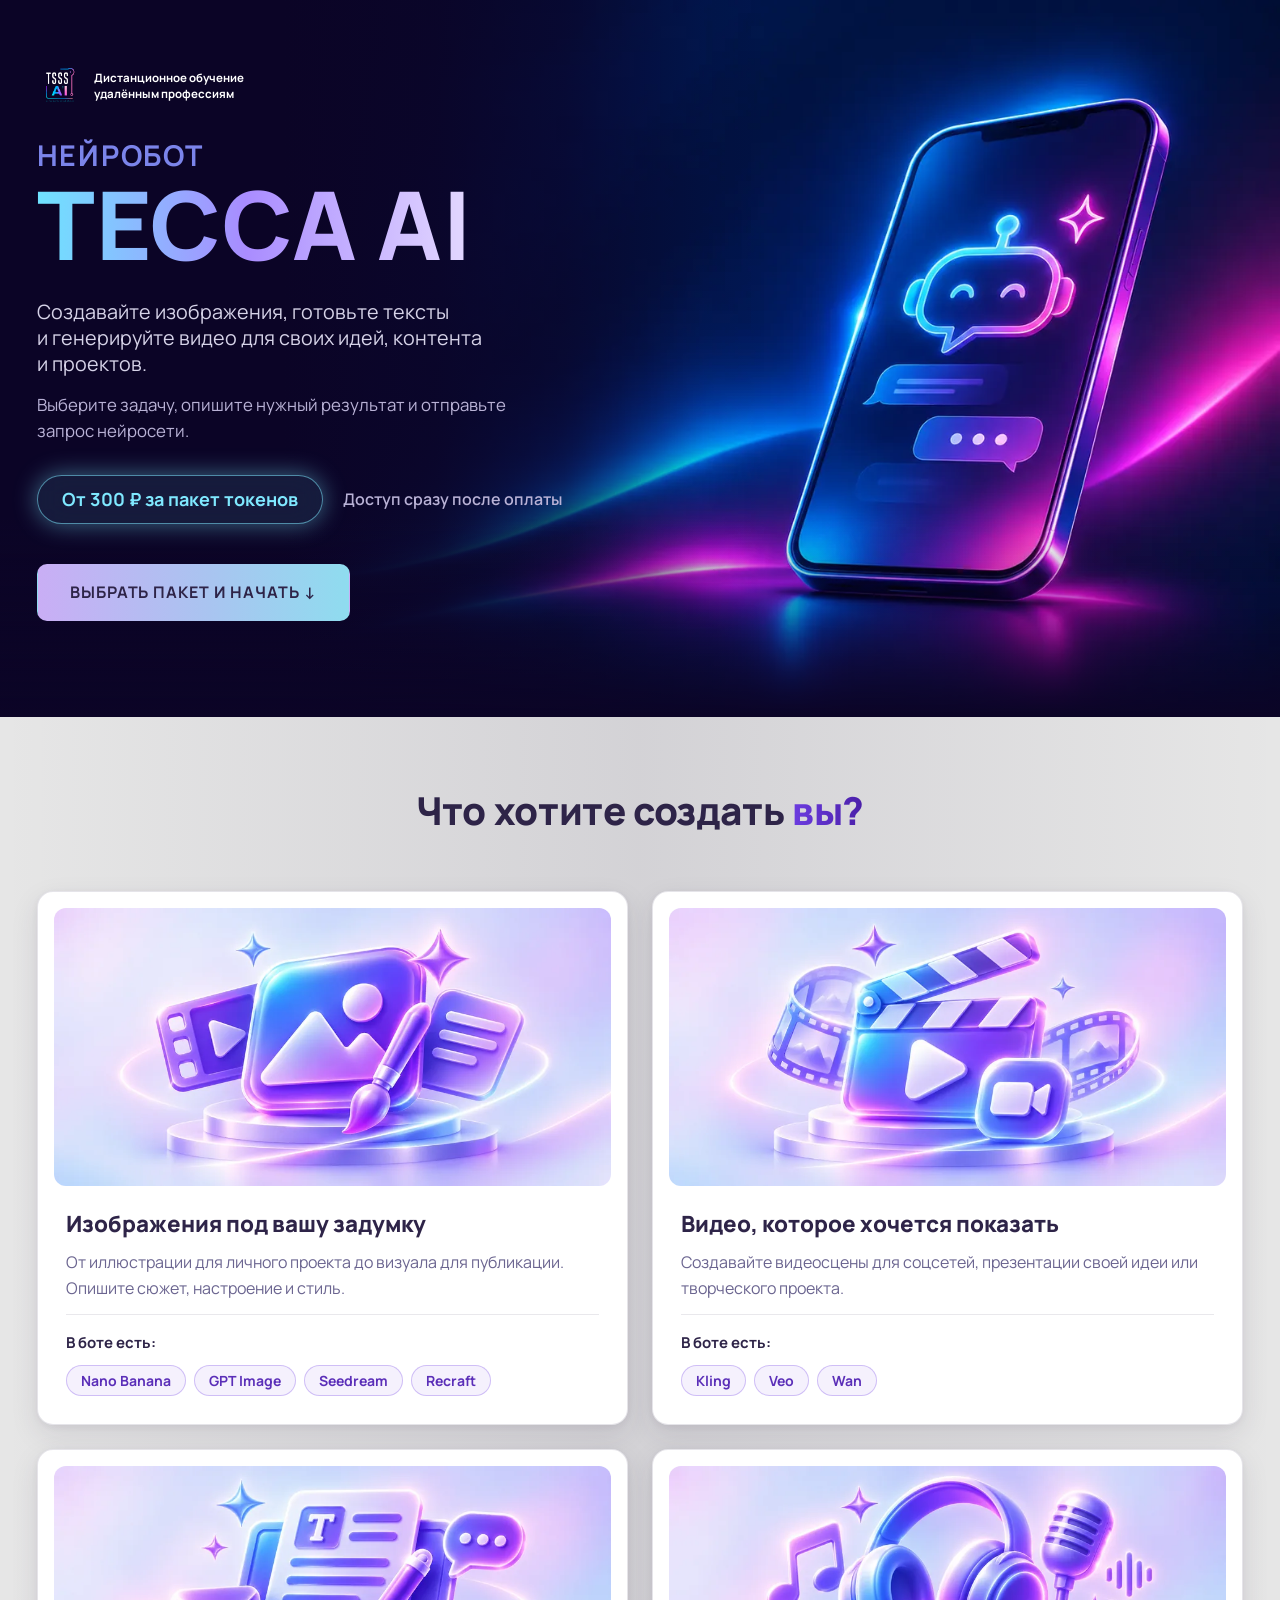
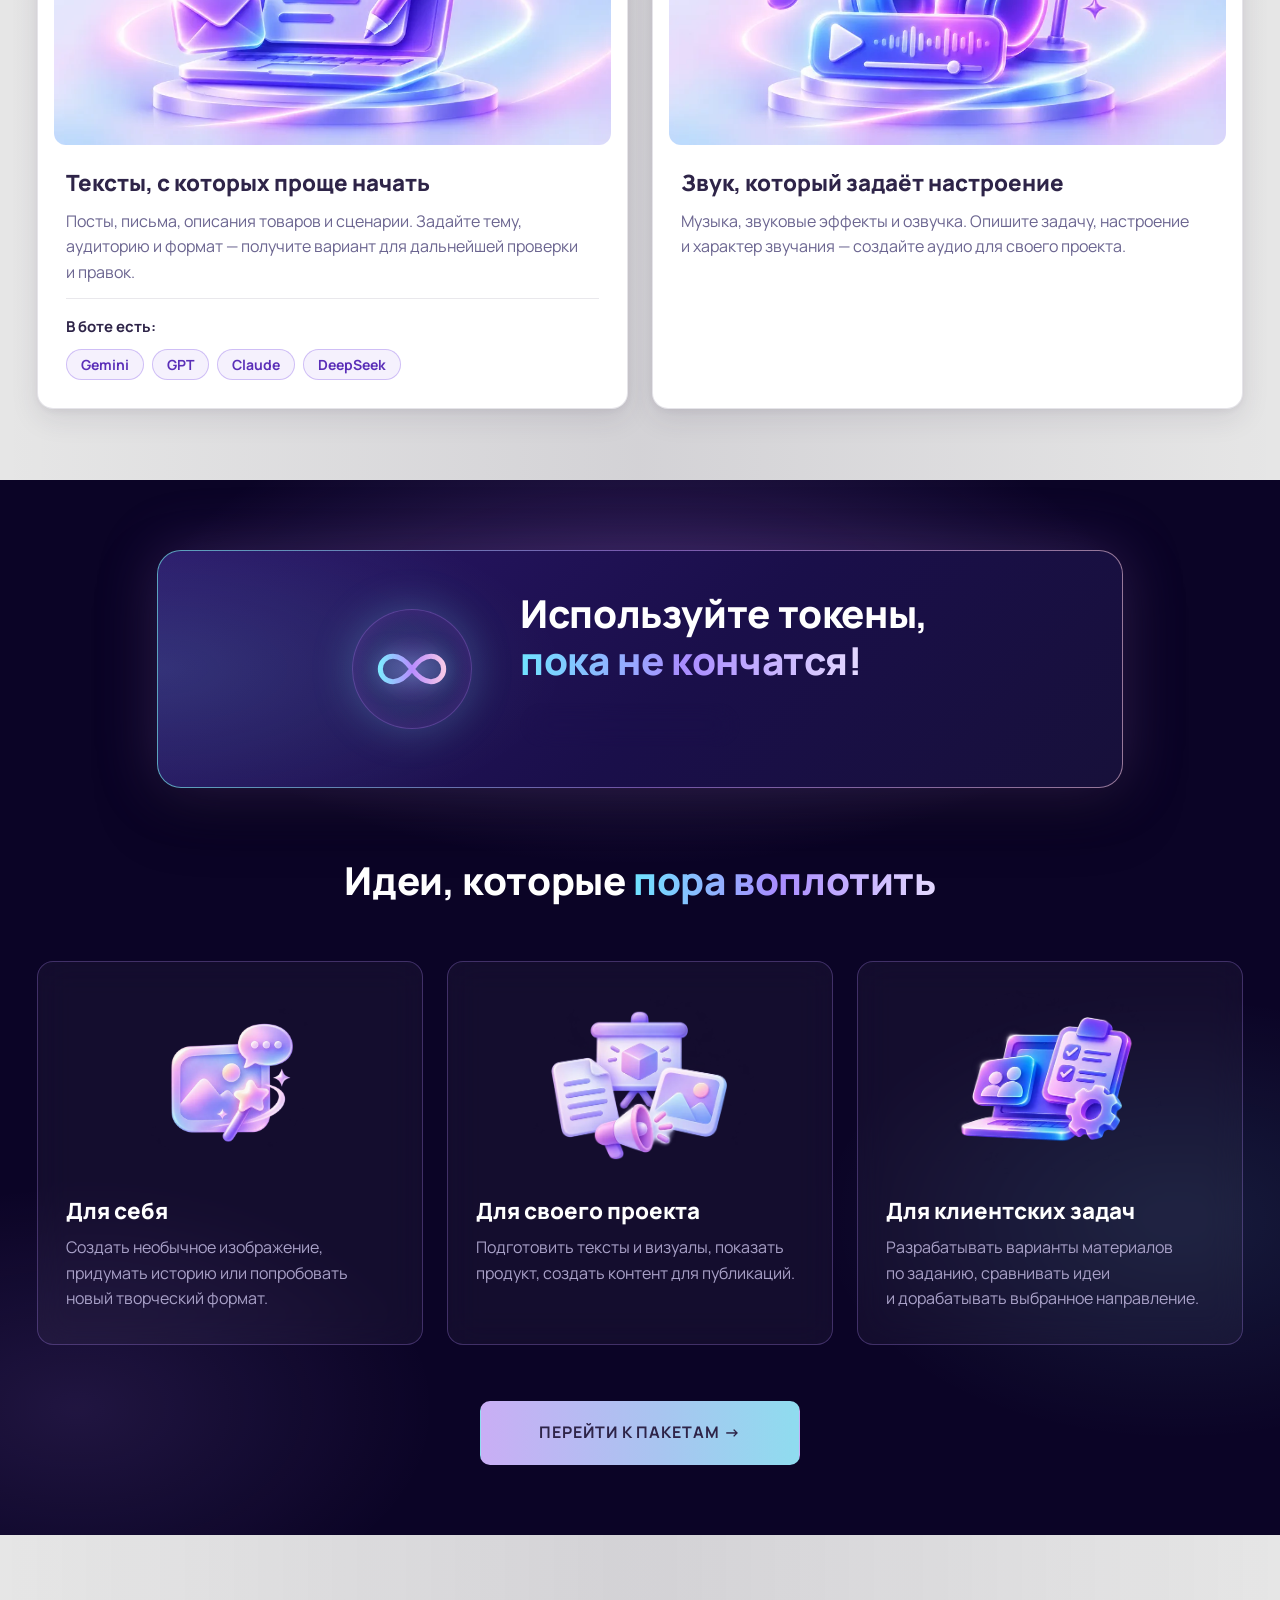
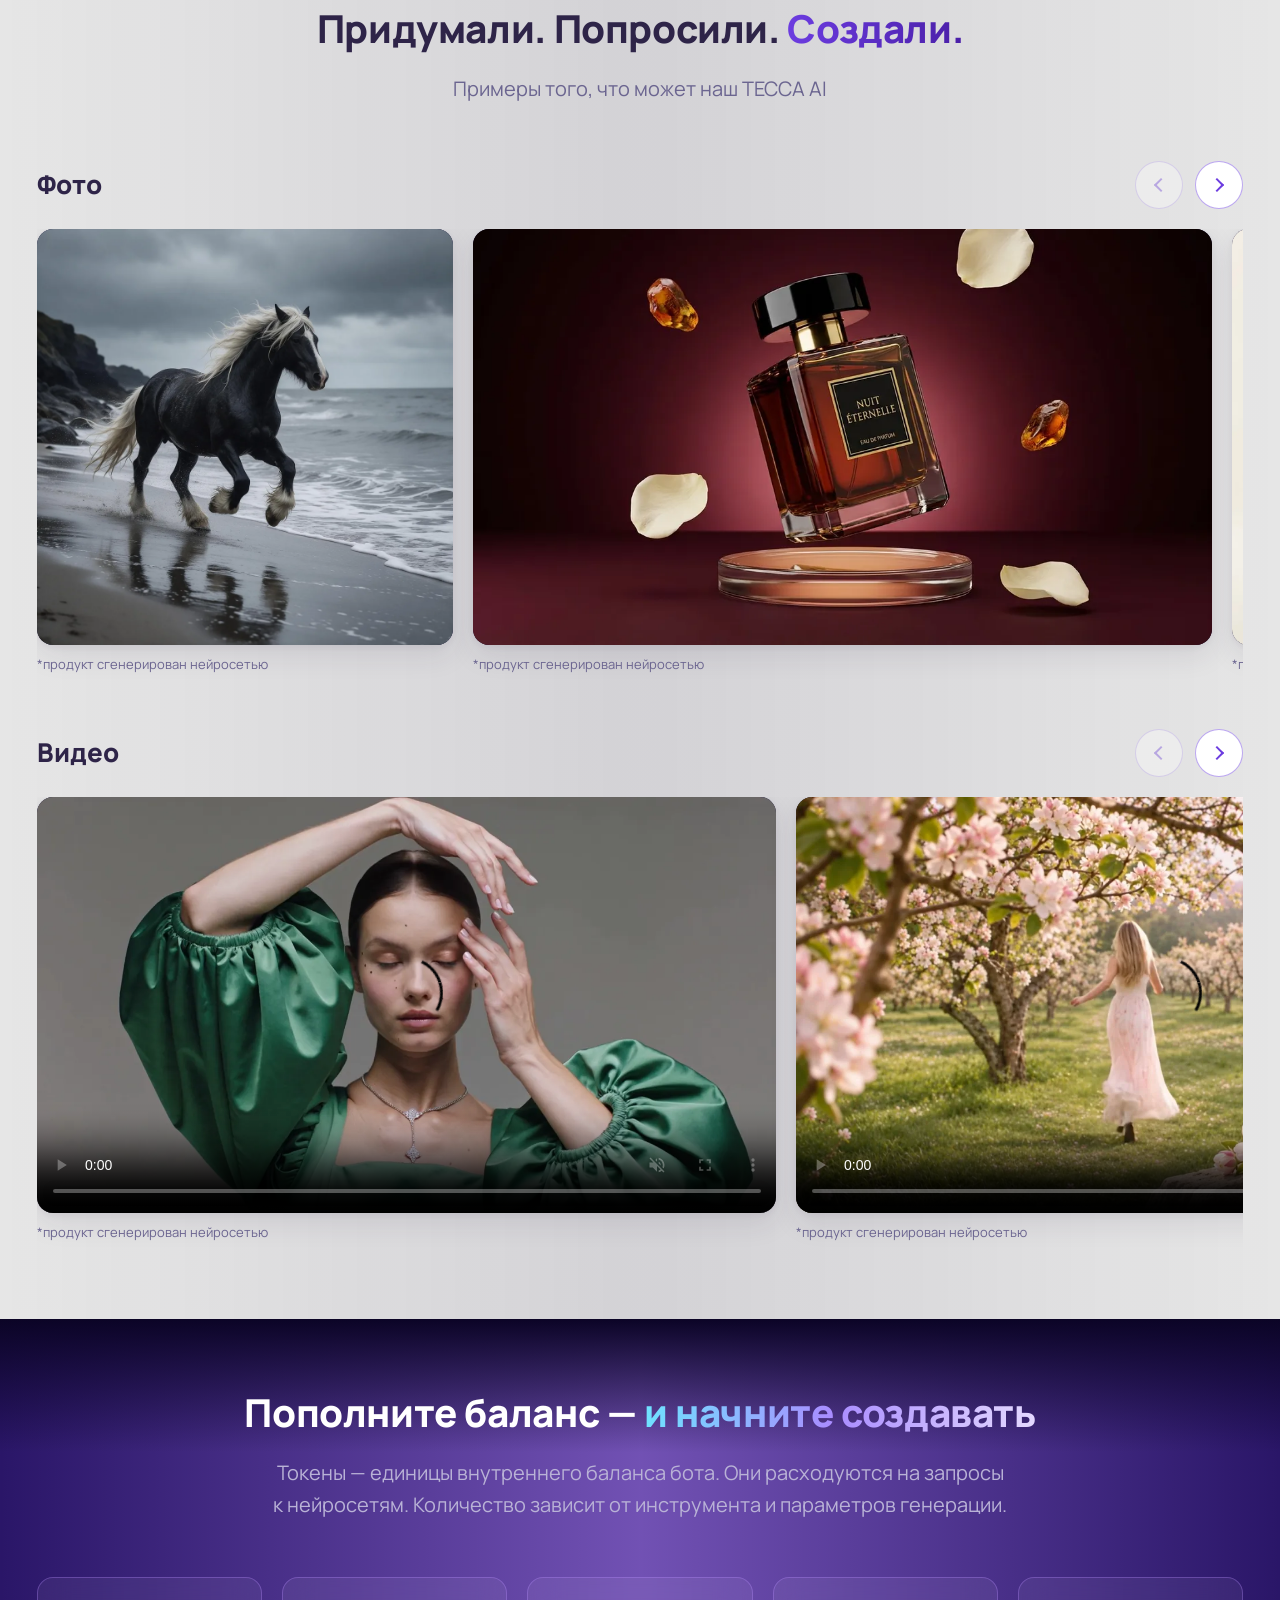
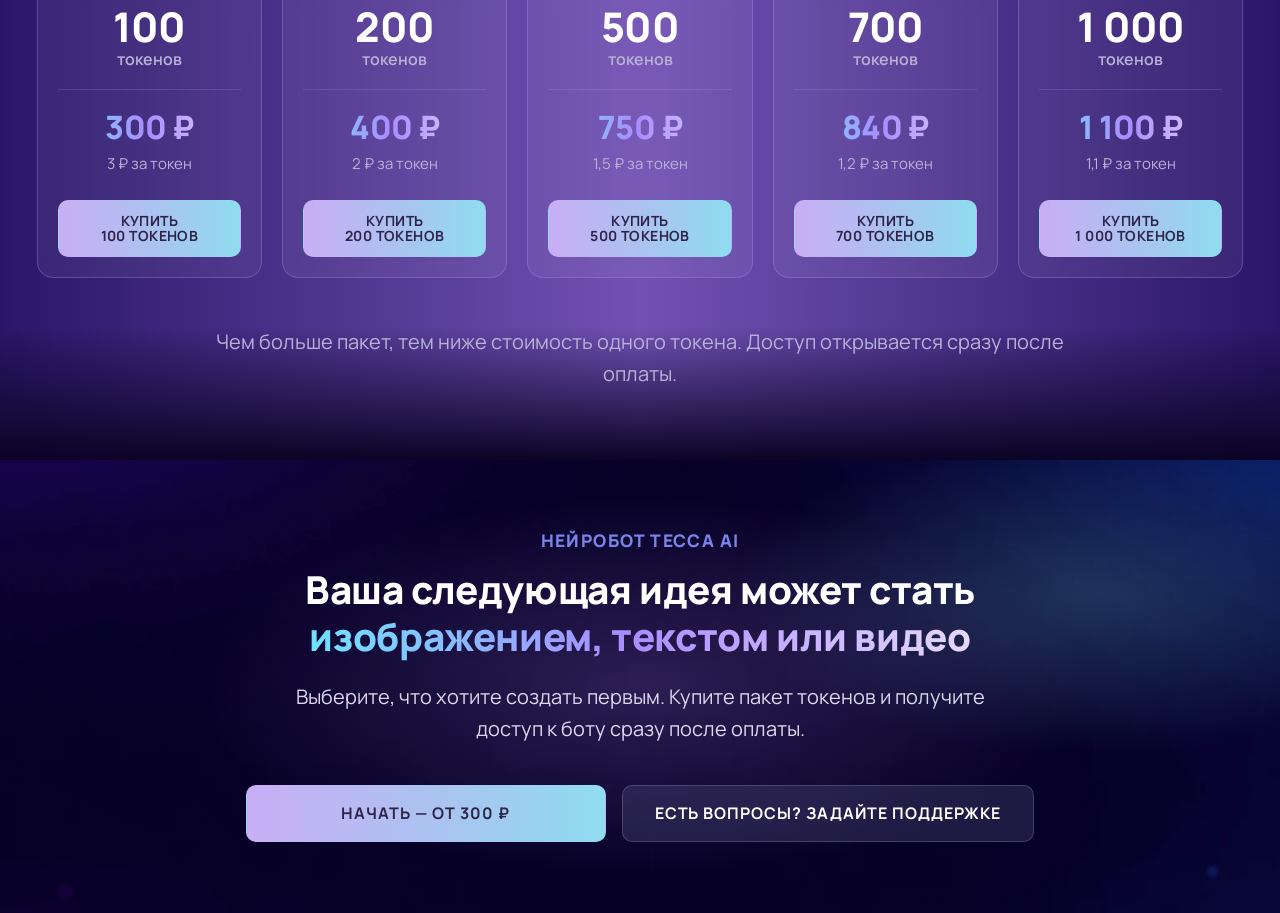
==== index.html @ 01c3fa93 "index.html для GitHub Pages Без index.html Pages показывал README вместо страницы. build.py теперь п" ====
<!doctype html>
<html lang="ru">
<head>
<meta charset="utf-8">
<meta name="viewport" content="width=device-width, initial-scale=1">
<title>Нейробот ТЕССА AI — превью</title>
<style>html { font-size: 10px; } body { margin: 0; }</style>
<link rel="stylesheet" href="page.css?v=1794904071">
</head>
<body>
<!--
  Страница продажи нейробота «ТЕССА AI» (пакеты токенов).
  Текст — по Google Doc 17YE_QEClYYxYqXPgtH-I6ZBmIBUkoX9PtRcCa4hP0PA («ТЗ на сайт продажи БОТ-ИИ»).
  Оформление — как на ../sale, ../ai-songs и ../ai-sound, тот же набор компонентов.

  Вставляется в блок «HTML» страницы ГетКурса целиком.
  Все классы — tsss-блок__элемент--модификатор, всё внутри .tsss-page.

  Пути img/... и video/... и коды форм b-T100 / b-T200 / b-T500 / b-T700 / b-T1000 / b-ASK —
  заготовки. Их подставляет build.py из img-urls.txt и gc-ids.txt (см. README.md).
-->
<div class="tsss-page tsss-page--ai-bot">

  <!-- ==================== ЭКРАН 1. ПЕРВЫЙ ЭКРАН ==================== -->
  <section class="tsss-hero" id="tsss-hero">
    <div class="tsss-hero__stage">
      <img class="tsss-hero__bg" src="img/hero-bg.webp" alt="" width="1774" height="887" fetchpriority="high">

      <div class="tsss-container tsss-hero__inner">
        <a class="tsss-logo tsss-hero__logo" href="/" aria-label="TSSS AI — на главную">
          <img class="tsss-logo__img" src="img/logo.webp" alt="" width="45" height="45">
          <span class="tsss-logo__text">Дистанционное обучение<br>удалённым профессиям</span>
        </a>

        <h1 class="tsss-hero__title tsss-hero__title--bot">
          <span class="tsss-hero__title-pre">Нейробот</span>
          <span class="tsss-hero__title-main">ТЕССА AI</span>
        </h1>

        <p class="tsss-hero__text">Создавайте изображения, готовьте тексты и&nbsp;генерируйте видео для своих идей, контента и&nbsp;проектов.</p>
        <p class="tsss-hero__note">Выберите задачу, опишите нужный результат и&nbsp;отправьте запрос нейросети.</p>

        <div class="tsss-hero__offer">
          <p class="tsss-pill tsss-pill--accent tsss-hero__price">От&nbsp;300&nbsp;₽ за&nbsp;пакет токенов</p>
          <p class="tsss-hero__access">Доступ сразу после оплаты</p>
        </div>

        <div class="tsss-hero__actions">
          <a class="tsss-btn tsss-btn--glow" href="#tsss-packs">Выбрать пакет и&nbsp;начать&nbsp;↓</a>
        </div>
      </div>
    </div>
  </section>

  <!-- ==================== ЭКРАН 2. ЧТО МОЖНО СОЗДАТЬ ==================== -->
  <section class="tsss-section tsss-section--light tsss-create" id="tsss-create">
    <div class="tsss-container">
      <h2 class="tsss-section__title">Что хотите создать <span class="tsss-grad-text">вы?</span></h2>

      <ul class="tsss-create__list">
        <li class="tsss-card tsss-create__item">
          <div class="tsss-create__cover">
            <img class="tsss-create__img" src="img/create-image.webp" alt="" width="900" height="450" loading="lazy">
          </div>
          <h3 class="tsss-create__title">Изображения под вашу задумку</h3>
          <p class="tsss-card__text">От&nbsp;иллюстрации для личного проекта до&nbsp;визуала для публикации. Опишите сюжет, настроение и&nbsp;стиль.</p>
          <div class="tsss-create__models">
            <p class="tsss-create__label">В&nbsp;боте есть:</p>
            <ul class="tsss-chips">
              <li class="tsss-chips__item">Nano Banana</li>
              <li class="tsss-chips__item">GPT Image</li>
              <li class="tsss-chips__item">Seedream</li>
              <li class="tsss-chips__item">Recraft</li>
            </ul>
          </div>
        </li>
        <li class="tsss-card tsss-create__item">
          <div class="tsss-create__cover">
            <img class="tsss-create__img" src="img/create-video.webp" alt="" width="900" height="450" loading="lazy">
          </div>
          <h3 class="tsss-create__title">Видео, которое хочется показать</h3>
          <p class="tsss-card__text">Создавайте видеосцены для соцсетей, презентации своей идеи или творческого проекта.</p>
          <div class="tsss-create__models">
            <p class="tsss-create__label">В&nbsp;боте есть:</p>
            <ul class="tsss-chips">
              <li class="tsss-chips__item">Kling</li>
              <li class="tsss-chips__item">Veo</li>
              <li class="tsss-chips__item">Wan</li>
            </ul>
          </div>
        </li>
        <li class="tsss-card tsss-create__item">
          <div class="tsss-create__cover">
            <img class="tsss-create__img" src="img/create-text.webp" alt="" width="900" height="450" loading="lazy">
          </div>
          <h3 class="tsss-create__title">Тексты, с&nbsp;которых проще начать</h3>
          <p class="tsss-card__text">Посты, письма, описания товаров и&nbsp;сценарии. Задайте тему, аудиторию и&nbsp;формат&nbsp;— получите вариант для дальнейшей проверки и&nbsp;правок.</p>
          <div class="tsss-create__models">
            <p class="tsss-create__label">В&nbsp;боте есть:</p>
            <ul class="tsss-chips">
              <li class="tsss-chips__item">Gemini</li>
              <li class="tsss-chips__item">GPT</li>
              <li class="tsss-chips__item">Claude</li>
              <li class="tsss-chips__item">DeepSeek</li>
            </ul>
          </div>
        </li>
        <li class="tsss-card tsss-create__item">
          <div class="tsss-create__cover">
            <img class="tsss-create__img" src="img/create-sound.webp" alt="" width="900" height="450" loading="lazy">
          </div>
          <h3 class="tsss-create__title">Звук, который задаёт настроение</h3>
          <p class="tsss-card__text">Музыка, звуковые эффекты и&nbsp;озвучка. Опишите задачу, настроение и&nbsp;характер звучания&nbsp;— создайте аудио для своего проекта.</p>
        </li>
      </ul>
    </div>
  </section>

  <!-- Экраны 3 и 4 — на общем ночном фоне, без стыка между ними -->
  <div class="tsss-night tsss-night--bot">

  <!-- ==================== ЭКРАН 3. БЕЗ СРОКА ДЕЙСТВИЯ ==================== -->
  <section class="tsss-section tsss-section--dark tsss-forever">
    <div class="tsss-container tsss-container--narrow">
      <div class="tsss-forever__card">
        <span class="tsss-forever__sign" aria-hidden="true">
          <svg class="tsss-forever__svg" viewBox="0 0 24 24" fill="none">
            <defs>
              <linearGradient id="tsss-forever-grad" x1="2" y1="12" x2="22" y2="12" gradientUnits="userSpaceOnUse">
                <stop offset="0" stop-color="#7FE8FF"/>
                <stop offset="0.5" stop-color="#B88CFF"/>
                <stop offset="1" stop-color="#F6C7E8"/>
              </linearGradient>
            </defs>
            <path d="M12 12c-2-2.67-4-4-6-4a4 4 0 1 0 0 8c2 0 4-1.33 6-4Zm0 0c2 2.67 4 4 6 4a4 4 0 0 0 0-8c-2 0-4 1.33-6 4Z" stroke="url(#tsss-forever-grad)" stroke-width="1.6" stroke-linecap="round" stroke-linejoin="round"/>
          </svg>
        </span>
        <div class="tsss-forever__body">
          <h2 class="tsss-forever__title">Используйте токены, <span class="tsss-grad-text tsss-forever__accent">пока не&nbsp;кончатся!</span></h2>
          <p class="tsss-pill tsss-pill--accent tsss-forever__pill">Нет сроков действия</p>
        </div>
      </div>
    </div>
  </section>

  <!-- ==================== ЭКРАН 4. ДЛЯ ЧЕГО ==================== -->
  <section class="tsss-section tsss-section--dark tsss-ideas" id="tsss-ideas">
    <div class="tsss-container">
      <h2 class="tsss-section__title">Идеи, которые <span class="tsss-grad-text">пора воплотить</span></h2>

      <ul class="tsss-ideas__list">
        <li class="tsss-card tsss-ideas__item">
          <span class="tsss-ideas__icon"><img class="tsss-ideas__img" src="img/idea-self.webp" alt="" width="560" height="560" loading="lazy"></span>
          <h3 class="tsss-card__title">Для себя</h3>
          <p class="tsss-card__text">Создать необычное изображение, придумать историю или попробовать новый творческий формат.</p>
        </li>
        <li class="tsss-card tsss-ideas__item">
          <span class="tsss-ideas__icon"><img class="tsss-ideas__img" src="img/idea-project.webp" alt="" width="640" height="427" loading="lazy"></span>
          <h3 class="tsss-card__title">Для своего проекта</h3>
          <p class="tsss-card__text">Подготовить тексты и&nbsp;визуалы, показать продукт, создать контент для публикаций.</p>
        </li>
        <li class="tsss-card tsss-ideas__item">
          <span class="tsss-ideas__icon"><img class="tsss-ideas__img" src="img/idea-clients.webp" alt="" width="640" height="427" loading="lazy"></span>
          <h3 class="tsss-card__title">Для клиентских задач</h3>
          <p class="tsss-card__text">Разрабатывать варианты материалов по&nbsp;заданию, сравнивать идеи и&nbsp;дорабатывать выбранное направление.</p>
        </li>
      </ul>

      <div class="tsss-section__actions">
        <a class="tsss-btn tsss-btn--glow" href="#tsss-packs">Перейти к&nbsp;пакетам&nbsp;→</a>
      </div>
    </div>
  </section>

  </div>

  <!-- ==================== ЭКРАН 5. ПРИМЕРЫ ==================== -->
  <section class="tsss-section tsss-section--light tsss-examples" id="tsss-examples">
    <div class="tsss-container">
      <h2 class="tsss-section__title">Придумали. Попросили. <span class="tsss-grad-text">Создали.</span></h2>
      <p class="tsss-section__lead">Примеры того, что может наш ТЕССА&nbsp;AI</p>

      <div class="tsss-gallery" data-tsss-gallery>
        <div class="tsss-gallery__head">
          <h3 class="tsss-gallery__title">Фото</h3>
          <div class="tsss-gallery__nav">
            <button class="tsss-gallery__arrow tsss-gallery__arrow--prev" type="button" data-tsss-gallery-prev aria-label="Назад"></button>
            <button class="tsss-gallery__arrow tsss-gallery__arrow--next" type="button" data-tsss-gallery-next aria-label="Дальше"></button>
          </div>
        </div>
        <ul class="tsss-gallery__track" data-tsss-gallery-track>
          <li class="tsss-gallery__item tsss-gallery__item--square">
            <div class="tsss-gallery__media"><img class="tsss-gallery__img" src="img/example-01.webp" alt="Чёрная лошадь бежит по берегу моря" width="1000" height="1000" loading="lazy"></div>
            <p class="tsss-gallery__note">*продукт сгенерирован нейросетью</p>
          </li>
          <li class="tsss-gallery__item tsss-gallery__item--wide">
            <div class="tsss-gallery__media"><img class="tsss-gallery__img" src="img/example-02.webp" alt="Флакон духов в лепестках на бордовом фоне" width="1100" height="614" loading="lazy"></div>
            <p class="tsss-gallery__note">*продукт сгенерирован нейросетью</p>
          </li>
          <li class="tsss-gallery__item tsss-gallery__item--square">
            <div class="tsss-gallery__media"><img class="tsss-gallery__img" src="img/example-03.webp" alt="Карточка товара: шампунь с экстрактом гибискуса" width="1000" height="1000" loading="lazy"></div>
            <p class="tsss-gallery__note">*продукт сгенерирован нейросетью</p>
          </li>
          <li class="tsss-gallery__item tsss-gallery__item--square">
            <div class="tsss-gallery__media"><img class="tsss-gallery__img" src="img/example-04.webp" alt="Свеча «Грейпфрут и мята» с фруктами" width="1000" height="1000" loading="lazy"></div>
            <p class="tsss-gallery__note">*продукт сгенерирован нейросетью</p>
          </li>
        </ul>
      </div>

      <div class="tsss-gallery" data-tsss-gallery>
        <div class="tsss-gallery__head">
          <h3 class="tsss-gallery__title">Видео</h3>
          <div class="tsss-gallery__nav">
            <button class="tsss-gallery__arrow tsss-gallery__arrow--prev" type="button" data-tsss-gallery-prev aria-label="Назад"></button>
            <button class="tsss-gallery__arrow tsss-gallery__arrow--next" type="button" data-tsss-gallery-next aria-label="Дальше"></button>
          </div>
        </div>
        <ul class="tsss-gallery__track" data-tsss-gallery-track>
          <li class="tsss-gallery__item tsss-gallery__item--wide">
            <div class="tsss-gallery__media"><video class="tsss-gallery__video" src="video/example-01.mp4" poster="img/video-01.webp" width="1280" height="720" muted loop playsinline controls preload="none" data-tsss-autoplay></video></div>
            <p class="tsss-gallery__note">*продукт сгенерирован нейросетью</p>
          </li>
          <li class="tsss-gallery__item tsss-gallery__item--wide">
            <div class="tsss-gallery__media"><video class="tsss-gallery__video" src="video/example-02.mp4" poster="img/video-02.webp" width="1280" height="720" muted loop playsinline controls preload="none" data-tsss-autoplay></video></div>
            <p class="tsss-gallery__note">*продукт сгенерирован нейросетью</p>
          </li>
          <li class="tsss-gallery__item tsss-gallery__item--tall">
            <div class="tsss-gallery__media"><video class="tsss-gallery__video" src="video/example-03.mp4" poster="img/video-03.webp" width="720" height="1280" muted loop playsinline controls preload="none" data-tsss-autoplay></video></div>
            <p class="tsss-gallery__note">*продукт сгенерирован нейросетью</p>
          </li>
          <li class="tsss-gallery__item tsss-gallery__item--wide">
            <div class="tsss-gallery__media"><video class="tsss-gallery__video" src="video/example-04.mp4" poster="img/video-04.webp" width="1280" height="722" muted loop playsinline controls preload="none" data-tsss-autoplay></video></div>
            <p class="tsss-gallery__note">*продукт сгенерирован нейросетью</p>
          </li>
        </ul>
      </div>
    </div>
  </section>

  <!-- ==================== ЭКРАН 6. ПАКЕТЫ ТОКЕНОВ (блок с продажей) ==================== -->
  <section class="tsss-section tsss-section--violet tsss-packs" id="tsss-packs">
    <div class="tsss-container">
      <h2 class="tsss-section__title">Пополните баланс&nbsp;— <span class="tsss-grad-text">и&nbsp;начните создавать</span></h2>
      <p class="tsss-section__lead">Токены&nbsp;— единицы внутреннего баланса бота. Они расходуются на&nbsp;запросы к&nbsp;нейросетям. Количество зависит от&nbsp;инструмента и&nbsp;параметров генерации.</p>

      <ul class="tsss-packs__list">
        <li class="tsss-card tsss-pack">
          <p class="tsss-pack__amount"><span class="tsss-pack__num">100</span> токенов</p>
          <p class="tsss-pack__price">300&nbsp;₽</p>
          <p class="tsss-pack__rate">3&nbsp;₽ за&nbsp;токен</p>
          <a class="tsss-btn tsss-btn--glow tsss-btn--block" href="javascript:void(0);" onclick="ltShowModalBlock('b-T100')"><span>Купить <span class="tsss-pack__btn-count">100 токенов</span></span></a>
        </li>
        <li class="tsss-card tsss-pack">
          <p class="tsss-pack__amount"><span class="tsss-pack__num">200</span> токенов</p>
          <p class="tsss-pack__price">400&nbsp;₽</p>
          <p class="tsss-pack__rate">2&nbsp;₽ за&nbsp;токен</p>
          <a class="tsss-btn tsss-btn--glow tsss-btn--block" href="javascript:void(0);" onclick="ltShowModalBlock('b-T200')"><span>Купить <span class="tsss-pack__btn-count">200 токенов</span></span></a>
        </li>
        <li class="tsss-card tsss-pack">
          <p class="tsss-pack__amount"><span class="tsss-pack__num">500</span> токенов</p>
          <p class="tsss-pack__price">750&nbsp;₽</p>
          <p class="tsss-pack__rate">1,5&nbsp;₽ за&nbsp;токен</p>
          <a class="tsss-btn tsss-btn--glow tsss-btn--block" href="javascript:void(0);" onclick="ltShowModalBlock('b-T500')"><span>Купить <span class="tsss-pack__btn-count">500 токенов</span></span></a>
        </li>
        <li class="tsss-card tsss-pack">
          <p class="tsss-pack__amount"><span class="tsss-pack__num">700</span> токенов</p>
          <p class="tsss-pack__price">840&nbsp;₽</p>
          <p class="tsss-pack__rate">1,2&nbsp;₽ за&nbsp;токен</p>
          <a class="tsss-btn tsss-btn--glow tsss-btn--block" href="javascript:void(0);" onclick="ltShowModalBlock('b-T700')"><span>Купить <span class="tsss-pack__btn-count">700 токенов</span></span></a>
        </li>
        <li class="tsss-card tsss-pack">
          <p class="tsss-pack__amount"><span class="tsss-pack__num">1&nbsp;000</span> токенов</p>
          <p class="tsss-pack__price">1&nbsp;100&nbsp;₽</p>
          <p class="tsss-pack__rate">1,1&nbsp;₽ за&nbsp;токен</p>
          <a class="tsss-btn tsss-btn--glow tsss-btn--block" href="javascript:void(0);" onclick="ltShowModalBlock('b-T1000')"><span>Купить <span class="tsss-pack__btn-count">1&nbsp;000 токенов</span></span></a>
        </li>
      </ul>

      <p class="tsss-section__note">Чем больше пакет, тем ниже стоимость одного токена. Доступ открывается сразу после оплаты.</p>
    </div>
  </section>

  <!-- ==================== ЭКРАН 7. ФИНАЛ ==================== -->
  <section class="tsss-section tsss-section--dark tsss-final">
    <img class="tsss-final__bg" src="img/final-bg.webp" alt="" width="1536" height="1024" loading="lazy">

    <div class="tsss-container tsss-final__inner">
      <p class="tsss-eyebrow">Нейробот ТЕССА&nbsp;AI</p>
      <h2 class="tsss-section__title tsss-final__title">Ваша следующая идея может стать <span class="tsss-grad-text">изображением, текстом или&nbsp;видео</span></h2>
      <p class="tsss-section__lead tsss-final__lead">Выберите, что хотите создать первым. Купите пакет токенов и&nbsp;получите доступ к&nbsp;боту сразу после оплаты.</p>

      <div class="tsss-final__actions">
        <a class="tsss-btn tsss-btn--glow" href="#tsss-packs">Начать&nbsp;— от&nbsp;300&nbsp;₽</a>
        <a class="tsss-btn tsss-btn--glass" href="javascript:void(0);" onclick="ltShowModalBlock('b-ASK')">Есть вопросы? Задайте поддержке</a>
      </div>
    </div>
  </section>

</div>

<script src="page.js?v=1794904071"></script>
</body>
</html>
---- page.css ----
@import url('https://fonts.googleapis.com/css2?family=Manrope:wght@400;500;600;700;800&display=swap');

/* ============================================================
   Нейробот «ТЕССА AI» — страница продажи пакетов токенов.
   Основа — CSS страницы ../sale (а она — ../ai-songs и ../ai-sound):
   те же токены и компоненты, первый экран, финал и оформление форм.
   Секции бота (что создать, без срока, идеи, примеры, пакеты) —
   новые, в том же стиле.

   Вставляется в блок «CSS» страницы ГетКурса целиком.

   Правила:
   - все классы tsss-блок__элемент--модификатор, переменные --tsss-*;
   - селекторов по голым тегам нет: всё под .tsss-page, теги — через :where();
   - размеры в px, а не в rem: у ГетКурса `html { font-size: 10px }`.

   Порядок: токены → база → компоненты → секции → формы → адаптив.
   ============================================================ */

/* ============================================================
   ТОКЕНЫ
   Палитра и общие токены — как на page_web_av, ниже добавлены
   цвета этого макета. Подвал (общая страница footer) опирается
   на --tsss-* и .tsss-section--dark, поэтому имена сохранены.
   ============================================================ */

:root {
  /* ---------- Палитра брендбука ---------- */
  --tsss-ai-glow: #7FE8FF;
  --tsss-lavender: #B88CFF;
  --tsss-pastel-lilac: #D8C2FF;
  --tsss-blush-pink: #F6C7E8;
  --tsss-cloud-white: #FFFFFF;
  --tsss-night-plum: #2E2448;

  /* ---------- Роли текста ---------- */
  --tsss-text: #2E2448;
  --tsss-text-muted: #6B6590;
  --tsss-text-inverse: #FFFFFF;
  --tsss-text-on-dark: #B9B2D6;

  /* ---------- Акценты ---------- */
  --tsss-accent: #6C3CE0;
  --tsss-accent-deep: #4A1FA8;
  --tsss-accent-ink: #5B2FB8;
  --tsss-accent-cyan: #0E7490;

  /* ---------- Фоны сцен из макета ---------- */
  --tsss-night-deep: #0B0426;
  --tsss-night: #17103A;
  --tsss-violet: #2A1668;
  --tsss-light-bg: #E6E6E6;
  --tsss-pale-bg: #F3F3F3;
  --tsss-graphite: #424242;

  /* ---------- Градиенты макета ---------- */
  /* Текст на тёмном: циан → лаванда → почти белый */
  --tsss-grad-text-dark: linear-gradient(90deg, #6FE3FF 0%, #A98CFF 48%, #E4D9FF 100%);
  /* Текст на светлом. В макете градиент #0E7490 → #6C3CE0 → #4A1FA8 растянут
     на весь заголовок, а выделено только последнее слово — поэтому видна
     его фиолетовая часть. Для выделения внутри строки берём её же. */
  --tsss-grad-text-light: linear-gradient(90deg, #6C3CE0 0%, #4A1FA8 100%);
  /* Кнопка «светящаяся»: сирень → голубой */
  --tsss-grad-btn-glow: linear-gradient(90deg, #C9AEF5 0%, #A9C4F0 55%, #8FDCEF 100%);
  /* Кнопка фиолетовая */
  --tsss-grad-btn-violet: linear-gradient(90deg, #6C3CE0 0%, #4A1FA8 100%);
  /* Тонкие разделители и полоски */
  --tsss-grad-line: linear-gradient(90deg, #0E7490 0%, #6C3CE0 55%, #B03CC8 100%);
  --tsss-grad-line-dark: linear-gradient(90deg, #7FE8FF 0%, #B88CFF 50%, #F6C7E8 100%);

  /* ---------- Типографика ---------- */
  --tsss-font-body: 'Manrope', system-ui, -apple-system, 'Segoe UI', sans-serif;

  --tsss-fs-h2: clamp(28px, 18px + 1.6vw, 40px);
  --tsss-fs-h2-lg: clamp(30px, 18px + 2vw, 48px);
  --tsss-fs-h3: 20px;
  --tsss-fs-lead: clamp(17px, 14px + 0.5vw, 20px);
  --tsss-fs-body: 16px;
  --tsss-fs-small: 14px;
  --tsss-fs-badge: 13px;

  --tsss-lh-heading: 1.22;
  --tsss-lh-body: 1.6;

  /* ---------- Сетка и отступы ---------- */
  --tsss-container: 1280px;      /* 1200 контента + поля */
  --tsss-container-wide: 1724px; /* секции с карточками шире основной колонки */
  --tsss-container-narrow: 1040px;
  --tsss-gutter: clamp(16px, 6px + 2.4vw, 40px);
  --tsss-section-pad: clamp(56px, 32px + 3vw, 96px);
  /* Нужны подвалу (footer.css с page_web_av): он подключается без своих токенов */
  --tsss-space-3: 12px;
  --tsss-space-8: 32px;

  /* ---------- Радиусы ---------- */
  --tsss-radius-sm: 8px;
  --tsss-radius-btn: 10px;
  --tsss-radius-md: 16px;
  --tsss-radius-lg: 24px;
  --tsss-radius-pill: 999px;

  /* ---------- Тени ---------- */
  --tsss-shadow-card: 0 2px 6px rgba(46, 36, 72, 0.06), 0 10px 28px rgba(46, 36, 72, 0.10);
  --tsss-shadow-card-open: 0 -1px 34px rgba(46, 36, 72, 0.12), 0 -2px 26px rgba(108, 60, 224, 0.22);

  /* ---------- Прочее ---------- */
  --tsss-focus-ring: #6C3CE0;
  --tsss-transition: 0.25s ease;
}

/* ============================================================
   БАЗА — локальный сброс внутри .tsss-page
   ============================================================ */

.tsss-page,
.tsss-page *,
.tsss-page *::before,
.tsss-page *::after {
  box-sizing: border-box;
}

.tsss-page {
  margin: 0;
  overflow-x: clip;
  font-family: var(--tsss-font-body);
  font-size: var(--tsss-fs-body);
  font-weight: 400;
  line-height: var(--tsss-lh-body);
  color: var(--tsss-text);
  text-align: left;
  -webkit-font-smoothing: antialiased;
}

/* :where() держит специфичность сброса на нуле: любой класс компонента
   перебивает его независимо от порядка правил (баг с margin у <p>
   на page_web_av ловили именно на этом). */
.tsss-page :where(h1, h2, h3, p, figure, ul, ol, li) {
  margin: 0;
  padding: 0;
}

.tsss-page :where(ul, ol) {
  list-style: none;
}

.tsss-page img {
  display: block;
  max-width: 100%;
}

.tsss-page :where(img) {
  height: auto;
}

.tsss-page :where(a) {
  color: inherit;
  text-decoration: none;
}

.tsss-page :where(button) {
  margin: 0;
  font: inherit;
  color: inherit;
  background: none;
  border: 0;
}

.tsss-page :where(s) {
  text-decoration-thickness: 1px;
}

.tsss-page :focus-visible {
  outline: 2px solid var(--tsss-focus-ring);
  outline-offset: 3px;
  border-radius: 4px;
}

/* ---------- Контейнер ---------- */

.tsss-page .tsss-container {
  width: 100%;
  max-width: var(--tsss-container);
  margin-inline: auto;
  padding-inline: var(--tsss-gutter);
}

.tsss-page .tsss-container--wide {
  max-width: var(--tsss-container-wide);
}

.tsss-page .tsss-container--narrow {
  max-width: var(--tsss-container-narrow);
}

/* ---------- Утилиты ---------- */

/* Градиентная заливка текста. Цвет градиента зависит от тона секции. */
.tsss-page .tsss-grad-text {
  background-image: var(--tsss-tone-grad, var(--tsss-grad-text-light));
  -webkit-background-clip: text;
  background-clip: text;
  color: transparent;
}

/* Пометка о том, чего нет в макете. Видна сразу, чтобы не уехало в продакшн незамеченным. */
.tsss-page .tsss-todo {
  color: #C0392B;
  font-style: italic;
}

/* Блокировка прокрутки — на <html>, ГетКурс держит свои стили на body */
.tsss-scroll-lock {
  overflow: hidden;
}

/* ============================================================
   ТОНА СЕКЦИЙ
   Компоненты внутри берут цвета только из --tsss-tone-*, поэтому
   одна карточка работает и на светлом, и на тёмном фоне.
   ============================================================ */

.tsss-page .tsss-section--light,
.tsss-page .tsss-section--pale {
  --tsss-tone-title: var(--tsss-text);
  --tsss-tone-text: var(--tsss-text);
  --tsss-tone-muted: var(--tsss-text-muted);
  --tsss-tone-grad: var(--tsss-grad-text-light);
  --tsss-tone-card-bg: #FFFFFF;
  --tsss-tone-card-border: rgba(46, 36, 72, 0.12);
  --tsss-tone-card-shadow: var(--tsss-shadow-card);
  --tsss-tone-bg: var(--tsss-light-bg);
}

/* Светло-серый фон с тёмной полосой по центру — как в макете */
.tsss-page .tsss-section--light {
  background:
    linear-gradient(90deg, rgba(46, 36, 72, 0) 0%, rgba(46, 36, 72, 0.10) 50%, rgba(46, 36, 72, 0) 100%),
    var(--tsss-light-bg);
}

.tsss-page .tsss-section--pale {
  --tsss-tone-title: var(--tsss-graphite);
  background: var(--tsss-pale-bg);
}

.tsss-page .tsss-section--violet,
.tsss-page .tsss-section--dark {
  --tsss-tone-title: var(--tsss-cloud-white);
  --tsss-tone-text: #DCD7EE;
  --tsss-tone-muted: var(--tsss-text-on-dark);
  --tsss-tone-grad: var(--tsss-grad-text-dark);
  --tsss-tone-card-bg: rgba(255, 255, 255, 0.07);
  --tsss-tone-card-border: rgba(184, 140, 255, 0.38);
  --tsss-tone-card-shadow: none;
  --tsss-tone-bg: var(--tsss-night-deep);
  --tsss-focus-ring: var(--tsss-ai-glow);
}

.tsss-page .tsss-section--violet {
  --tsss-tone-bg: var(--tsss-violet);
  background: var(--tsss-violet);
}

/* Подвал (общая страница footer) читает --tsss-tone-* и ждёт эти значения */
.tsss-page .tsss-section--dark {
  --tsss-tone-text: #DCD7EE;
  --tsss-tone-muted: #A9A1C8;
}

/* ============================================================
   КОМПОНЕНТЫ
   ============================================================ */

/* ---------- Кнопка ---------- */

.tsss-page .tsss-btn {
  display: inline-flex;
  align-items: center;
  justify-content: center;
  min-height: 57px;
  padding: 18px 32px;
  border: 1px solid transparent;
  border-radius: var(--tsss-radius-btn);
  font-family: var(--tsss-font-body);
  font-size: 16px;
  font-weight: 700;
  line-height: 1.1;
  letter-spacing: 0.06em;
  text-transform: uppercase;
  text-align: center;
  text-decoration: none;
  cursor: pointer;
  transition:
    transform var(--tsss-transition),
    box-shadow var(--tsss-transition),
    filter var(--tsss-transition),
    background-color var(--tsss-transition);
}

.tsss-page .tsss-btn:hover {
  transform: translateY(-2px);
  text-decoration: none;
}

.tsss-page .tsss-btn:active {
  transform: translateY(0);
}

/* Сирень → голубой, тёмный текст. Основная кнопка на тёмных секциях. */
.tsss-page .tsss-btn--glow {
  background: var(--tsss-grad-btn-glow);
  color: var(--tsss-text);
}

.tsss-page .tsss-btn--glow:hover {
  filter: brightness(1.05);
  box-shadow: 0 8px 32px rgba(143, 220, 239, 0.35);
  color: var(--tsss-text);
}

/* Фиолетовая, белый текст. Основная кнопка на светлых секциях. */
.tsss-page .tsss-btn--violet {
  background: var(--tsss-grad-btn-violet);
  color: var(--tsss-text-inverse);
}

.tsss-page .tsss-btn--violet:hover {
  filter: brightness(1.1);
  box-shadow: 0 8px 28px rgba(108, 60, 224, 0.35);
  color: var(--tsss-text-inverse);
}

/* Стеклянная, вторичная на тёмном фоне */
.tsss-page .tsss-btn--glass {
  background: rgba(120, 120, 170, 0.22);
  border-color: rgba(255, 255, 255, 0.16);
  color: var(--tsss-text-inverse);
  -webkit-backdrop-filter: blur(12px);
  backdrop-filter: blur(12px);
}

.tsss-page .tsss-btn--glass:hover {
  background: rgba(120, 120, 170, 0.34);
  color: var(--tsss-text-inverse);
}

/* Контурная, вторичная на светлом фоне */
.tsss-page .tsss-btn--outline {
  background: transparent;
  border-color: rgba(108, 60, 224, 0.55);
  color: var(--tsss-accent-deep);
}

.tsss-page .tsss-btn--outline:hover {
  background: rgba(108, 60, 224, 0.08);
  border-color: var(--tsss-accent);
  color: var(--tsss-accent-deep);
}

/* Крупная кнопка под секцией: 589×84 в макете */
.tsss-page .tsss-btn--lg {
  width: min(100%, 589px);
  min-height: 84px;
  font-size: clamp(16px, 13px + 0.5vw, 20px);
}

.tsss-page .tsss-btn--block {
  width: 100%;
}

/* ---------- Логотип ---------- */

.tsss-page .tsss-logo {
  display: inline-flex;
  align-items: center;
  gap: 12px;
}

.tsss-page .tsss-logo__img {
  width: 45px;
  height: 45px;
}

.tsss-page .tsss-logo__text {
  font-size: 11.5px;
  font-weight: 700;
  line-height: 1.36;
  color: var(--tsss-cloud-white);
}

/* ---------- Секция: заголовок, лид, кнопки ---------- */

.tsss-page .tsss-section {
  position: relative;
  padding-block: var(--tsss-section-pad);
  color: var(--tsss-tone-text);
}

.tsss-page .tsss-section__title {
  margin-bottom: 56px;
  font-size: var(--tsss-fs-h2);
  font-weight: 800;
  line-height: var(--tsss-lh-heading);
  letter-spacing: -0.01em;
  text-align: center;
  color: var(--tsss-tone-title);
}

/* Подзаголовок прижат к заголовку */
.tsss-page .tsss-section__title:has(+ .tsss-section__lead) {
  margin-bottom: 20px;
}

.tsss-page .tsss-section__lead {
  max-width: 860px;
  margin: 0 auto 56px;
  font-size: var(--tsss-fs-lead);
  line-height: 1.6;
  text-align: center;
  color: var(--tsss-tone-muted);
}

.tsss-page .tsss-section__actions {
  display: flex;
  flex-wrap: wrap;
  justify-content: center;
  gap: 16px 24px;
  margin-top: 56px;
}

/* Пара кнопок «Оплатить / Посмотреть программу» — одинаковой ширины */
.tsss-page .tsss-section__actions .tsss-btn:not(.tsss-btn--lg) {
  min-width: 320px;
  min-height: 64px;
}

/* Подпись после карточек */
.tsss-page .tsss-section__note {
  max-width: 860px;
  margin: 48px auto 0;
  font-size: var(--tsss-fs-lead);
  line-height: 1.6;
  text-align: center;
  color: var(--tsss-tone-muted);
}

.tsss-page .tsss-section__note + .tsss-section__actions {
  margin-top: 40px;
}

/* ---------- Карточка ---------- */

.tsss-page .tsss-card {
  position: relative;
  border: 1px solid var(--tsss-tone-card-border);
  border-radius: var(--tsss-radius-md);
  background: var(--tsss-tone-card-bg);
  box-shadow: var(--tsss-tone-card-shadow);
}

.tsss-page .tsss-card__title {
  font-size: var(--tsss-fs-h3);
  font-weight: 700;
  line-height: 1.3;
  color: var(--tsss-tone-title);
}

.tsss-page .tsss-card__text {
  font-size: var(--tsss-fs-body);
  line-height: 1.6;
  color: var(--tsss-tone-muted);
}

/* ---------- Разделитель-градиент ---------- */

.tsss-page .tsss-divider {
  display: block;
  width: 96px;
  height: 2px;
  margin-inline: auto;
  border-radius: 2px;
  background: var(--tsss-grad-line);
}

.tsss-page .tsss-divider--short {
  width: 40px;
  margin-inline: 0;
  background: var(--tsss-grad-line-dark);
}

/* ---------- Плашка «Часть N» ---------- */

.tsss-page .tsss-badge {
  display: inline-block;
  align-self: flex-start;
  padding: 2px 12px;
  border: 1px solid rgba(108, 60, 224, 0.45);
  border-radius: var(--tsss-radius-pill);
  font-size: var(--tsss-fs-badge);
  font-weight: 800;
  line-height: 1.6;
  letter-spacing: 0.08em;
  text-transform: uppercase;
  color: var(--tsss-accent-ink);
}

/* ---------- Таблетка ---------- */

.tsss-page .tsss-pill {
  padding: 12px 24px;
  border: 1px solid rgba(184, 140, 255, 0.24);
  border-radius: var(--tsss-radius-pill);
  background: rgba(255, 255, 255, 0.05);
  -webkit-backdrop-filter: blur(16px);
  backdrop-filter: blur(16px);
  font-size: 16px;
  font-weight: 600;
  line-height: 1.3;
  text-align: center;
  color: var(--tsss-cloud-white);
}

/* Широкая таблетка встаёт отдельной строкой: двум таким не хватает ширины списка */
.tsss-page .tsss-pill--wide {
  min-width: min(100%, 436px);
}

.tsss-page .tsss-pill--accent {
  border-color: rgba(127, 232, 255, 0.55);
  background: rgba(127, 232, 255, 0.10);
  box-shadow: 0 0 24px rgba(127, 232, 255, 0.45);
  color: var(--tsss-ai-glow);
}

/* ---------- Рамка под фото ---------- */

.tsss-page .tsss-frame {
  overflow: hidden;
  border: 1px solid rgba(184, 140, 255, 0.35);
  border-radius: var(--tsss-radius-sm);
  background:
    linear-gradient(135deg, rgba(184, 140, 255, 0.10), rgba(127, 232, 255, 0.06)),
    rgba(11, 4, 38, 0.35);
}

.tsss-page .tsss-frame__img {
  width: 100%;
  height: 100%;
  object-fit: cover;
}

/* ============================================================
   СЕКЦИИ
   ============================================================ */
/* ---------- Первый экран ---------- */

.tsss-page .tsss-hero {
  position: relative;
  background: var(--tsss-night-deep);
  color: var(--tsss-cloud-white);
}

.tsss-page .tsss-hero__stage {
  position: relative;
  overflow: hidden;
}

.tsss-page .tsss-hero__bg {
  position: absolute;
  inset: 0;
  width: 100%;
  height: 100%;
  object-fit: cover;
  object-position: right center;
}

/* Затемнение слева под текстом и снизу — переход в фон блока с иконками.
   Точки градиента сняты с макета. */
.tsss-page .tsss-hero__stage::after {
  content: '';
  position: absolute;
  inset: 0;
  background:
    linear-gradient(180deg, rgba(11, 4, 38, 0) 72%, rgba(11, 4, 38, 0.30) 85%, rgba(11, 4, 38, 0.72) 94%, #0B0426 100%),
    linear-gradient(90deg, #0B0426 0%, #0B0426 22%, rgba(11, 4, 38, 0.90) 34%, rgba(11, 4, 38, 0.66) 44%, rgba(11, 4, 38, 0.36) 50%, rgba(11, 4, 38, 0.12) 55%, rgba(11, 4, 38, 0) 60%);
  pointer-events: none;
}

.tsss-page .tsss-hero__inner {
  position: relative;
  z-index: 1;
  display: flex;
  flex-direction: column;
  align-items: flex-start;
  min-height: 793px;
  padding-block: 63px 96px;
}

.tsss-page .tsss-hero__logo {
  margin-bottom: 30px;
}

.tsss-page .tsss-hero__eyebrow {
  margin-bottom: 26px;
  font-size: clamp(14px, 11px + 0.5vw, 20px);
  font-weight: 800;
  line-height: 1.2;
  letter-spacing: 0.04em;
  text-transform: uppercase;
  color: #7B84EA;
}

.tsss-page .tsss-hero__title {
  display: flex;
  flex-direction: column;
  margin-bottom: 32px;
  font-weight: 800;
  text-transform: uppercase;
}

.tsss-page .tsss-hero__title-main {
  font-size: clamp(56px, 20px + 5.9vw, 132px);
  line-height: 1;
  letter-spacing: 0.01em;
  background-image: var(--tsss-grad-text-dark);
  -webkit-background-clip: text;
  background-clip: text;
  color: transparent;
}

.tsss-page .tsss-hero__title-sub {
  margin-top: 10px;
  font-size: clamp(18px, 10px + 1.4vw, 36px);
  line-height: 1.2;
  color: var(--tsss-cloud-white);
}

/* «Создание песен в SUNO» длиннее «AI-звук:» — главная строка мельче
   и ограничена по ширине, чтобы не заходить на картинку справа */
.tsss-page .tsss-hero__title--long .tsss-hero__title-main {
  max-width: 640px;
  font-size: clamp(40px, 16px + 3.2vw, 76px);
  line-height: 1.02;
}

.tsss-page .tsss-hero__note {
  max-width: 470px;
  margin: -20px 0 40px;
  font-size: clamp(15px, 13px + 0.3vw, 17px);
  line-height: 1.5;
  color: var(--tsss-text-on-dark);
}

.tsss-page .tsss-hero__text {
  max-width: 470px;
  margin-bottom: 40px;
  font-size: clamp(17px, 14px + 0.45vw, 22.5px);
  line-height: 1.3;
  color: #D6D3E8;
}

.tsss-page .tsss-hero__actions {
  display: flex;
  flex-wrap: wrap;
  gap: 24px;
}

.tsss-page .tsss-hero__actions .tsss-btn {
  min-width: 290px;
}


/* ---------- Тёмный фон блока мастер-классов ---------- */

.tsss-page .tsss-night {
  background:
    radial-gradient(60% 40% at 85% 12%, rgba(127, 232, 255, 0.14), rgba(127, 232, 255, 0) 70%),
    radial-gradient(55% 35% at 8% 92%, rgba(184, 140, 255, 0.15), rgba(184, 140, 255, 0) 70%),
    var(--tsss-night-deep);
}

/* Фон даёт обёртка .tsss-night */
.tsss-page .tsss-night .tsss-section {
  background: transparent;
}

/* ---------- Финал ---------- */

.tsss-page .tsss-final {
  overflow: hidden;
  background: var(--tsss-night-deep);
}

.tsss-page .tsss-final__bg {
  position: absolute;
  inset: 0;
  width: 100%;
  height: 100%;
  object-fit: cover;
}

.tsss-page .tsss-final::after {
  content: '';
  position: absolute;
  inset: 0;
  background:
    radial-gradient(50% 60% at 50% 50%, rgba(184, 140, 255, 0.21), rgba(184, 140, 255, 0) 70%),
    radial-gradient(40% 50% at 85% 30%, rgba(127, 232, 255, 0.20), rgba(127, 232, 255, 0) 70%);
  pointer-events: none;
}

.tsss-page .tsss-final__inner {
  position: relative;
  z-index: 1;
  display: flex;
  flex-direction: column;
  align-items: center;
  text-align: center;
}

.tsss-page .tsss-final__lead {
  max-width: 660px;
  margin-bottom: 16px;
}

.tsss-page .tsss-final__lead:last-of-type {
  margin-bottom: 40px;
}

.tsss-page .tsss-final__name {
  margin-bottom: 32px;
  font-size: clamp(20px, 15px + 0.8vw, 28px);
  font-weight: 700;
  line-height: 1.3;
  color: var(--tsss-cloud-white);
}

.tsss-page .tsss-final__pills {
  display: flex;
  flex-wrap: wrap;
  justify-content: center;
  gap: 12px 16px;
  max-width: 800px;
  margin-bottom: 16px;
}

.tsss-page .tsss-final__price {
  margin-bottom: 32px;
}

.tsss-page .tsss-final__actions {
  display: flex;
  flex-wrap: wrap;
  justify-content: center;
  gap: 16px;
}

.tsss-page .tsss-final__actions .tsss-btn {
  min-width: 360px;
}

/* ---------- Надзаголовок секции ---------- */

.tsss-page .tsss-eyebrow {
  margin-bottom: 16px;
  font-size: clamp(14px, 11px + 0.5vw, 18px);
  font-weight: 800;
  line-height: 1.2;
  letter-spacing: 0.08em;
  text-transform: uppercase;
  text-align: center;
  color: #7B84EA;
}

/* ---------- Экран 1: нейробот ---------- */

.tsss-page .tsss-hero__inner {
  min-height: 680px;
  justify-content: center;
}

.tsss-page .tsss-hero__title--bot {
  margin-bottom: 28px;
}

.tsss-page .tsss-hero__title-pre {
  margin-bottom: 6px;
  font-size: clamp(20px, 12px + 1.3vw, 36px);
  font-weight: 700;
  line-height: 1.2;
  letter-spacing: 0.06em;
  color: #7B84EA;
}

/* Ширина по тексту: градиент через background-clip красит только бокс */
.tsss-page .tsss-hero__title--bot .tsss-hero__title-main {
  width: fit-content;
  max-width: 100%;
  font-size: clamp(56px, 18px + 6vw, 128px);
  line-height: 0.98;
}

.tsss-page .tsss-hero__title--bot ~ .tsss-hero__text {
  margin-bottom: 16px;
}

.tsss-page .tsss-hero__title--bot ~ .tsss-hero__note {
  margin: 0 0 32px;
}

.tsss-page .tsss-hero__offer {
  display: flex;
  flex-wrap: wrap;
  align-items: center;
  gap: 12px 20px;
  margin-bottom: 40px;
}

.tsss-page .tsss-hero__price {
  font-size: clamp(16px, 13px + 0.4vw, 20px);
  font-weight: 700;
}

.tsss-page .tsss-hero__access {
  font-size: 16px;
  font-weight: 600;
  color: var(--tsss-text-on-dark);
}

/* ---------- Таблетки моделей ---------- */

.tsss-page .tsss-chips {
  display: flex;
  flex-wrap: wrap;
  gap: 8px;
}

.tsss-page .tsss-chips__item {
  padding: 5px 14px;
  border: 1px solid rgba(108, 60, 224, 0.28);
  border-radius: var(--tsss-radius-pill);
  background: rgba(108, 60, 224, 0.07);
  font-size: 14px;
  font-weight: 700;
  line-height: 1.4;
  color: var(--tsss-accent-ink);
}

/* ---------- Экран 2: что хотите создать ---------- */

.tsss-page .tsss-create__list {
  display: grid;
  grid-template-columns: repeat(2, minmax(0, 1fr));
  gap: 24px;
}

.tsss-page .tsss-create__item {
  display: flex;
  flex-direction: column;
  gap: 12px;
  padding: 16px 16px 28px;
}

.tsss-page .tsss-create__cover {
  overflow: hidden;
  aspect-ratio: 2 / 1;
  margin-bottom: 12px;
  border-radius: 12px;
}

.tsss-page .tsss-create__img {
  width: 100%;
  height: 100%;
  object-fit: cover;
}

.tsss-page .tsss-create__title,
.tsss-page .tsss-create__item > .tsss-card__text,
.tsss-page .tsss-create__models {
  margin-inline: 12px;
}

.tsss-page .tsss-create__title {
  font-size: clamp(20px, 16px + 0.5vw, 24px);
  font-weight: 800;
  line-height: 1.25;
  color: var(--tsss-tone-title);
}

.tsss-page .tsss-create__models {
  margin-top: auto;
  padding-top: 16px;
  border-top: 1px solid rgba(46, 36, 72, 0.10);
}

.tsss-page .tsss-create__label {
  margin-bottom: 10px;
  font-size: 15px;
  font-weight: 700;
  color: var(--tsss-tone-title);
}

/* ---------- Экраны 3–4: общий ночной фон ----------
   Полоса экрана 3 и фон экрана 4 раньше стыковались ступенькой.
   Теперь фон один на обе секции, а экран 3 — карточка на нём. */

.tsss-page .tsss-night--bot {
  background:
    radial-gradient(55% 32% at 50% 14%, rgba(155, 107, 228, 0.30), rgba(155, 107, 228, 0) 70%),
    radial-gradient(40% 30% at 92% 70%, rgba(127, 232, 255, 0.10), rgba(127, 232, 255, 0) 70%),
    radial-gradient(40% 30% at 6% 88%, rgba(184, 140, 255, 0.12), rgba(184, 140, 255, 0) 70%),
    var(--tsss-night-deep);
}

/* ---------- Экран 3: без срока действия ---------- */

.tsss-page .tsss-forever {
  padding-bottom: 0;
}

/* Градиентная рамка: два фона — заливка по padding-box, градиент по border-box */
.tsss-page .tsss-forever__card {
  position: relative;
  display: flex;
  align-items: center;
  justify-content: center;
  gap: 24px 48px;
  padding: 40px 48px;
  border: 1px solid transparent;
  border-radius: var(--tsss-radius-lg);
  background:
    radial-gradient(70% 120% at 0% 50%, rgba(127, 232, 255, 0.14), rgba(127, 232, 255, 0) 60%) padding-box,
    linear-gradient(135deg, #2A1668 0%, #1A0F4A 55%, #17103A 100%) padding-box,
    linear-gradient(90deg, rgba(127, 232, 255, 0.7), rgba(184, 140, 255, 0.55), rgba(246, 199, 232, 0.6)) border-box;
  box-shadow: 0 0 60px rgba(155, 107, 228, 0.25), 0 24px 60px rgba(0, 0, 0, 0.45);
}

.tsss-page .tsss-forever__sign {
  position: relative;
  flex: 0 0 auto;
  display: flex;
  align-items: center;
  justify-content: center;
  width: 120px;
  height: 120px;
  border: 1px solid rgba(184, 140, 255, 0.35);
  border-radius: 50%;
  background: radial-gradient(closest-side, rgba(184, 140, 255, 0.28), rgba(127, 232, 255, 0.08) 70%, rgba(127, 232, 255, 0));
  box-shadow: 0 0 40px rgba(127, 232, 255, 0.25), inset 0 0 24px rgba(184, 140, 255, 0.25);
}

.tsss-page .tsss-forever__svg {
  width: 76px;
  height: 76px;
  filter: drop-shadow(0 0 10px rgba(127, 232, 255, 0.55));
}

.tsss-page .tsss-forever__body {
  display: flex;
  flex-direction: column;
  align-items: flex-start;
  gap: 18px;
}

.tsss-page .tsss-forever__title {
  font-size: var(--tsss-fs-h2);
  font-weight: 800;
  line-height: var(--tsss-lh-heading);
  letter-spacing: -0.01em;
  color: var(--tsss-tone-title);
}

/* Вторая строка заголовка — целиком, а не «пока / не кончатся».
   width по тексту: градиент через background-clip красит только бокс */
.tsss-page .tsss-forever__accent {
  display: block;
  width: fit-content;
}

.tsss-page .tsss-forever__pill {
  padding: 10px 22px;
  font-size: clamp(15px, 13px + 0.3vw, 18px);
  font-weight: 700;
}

/* ---------- Экран 4: идеи ---------- */

.tsss-page .tsss-ideas__list {
  display: grid;
  grid-template-columns: repeat(3, minmax(0, 1fr));
  gap: 24px;
}

.tsss-page .tsss-ideas__item {
  display: flex;
  flex-direction: column;
  gap: 10px;
  padding: 24px 28px 32px;
  border-color: rgba(184, 140, 255, 0.28);
  background: rgba(255, 255, 255, 0.04);
  -webkit-backdrop-filter: blur(16px);
  backdrop-filter: blur(16px);
}

.tsss-page .tsss-ideas__icon {
  display: flex;
  align-items: center;
  justify-content: center;
  height: 190px;
  margin-bottom: 10px;
}

.tsss-page .tsss-ideas__img {
  width: auto;
  max-width: 100%;
  height: 100%;
  object-fit: contain;
}

.tsss-page .tsss-ideas .tsss-card__title {
  font-size: clamp(20px, 16px + 0.5vw, 24px);
  font-weight: 800;
}

/* ---------- Экран 5: примеры (лента с прокруткой вбок) ---------- */

.tsss-page .tsss-gallery + .tsss-gallery {
  margin-top: 48px;
}

.tsss-page .tsss-gallery__head {
  display: flex;
  align-items: center;
  justify-content: space-between;
  gap: 16px;
  margin-bottom: 20px;
}

.tsss-page .tsss-gallery__title {
  font-size: clamp(22px, 17px + 0.7vw, 28px);
  font-weight: 800;
  line-height: 1.2;
  color: var(--tsss-tone-title);
}

.tsss-page .tsss-gallery__nav {
  display: flex;
  gap: 12px;
}

.tsss-page .tsss-gallery__arrow {
  position: relative;
  width: 48px;
  height: 48px;
  border: 1px solid rgba(108, 60, 224, 0.45);
  border-radius: 50%;
  background: #FFFFFF;
  cursor: pointer;
  transition: background-color var(--tsss-transition), border-color var(--tsss-transition), opacity var(--tsss-transition);
}

.tsss-page .tsss-gallery__arrow:hover {
  border-color: var(--tsss-accent);
  background: rgba(108, 60, 224, 0.08);
}

.tsss-page .tsss-gallery__arrow:disabled {
  opacity: 0.35;
  cursor: default;
}

/* Стрелка — уголок из рамки, как шеврон аккордеона */
.tsss-page .tsss-gallery__arrow::before {
  content: '';
  position: absolute;
  top: 50%;
  left: 50%;
  width: 10px;
  height: 10px;
  border-right: 2px solid var(--tsss-accent);
  border-bottom: 2px solid var(--tsss-accent);
}

.tsss-page .tsss-gallery__arrow--next::before {
  transform: translate(-70%, -50%) rotate(-45deg);
}

.tsss-page .tsss-gallery__arrow--prev::before {
  transform: translate(-30%, -50%) rotate(135deg);
}

/* Лента: все элементы одной высоты, ширина — по пропорциям (--tsss-ar).
   На узком экране широкий элемент упирается в ширину окна и становится ниже. */
.tsss-page .tsss-gallery__track {
  --tsss-gallery-h: clamp(300px, 160px + 20vw, 440px);
  display: flex;
  align-items: flex-start;
  gap: 20px;
  overflow-x: auto;
  padding-bottom: 8px;
  scroll-snap-type: x mandatory;
  scroll-behavior: smooth;
  scrollbar-width: none;
  -webkit-overflow-scrolling: touch;
}

.tsss-page .tsss-gallery__track::-webkit-scrollbar {
  display: none;
}

.tsss-page .tsss-gallery__item {
  flex: 0 0 auto;
  scroll-snap-align: start;
}

.tsss-page .tsss-gallery__item--square { --tsss-ar: 1; }
.tsss-page .tsss-gallery__item--wide { --tsss-ar: 1.7778; }
.tsss-page .tsss-gallery__item--tall { --tsss-ar: 0.5625; }

.tsss-page .tsss-gallery__media {
  overflow: hidden;
  width: min(calc(var(--tsss-gallery-h) * var(--tsss-ar)), 84vw);
  aspect-ratio: var(--tsss-ar);
  border-radius: var(--tsss-radius-md);
  background: var(--tsss-night);
  box-shadow: var(--tsss-shadow-card);
}

.tsss-page .tsss-gallery__img,
.tsss-page .tsss-gallery__video {
  display: block;
  width: 100%;
  height: 100%;
  object-fit: cover;
}

.tsss-page .tsss-gallery__note {
  margin-top: 10px;
  font-size: 13px;
  line-height: 1.4;
  color: var(--tsss-tone-muted);
}

/* ---------- Экран 6: пакеты токенов ---------- */

.tsss-page .tsss-packs {
  scroll-margin-top: 0;
  background:
    linear-gradient(180deg, #0B0426 0%, rgba(11, 4, 38, 0) 18%, rgba(11, 4, 38, 0) 82%, #0B0426 100%),
    linear-gradient(90deg, rgba(184, 140, 255, 0) 0%, rgba(184, 140, 255, 0.5) 50%, rgba(184, 140, 255, 0) 100%),
    var(--tsss-violet);
}

/* Флекс, а не грид: неполный последний ряд на планшете встаёт по центру */
.tsss-page .tsss-packs__list {
  display: flex;
  flex-wrap: wrap;
  justify-content: center;
  gap: 20px;
}

.tsss-page .tsss-pack {
  display: flex;
  flex-direction: column;
  flex: 1 1 0;
  min-width: 0;
  padding: 28px 20px 20px;
  border-color: rgba(184, 140, 255, 0.32);
  background: rgba(255, 255, 255, 0.06);
  -webkit-backdrop-filter: blur(16px);
  backdrop-filter: blur(16px);
  text-align: center;
}

.tsss-page .tsss-pack__amount {
  display: flex;
  flex-direction: column;
  font-size: 16px;
  font-weight: 600;
  line-height: 1.3;
  color: var(--tsss-text-on-dark);
}

.tsss-page .tsss-pack__num {
  font-size: clamp(36px, 28px + 1vw, 46px);
  font-weight: 800;
  line-height: 1.05;
  letter-spacing: -0.02em;
  color: var(--tsss-cloud-white);
}

.tsss-page .tsss-pack__price {
  margin-top: 20px;
  padding-top: 20px;
  border-top: 1px solid rgba(184, 140, 255, 0.22);
  font-size: clamp(28px, 22px + 0.8vw, 34px);
  font-weight: 800;
  line-height: 1.1;
  letter-spacing: -0.02em;
  background-image: var(--tsss-grad-text-dark);
  -webkit-background-clip: text;
  background-clip: text;
  color: transparent;
}

.tsss-page .tsss-pack__rate {
  margin: 6px 0 24px;
  font-size: 15px;
  color: var(--tsss-text-on-dark);
}

.tsss-page .tsss-pack .tsss-btn {
  margin-top: auto;
  min-height: 56px;
  padding: 12px 10px;
  font-size: 14px;
  letter-spacing: 0.03em;
}

/* Пять в ряд — карточки узкие, и «Купить 1 000 токенов» не влезает в строку.
   Чтобы все кнопки были одинаковые, количество всегда на второй строке;
   где карточки шире (три и две в ряд, телефон) — в одну строку */
.tsss-page .tsss-pack__btn-count {
  display: block;
}

/* ---------- Экран 7: финал ---------- */

.tsss-page .tsss-final__title {
  max-width: 900px;
}

.tsss-page .tsss-final__lead {
  max-width: 700px;
  margin-bottom: 40px;
  color: #DCD7EE;
}

/* ============================================================
   ФОРМЫ — родные блоки ГетКурса (form02, всплывающие): пять форм
   заказа (по одной на пакет токенов) и вопрос в поддержку.
   #ltBlockFORMS — заготовка: build.py заменяет её на список id всех
   блоков форм из gc-ids.txt.
   Оформлены как форма на tsss-ai.ru/token_purchase.

   Блоки живут вне .tsss-page, поэтому скоуп — по id блоков, как
   на page_web_av. Если блок формы пересоздадут, id сменится:
   его видно в коде страницы, id="ltBlock…" у блока с нужным data-code.
   ============================================================ */

:is(#ltBlockFORMS) {
  font-family: var(--tsss-font-body);
  color: #FFFFFF;
}

/* Всплывающее окно ГетКурса вокруг формы: белая подложка и ширина 500px
   по умолчанию. :has() — чтобы не задеть другие окна на странице. */
.modal.gc-modal:has(#ltBlockFORMS) {
  background: rgba(11, 4, 38, 0.75);
  -webkit-backdrop-filter: blur(4px);
  backdrop-filter: blur(4px);
}

/* !important — ГетКурс пишет окну width: 500px прямо в style */
.modal-dialog:has(#ltBlockFORMS) {
  width: min(600px, calc(100vw - 32px)) !important;
  /* у ГетКурса до 800px min-width: 480px, до 600px — 100% */
  min-width: 0;
  max-width: none;
  margin: 40px auto;
}

.modal-content:has(#ltBlockFORMS) {
  background: transparent;
  border: 0;
  box-shadow: none;
}

:is(#ltBlockFORMS) .lt-block-wrapper {
  padding: 0 !important;
}

:is(#ltBlockFORMS) .block-box {
  float: none;
  width: 100%;
  margin: 0 auto !important;
  padding: 28px 32px !important;
  background: #1B1543 !important;
  border: 1px solid rgba(184, 140, 255, 0.25) !important;
  border-radius: 24px !important;
  box-shadow: 0 24px 60px rgba(0, 0, 0, 0.45);
}

:is(#ltBlockFORMS) .form-content {
  padding: 15px !important;
}

/* Заголовок формы («Консультация менеджера») */
:is(#ltBlockFORMS) .f-header {
  margin: 0 0 20px !important;
  font-family: var(--tsss-font-body) !important;
  font-size: clamp(22px, 18px + 0.6vw, 28px) !important;
  font-weight: 800 !important;
  line-height: 1.2 !important;
  text-align: center;
  color: #FFFFFF !important;
}

/* Предложение: строка-карточка с ценой справа */
:is(#ltBlockFORMS) .form-position {
  display: flex;
  align-items: center;
  gap: 12px;
  width: 100%;
  margin: 0 0 12px !important;
  padding: 14px 18px;
  border: 1px solid rgba(184, 140, 255, 0.25) !important;
  border-radius: 16px;
  background: rgba(255, 255, 255, 0.05) !important;
  color: #FFFFFF;
  cursor: pointer;
}

:is(#ltBlockFORMS) .form-position.selected {
  border-color: #9B6BE4 !important;
  background: rgba(155, 107, 228, 0.18) !important;
}

:is(#ltBlockFORMS) .form-position-checker,
:is(#ltBlockFORMS) .form-position-title,
:is(#ltBlockFORMS) .form-position-price {
  float: none !important;
}

:is(#ltBlockFORMS) .form-position-title {
  flex: 1;
  font-size: 18px;
  font-weight: 600;
  line-height: 1.35;
}

:is(#ltBlockFORMS) .form-position-price {
  margin-left: auto;
  white-space: nowrap;
  font-size: 20px;
  font-weight: 800;
}

/* Цена со скидкой (формы тарифов): старая зачёркнута над итоговой */
:is(#ltBlockFORMS) .form-position-price {
  display: flex;
  flex-direction: column;
  align-items: flex-end;
  line-height: 1.15;
}

:is(#ltBlockFORMS) .form-position-price__discount {
  font-size: 14px;
  font-weight: 500;
  color: #A9A1C8;
  text-decoration: line-through;
}

:is(#ltBlockFORMS) .form-position-input {
  accent-color: #9B6BE4;
}

/* Поля — «таблетки» */
:is(#ltBlockFORMS) .f-input {
  box-sizing: border-box;
  width: 100%;
  height: auto;
  padding: 14px 24px;
  border: 1px solid rgba(184, 140, 255, 0.25);
  border-radius: 999px;
  background: rgba(255, 255, 255, 0.05);
  box-shadow: none;
  color: #FFFFFF;
  font-family: var(--tsss-font-body);
  font-size: 17px;
  line-height: 1.4;
  transition: border-color 0.25s ease;
}

:is(#ltBlockFORMS) .f-input::placeholder {
  color: #A9A1C8;
}

:is(#ltBlockFORMS) .f-input:focus {
  outline: none;
  border-color: #7FE8FF;
}

:is(#ltBlockFORMS) .iti {
  width: 100%;
}

:is(#ltBlockFORMS) .iti__selected-country {
  padding-left: 20px;
}

:is(#ltBlockFORMS) .f-input.iti__tel-input {
  padding-left: 64px !important;
}

/* Кнопка — градиент и свечение, как на token_purchase */
:is(#ltBlockFORMS) .f-btn {
  display: block;
  width: 100%;
  padding: 17px 0;
  border: 0;
  border-radius: 999px !important;
  background: linear-gradient(90deg, #29C3F0 0%, #9B6BE4 52%, #F0509B 100%) !important;
  box-shadow: -4px 6px 40px rgba(41, 195, 240, 0.4), 4px 6px 40px rgba(240, 80, 155, 0.4), 0 4px 12px rgba(46, 36, 72, 0.12);
  color: #FFFFFF !important;
  font-family: var(--tsss-font-body);
  font-size: 17px;
  font-weight: 700;
  letter-spacing: 0.06em;
  text-transform: uppercase;
  transition: filter 0.25s ease, box-shadow 0.25s ease;
}

:is(#ltBlockFORMS) .f-btn:hover {
  filter: brightness(1.08);
}

/* Согласия */
:is(#ltBlockFORMS) .global-confirm-checkbox-block {
  display: flex;
  flex-direction: column;
  gap: 10px;
  margin: 10px 0 0 !important;
  padding: 0 !important;
}

:is(#ltBlockFORMS) .global-confirm-checkbox-block label {
  margin: 0;
  padding: 0;
}

:is(#ltBlockFORMS) .checkbox-text {
  color: #A9A1C8;
  font-family: var(--tsss-font-body);
  font-size: 13px;
  line-height: 1.5;
}

:is(#ltBlockFORMS) .checkbox-text a {
  color: #DCD7EE;
  text-decoration: underline;
}

@media (max-width: 480px) {
  /* На телефоне ГетКурс растягивает окно на всю ширину своим !important —
     перебиваем селектором точнее и оставляем поля по краям */
  .modal.gc-modal .modal-dialog:has(#ltBlockFORMS) {
    width: calc(100vw - 32px) !important;
    margin: 16px auto !important;
  }

  :is(#ltBlockFORMS) .block-box {
    padding: 22px 18px !important;
  }

  :is(#ltBlockFORMS) .form-position {
    display: grid;
    grid-template-columns: 18px minmax(0, 1fr);
    gap: 6px 12px;
    padding: 12px 14px;
    font-size: 14px;
  }

  :is(#ltBlockFORMS) .form-position-checker {
    grid-row: 1 / span 2;
    align-self: center;
  }

  :is(#ltBlockFORMS) .form-position-title {
    grid-column: 2;
    min-width: 0;
    font-size: 16px;
  }

  :is(#ltBlockFORMS) .form-position-price {
    grid-column: 2;
    margin-left: 0;
    font-size: 18px;
    flex-direction: row;
    align-items: baseline;
    gap: 10px;
  }
}

/* ============================================================
   АДАПТИВ
   ============================================================ */

@media (max-width: 1119px) {
  /* Текст ложится на телефон с картинки — затемняем всю картинку */
  .tsss-page .tsss-hero__stage::after {
    background: linear-gradient(180deg, rgba(11, 4, 38, 0.55) 0%, rgba(11, 4, 38, 0.80) 45%, #0B0426 85%);
  }

  .tsss-page .tsss-hero__inner {
    min-height: 0;
    padding-block: 32px 64px;
  }

  /* Пакеты: три в ряд, остаток по центру */
  .tsss-page .tsss-pack {
    flex: 0 1 calc((100% - 40px) / 3);
  }

  .tsss-page .tsss-pack__btn-count {
    display: inline;
  }

  .tsss-page .tsss-ideas__list {
    grid-template-columns: repeat(3, minmax(0, 1fr));
    gap: 16px;
  }

  .tsss-page .tsss-ideas__item {
    padding: 20px 20px 28px;
  }

  .tsss-page .tsss-ideas__icon {
    height: 150px;
  }
}

@media (max-width: 959px) {
  .tsss-page .tsss-create__list {
    grid-template-columns: 1fr;
    max-width: 640px;
    margin-inline: auto;
  }

  .tsss-page .tsss-ideas__list {
    grid-template-columns: 1fr;
    max-width: 600px;
    margin-inline: auto;
  }

  .tsss-page .tsss-ideas__item {
    display: grid;
    grid-template-columns: 140px minmax(0, 1fr);
    grid-template-rows: auto 1fr;
    align-items: start;
    gap: 6px 20px;
  }

  .tsss-page .tsss-ideas__icon {
    grid-row: 1 / span 2;
    height: 110px;
    margin: 0;
  }

  .tsss-page .tsss-pack {
    flex-basis: calc((100% - 20px) / 2);
  }
}

/* Две в ряд на узком планшете — снова две строки */
@media (min-width: 560px) and (max-width: 767px) {
  .tsss-page .tsss-pack__btn-count {
    display: block;
  }
}

@media (max-width: 767px) {
  .tsss-page .tsss-section__title {
    margin-bottom: 32px;
  }

  .tsss-page .tsss-section__lead {
    margin: 0 auto 32px;
  }

  .tsss-page .tsss-section__actions {
    margin-top: 40px;
  }

  .tsss-page .tsss-btn,
  .tsss-page .tsss-hero__actions .tsss-btn,
  .tsss-page .tsss-final__actions .tsss-btn,
  .tsss-page .tsss-section__actions .tsss-btn:not(.tsss-btn--lg) {
    width: 100%;
    min-width: 0;
  }

  .tsss-page .tsss-hero__actions {
    width: 100%;
  }

  .tsss-page .tsss-forever__accent {
    margin-inline: auto;
  }

  .tsss-page .tsss-forever__card {
    flex-direction: column;
    padding: 28px 20px;
    text-align: center;
  }

  .tsss-page .tsss-forever__sign {
    width: 96px;
    height: 96px;
  }

  .tsss-page .tsss-forever__svg {
    width: 60px;
    height: 60px;
  }

  .tsss-page .tsss-forever__body {
    align-items: center;
  }

  /* Стрелки на телефоне не нужны — ленту листают пальцем */
  .tsss-page .tsss-gallery__nav {
    display: none;
  }

  .tsss-page .tsss-gallery__track {
    --tsss-gallery-h: 300px;
    gap: 14px;
  }

  .tsss-page .tsss-gallery + .tsss-gallery {
    margin-top: 36px;
  }
}

@media (max-width: 559px) {
  .tsss-page .tsss-create__item {
    padding: 12px 12px 24px;
  }

  .tsss-page .tsss-create__title,
  .tsss-page .tsss-create__item > .tsss-card__text,
  .tsss-page .tsss-create__models {
    margin-inline: 8px;
  }

  .tsss-page .tsss-ideas__item {
    grid-template-columns: 96px minmax(0, 1fr);
    gap: 6px 16px;
    padding: 20px 18px;
  }

  .tsss-page .tsss-ideas__icon {
    height: 84px;
  }

  /* Пакет — строкой: количество и цена слева, кнопка на всю ширину снизу */
  .tsss-page .tsss-pack {
    flex-basis: 100%;
    display: grid;
    grid-template-columns: minmax(0, 1fr) auto;
    align-items: end;
    gap: 4px 16px;
    padding: 20px;
    text-align: left;
  }

  .tsss-page .tsss-pack__amount {
    grid-row: 1 / span 2;
    align-self: center;
  }

  .tsss-page .tsss-pack__price {
    margin: 0;
    padding: 0;
    border: 0;
    text-align: right;
  }

  .tsss-page .tsss-pack__rate {
    margin: 0;
    text-align: right;
  }

  .tsss-page .tsss-pack .tsss-btn {
    grid-column: 1 / -1;
    margin-top: 16px;
  }
}
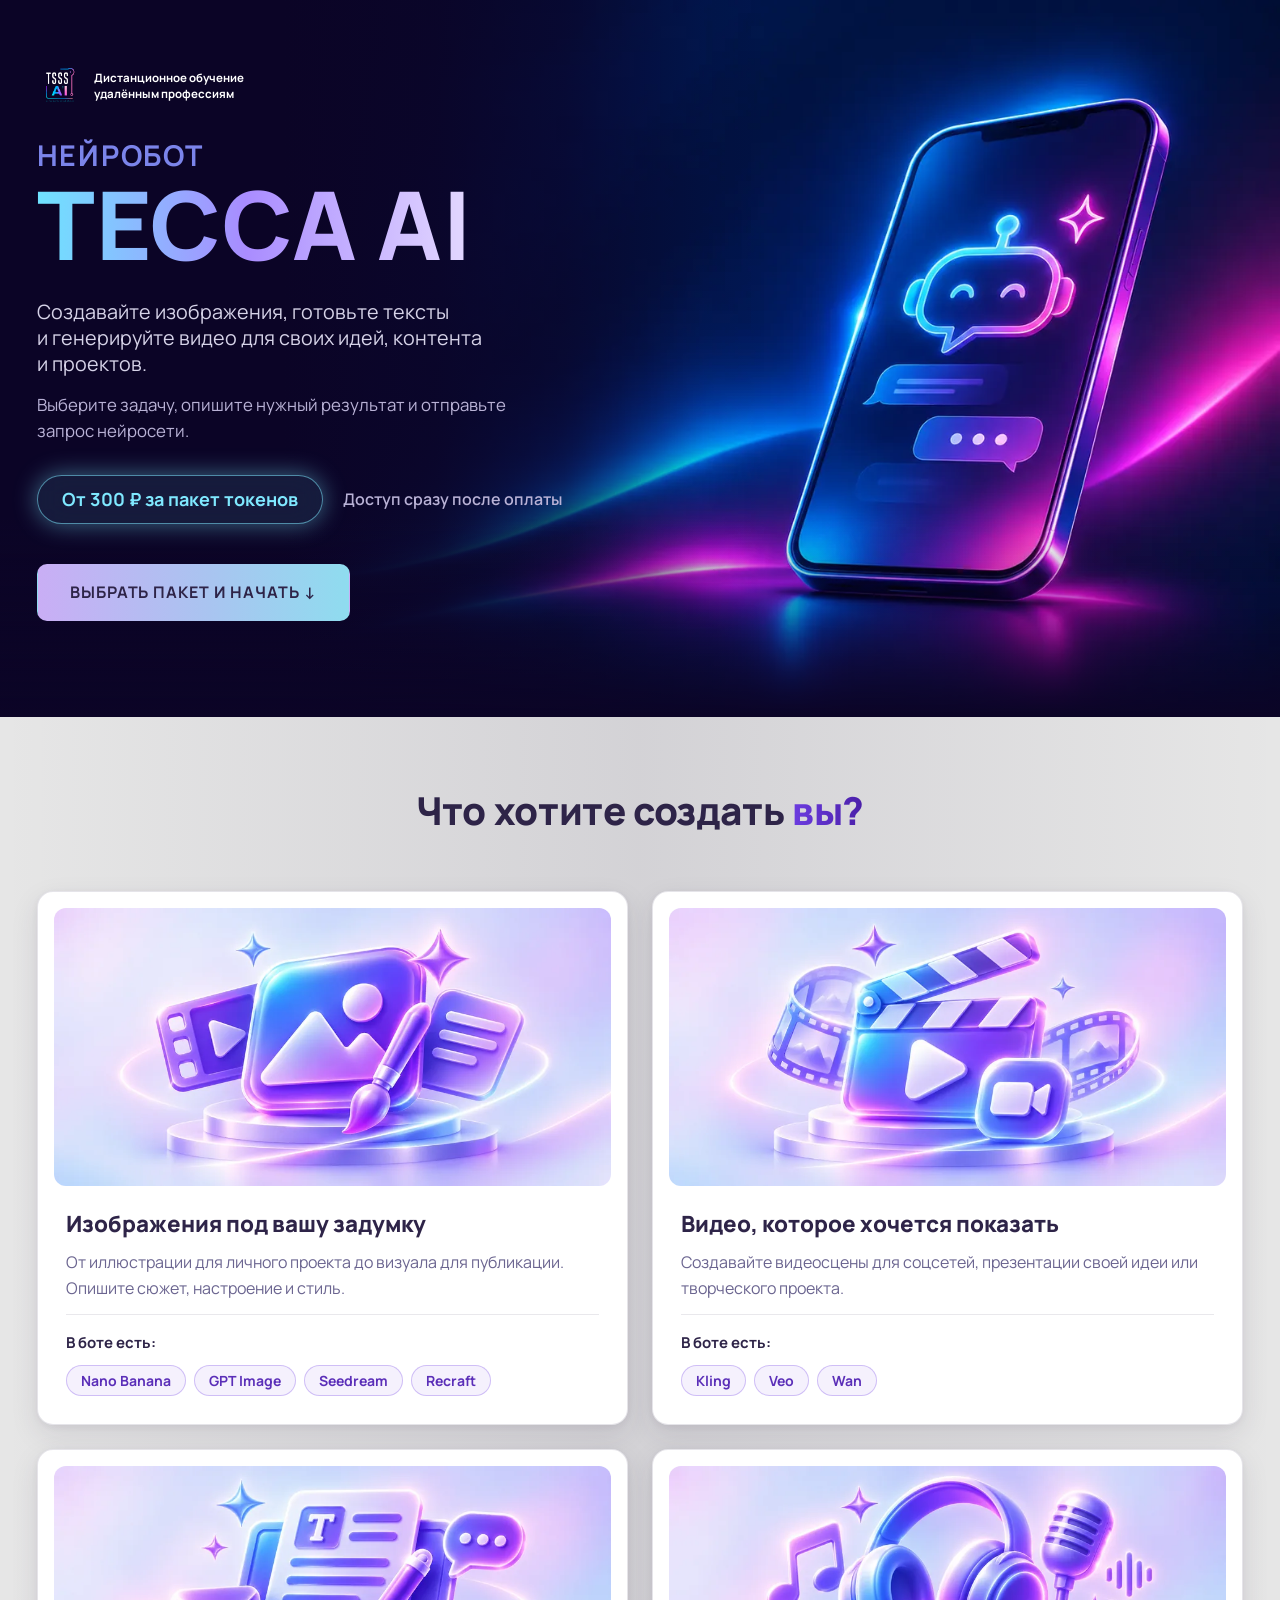
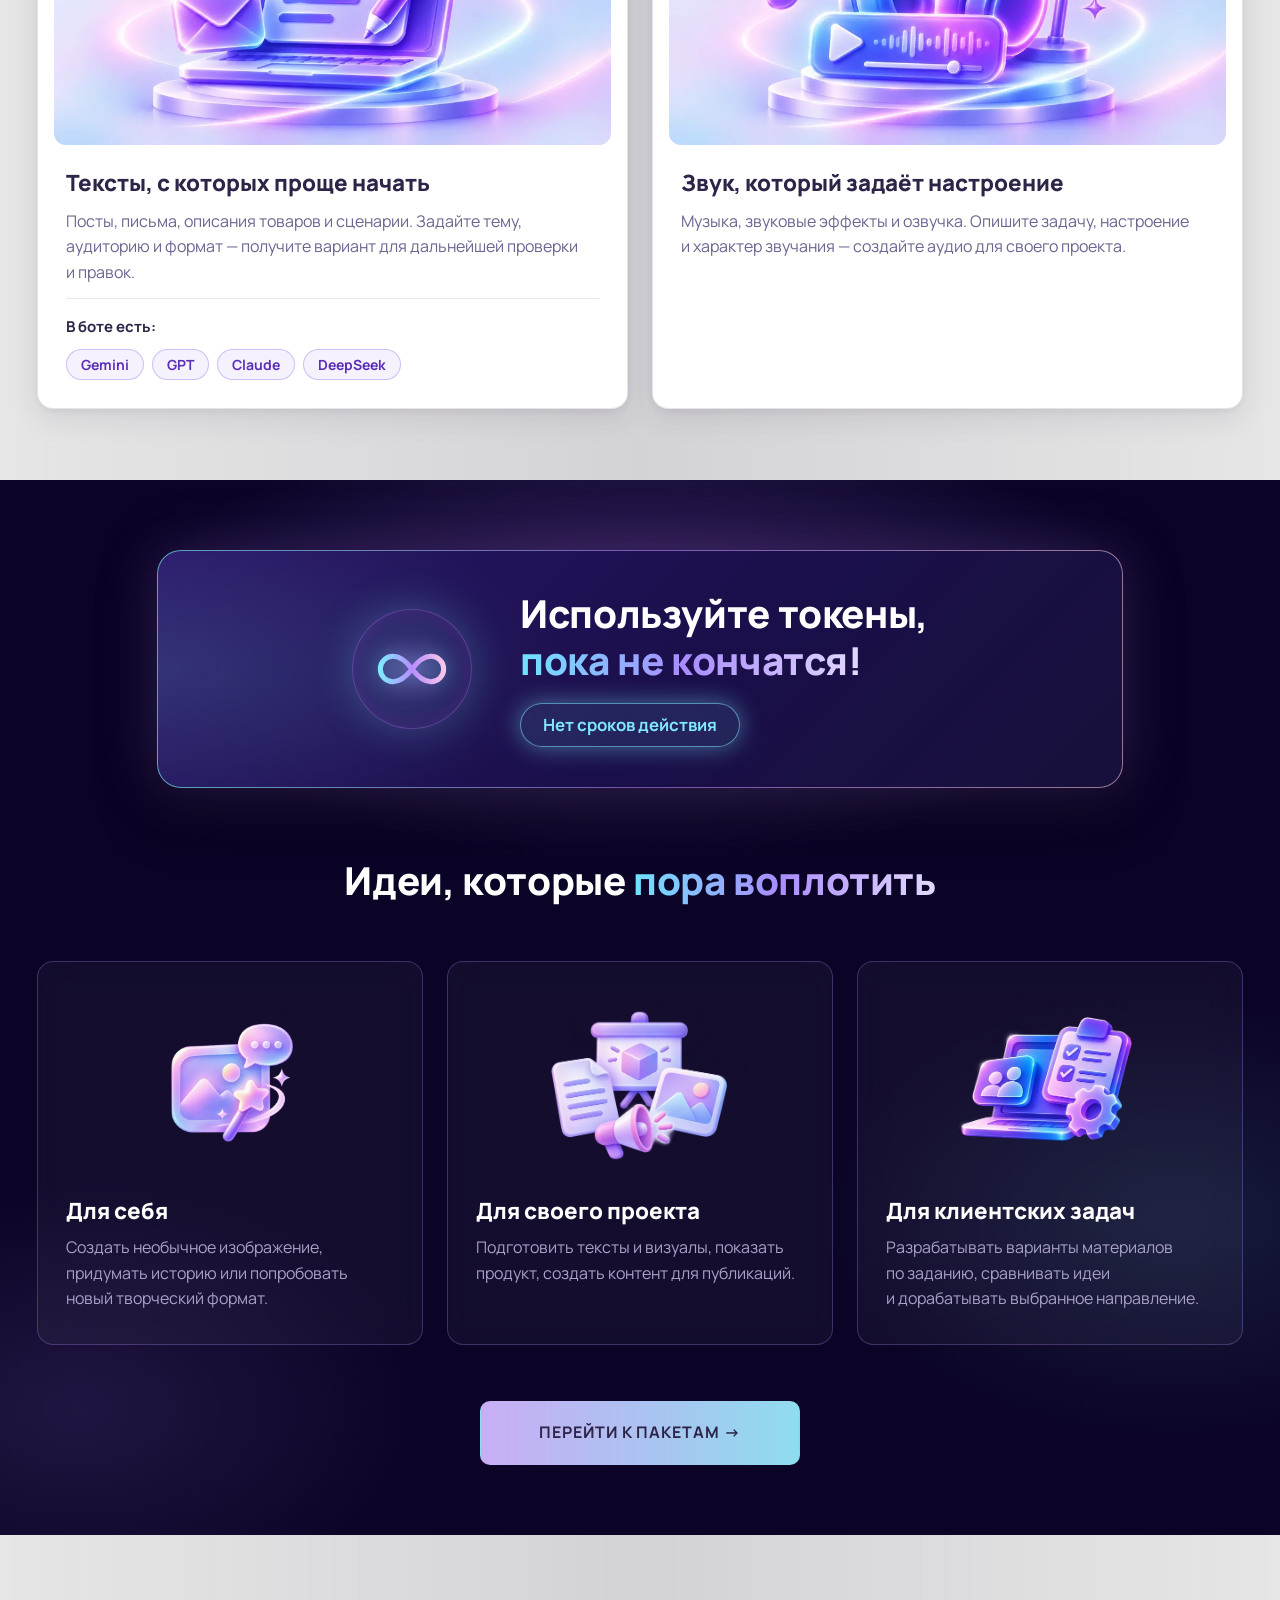
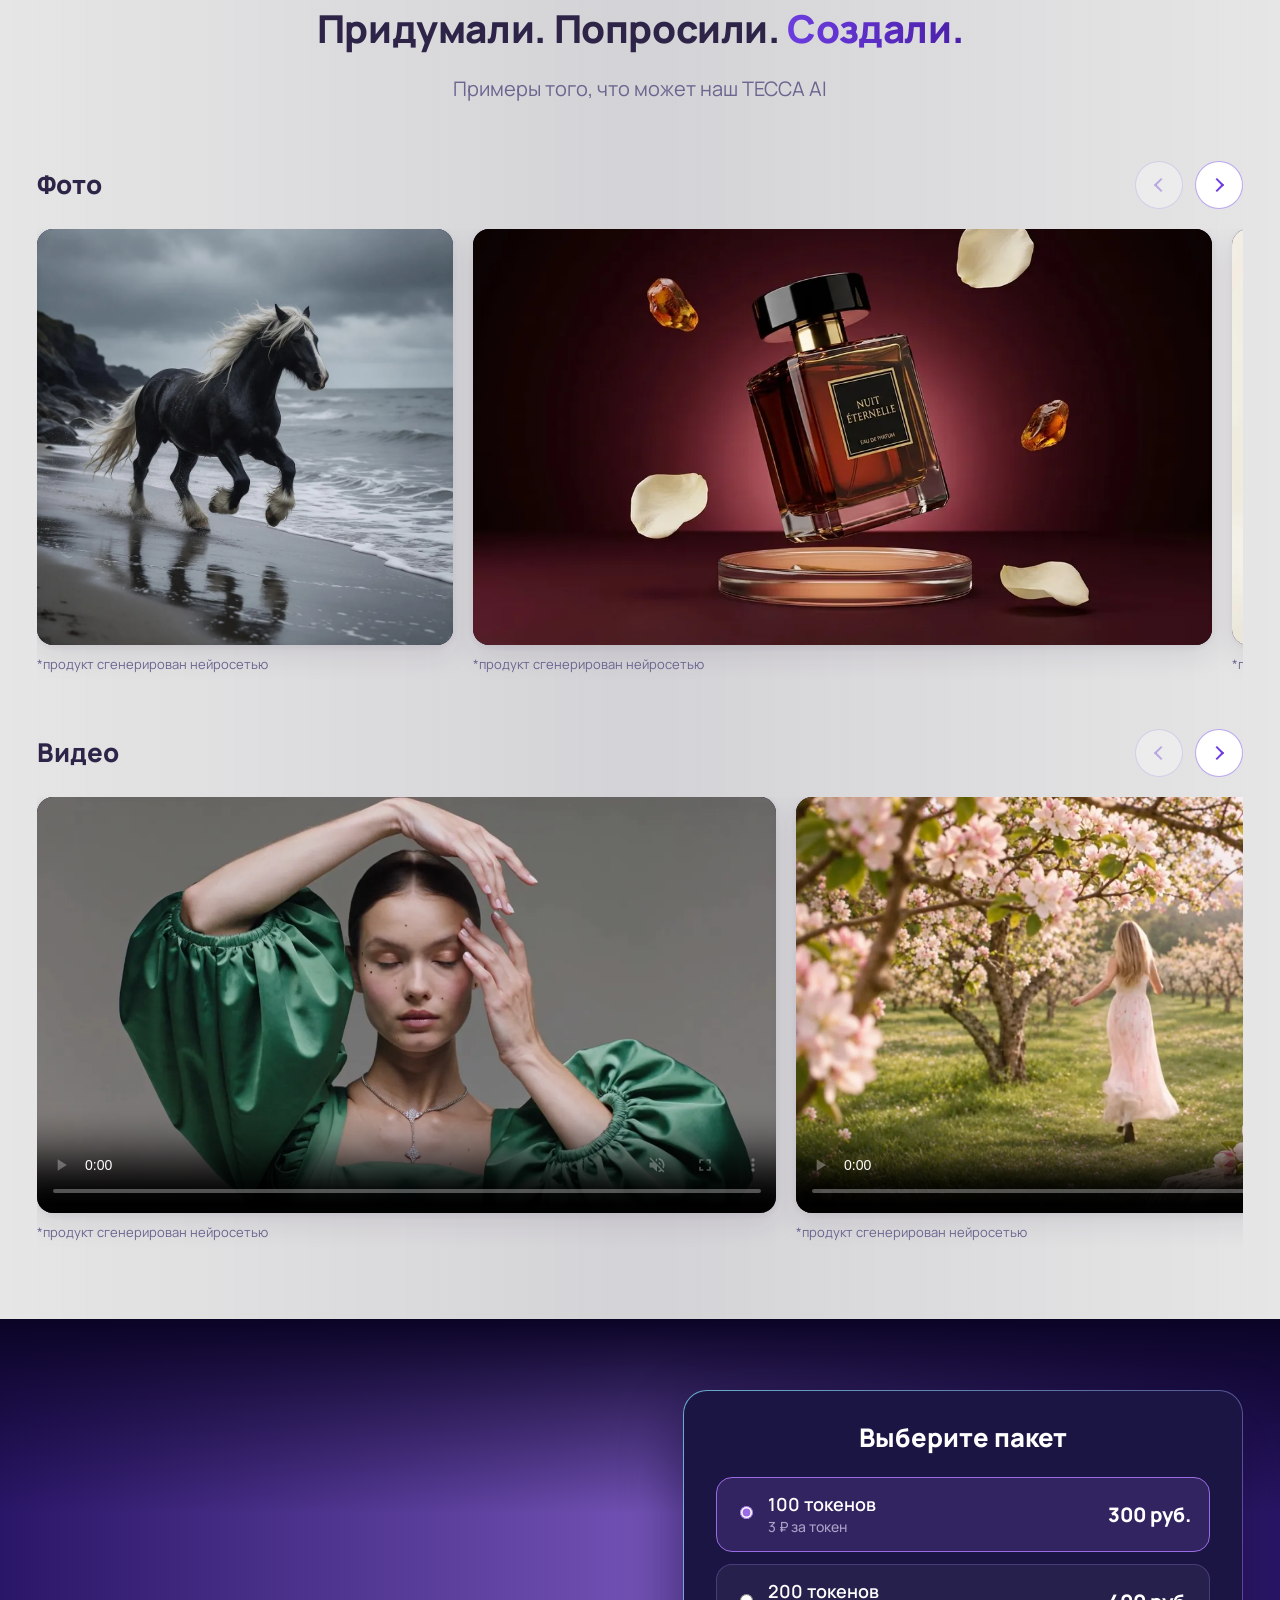
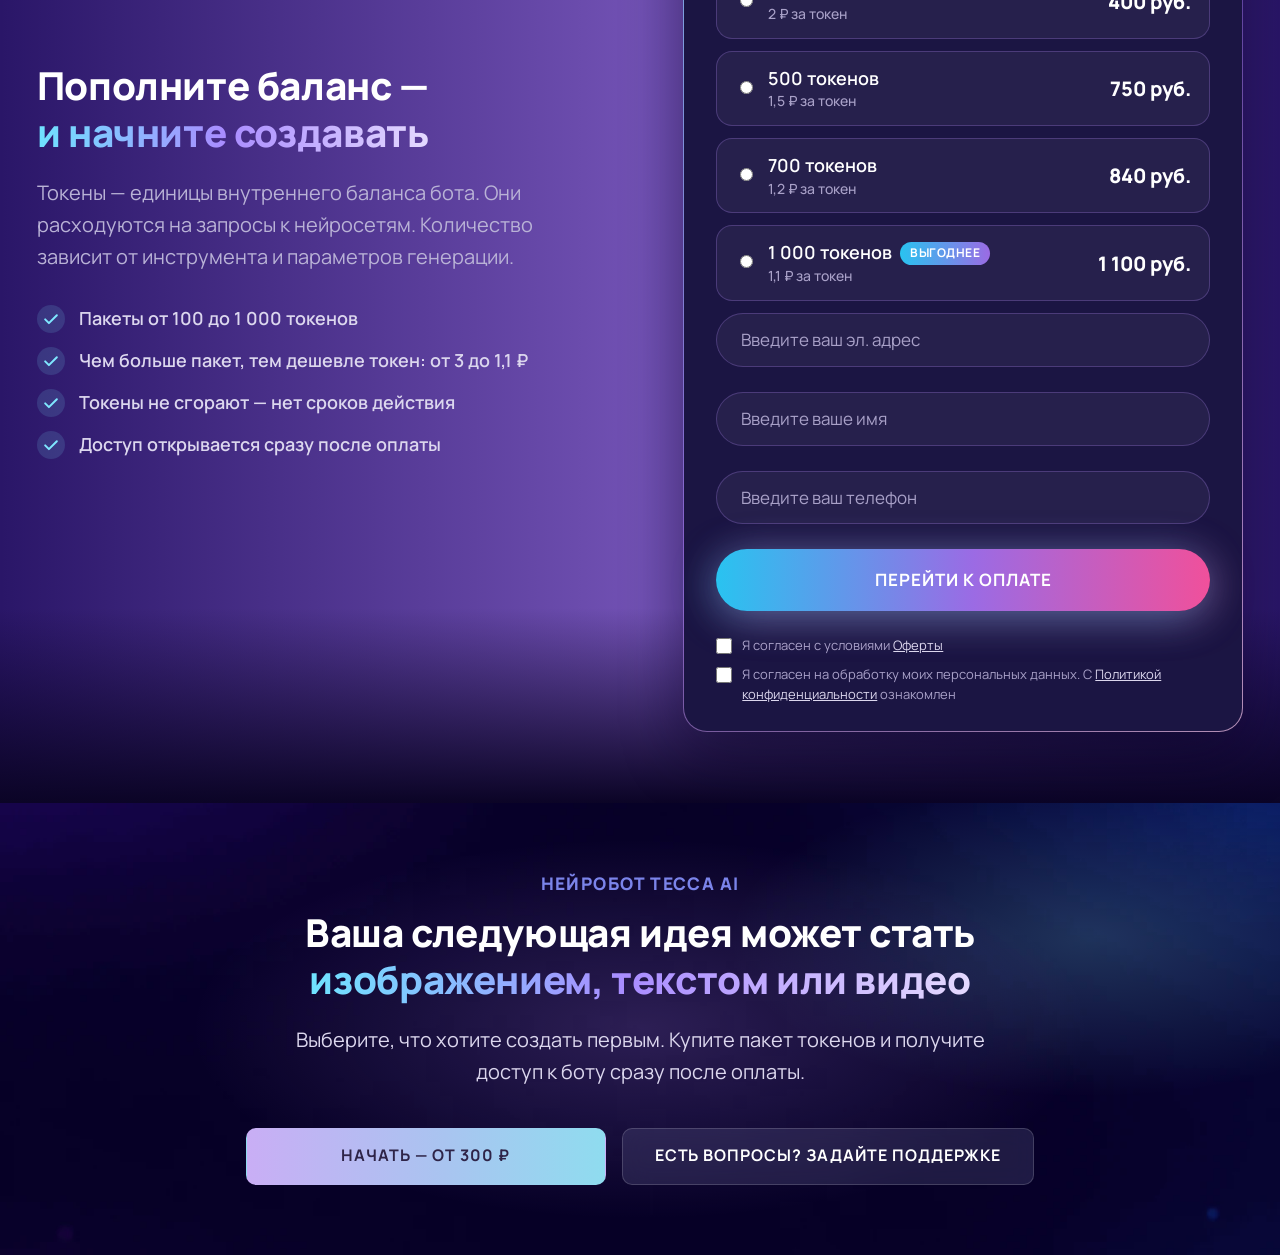
==== commit 270c1d60: "Одна форма заказа с выбором пакета вместо пяти карточек Экран пакетов: слева текст и четыре пункта, " ====
--- a/index.html
+++ b/index.html
@@ -5,7 +5,7 @@
 <meta name="viewport" content="width=device-width, initial-scale=1">
 <title>Нейробот ТЕССА AI — превью</title>
 <style>html { font-size: 10px; } body { margin: 0; }</style>
-<link rel="stylesheet" href="page.css?v=1794904071">
+<link rel="stylesheet" href="page.css?v=1794912771">
 </head>
 <body>
 <!--
@@ -16,7 +16,7 @@
   Вставляется в блок «HTML» страницы ГетКурса целиком.
   Все классы — tsss-блок__элемент--модификатор, всё внутри .tsss-page.
 
-  Пути img/... и video/... и коды форм b-T100 / b-T200 / b-T500 / b-T700 / b-T1000 / b-ASK —
+  Пути img/... и video/..., код формы вопроса b-ASK и id блока формы заказа ltBlockTOKENS —
   заготовки. Их подставляет build.py из img-urls.txt и gc-ids.txt (см. README.md).
 -->
 <div class="tsss-page tsss-page--ai-bot">
@@ -238,46 +238,27 @@
     </div>
   </section>
 
-  <!-- ==================== ЭКРАН 6. ПАКЕТЫ ТОКЕНОВ (блок с продажей) ==================== -->
+  <!-- ==================== ЭКРАН 6. ПАКЕТЫ ТОКЕНОВ (блок с продажей) ====================
+       Одна форма заказа ГетКурса с выбором пакета. Сам блок формы стоит на странице
+       отдельно — page.js переносит его в .tsss-packs__panel по id из data-tsss-form
+       (заготовка ltBlockTOKENS, настоящий id подставляет build.py). -->
   <section class="tsss-section tsss-section--violet tsss-packs" id="tsss-packs">
-    <div class="tsss-container">
-      <h2 class="tsss-section__title">Пополните баланс&nbsp;— <span class="tsss-grad-text">и&nbsp;начните создавать</span></h2>
-      <p class="tsss-section__lead">Токены&nbsp;— единицы внутреннего баланса бота. Они расходуются на&nbsp;запросы к&nbsp;нейросетям. Количество зависит от&nbsp;инструмента и&nbsp;параметров генерации.</p>
-
-      <ul class="tsss-packs__list">
-        <li class="tsss-card tsss-pack">
-          <p class="tsss-pack__amount"><span class="tsss-pack__num">100</span> токенов</p>
-          <p class="tsss-pack__price">300&nbsp;₽</p>
-          <p class="tsss-pack__rate">3&nbsp;₽ за&nbsp;токен</p>
-          <a class="tsss-btn tsss-btn--glow tsss-btn--block" href="javascript:void(0);" onclick="ltShowModalBlock('b-T100')"><span>Купить <span class="tsss-pack__btn-count">100 токенов</span></span></a>
-        </li>
-        <li class="tsss-card tsss-pack">
-          <p class="tsss-pack__amount"><span class="tsss-pack__num">200</span> токенов</p>
-          <p class="tsss-pack__price">400&nbsp;₽</p>
-          <p class="tsss-pack__rate">2&nbsp;₽ за&nbsp;токен</p>
-          <a class="tsss-btn tsss-btn--glow tsss-btn--block" href="javascript:void(0);" onclick="ltShowModalBlock('b-T200')"><span>Купить <span class="tsss-pack__btn-count">200 токенов</span></span></a>
-        </li>
-        <li class="tsss-card tsss-pack">
-          <p class="tsss-pack__amount"><span class="tsss-pack__num">500</span> токенов</p>
-          <p class="tsss-pack__price">750&nbsp;₽</p>
-          <p class="tsss-pack__rate">1,5&nbsp;₽ за&nbsp;токен</p>
-          <a class="tsss-btn tsss-btn--glow tsss-btn--block" href="javascript:void(0);" onclick="ltShowModalBlock('b-T500')"><span>Купить <span class="tsss-pack__btn-count">500 токенов</span></span></a>
-        </li>
-        <li class="tsss-card tsss-pack">
-          <p class="tsss-pack__amount"><span class="tsss-pack__num">700</span> токенов</p>
-          <p class="tsss-pack__price">840&nbsp;₽</p>
-          <p class="tsss-pack__rate">1,2&nbsp;₽ за&nbsp;токен</p>
-          <a class="tsss-btn tsss-btn--glow tsss-btn--block" href="javascript:void(0);" onclick="ltShowModalBlock('b-T700')"><span>Купить <span class="tsss-pack__btn-count">700 токенов</span></span></a>
-        </li>
-        <li class="tsss-card tsss-pack">
-          <p class="tsss-pack__amount"><span class="tsss-pack__num">1&nbsp;000</span> токенов</p>
-          <p class="tsss-pack__price">1&nbsp;100&nbsp;₽</p>
-          <p class="tsss-pack__rate">1,1&nbsp;₽ за&nbsp;токен</p>
-          <a class="tsss-btn tsss-btn--glow tsss-btn--block" href="javascript:void(0);" onclick="ltShowModalBlock('b-T1000')"><span>Купить <span class="tsss-pack__btn-count">1&nbsp;000 токенов</span></span></a>
-        </li>
-      </ul>
-
-      <p class="tsss-section__note">Чем больше пакет, тем ниже стоимость одного токена. Доступ открывается сразу после оплаты.</p>
+    <div class="tsss-container tsss-packs__layout">
+      <div class="tsss-packs__intro">
+        <h2 class="tsss-section__title">Пополните баланс&nbsp;— <span class="tsss-grad-text">и&nbsp;начните создавать</span></h2>
+        <p class="tsss-section__lead">Токены&nbsp;— единицы внутреннего баланса бота. Они расходуются на&nbsp;запросы к&nbsp;нейросетям. Количество зависит от&nbsp;инструмента и&nbsp;параметров генерации.</p>
+        <ul class="tsss-packs__facts">
+          <li class="tsss-packs__fact"><svg class="tsss-packs__fact-icon" viewBox="0 0 24 24" aria-hidden="true"><path d="m5 12.5 4.5 4.5L19 7.5" fill="none" stroke="currentColor" stroke-width="2.4" stroke-linecap="round" stroke-linejoin="round"/></svg><span>Пакеты от&nbsp;100 до&nbsp;1&nbsp;000 токенов</span></li>
+          <li class="tsss-packs__fact"><svg class="tsss-packs__fact-icon" viewBox="0 0 24 24" aria-hidden="true"><path d="m5 12.5 4.5 4.5L19 7.5" fill="none" stroke="currentColor" stroke-width="2.4" stroke-linecap="round" stroke-linejoin="round"/></svg><span>Чем больше пакет, тем дешевле токен: от&nbsp;3 до&nbsp;1,1&nbsp;₽</span></li>
+          <li class="tsss-packs__fact"><svg class="tsss-packs__fact-icon" viewBox="0 0 24 24" aria-hidden="true"><path d="m5 12.5 4.5 4.5L19 7.5" fill="none" stroke="currentColor" stroke-width="2.4" stroke-linecap="round" stroke-linejoin="round"/></svg><span>Токены не&nbsp;сгорают&nbsp;— нет сроков действия</span></li>
+          <li class="tsss-packs__fact"><svg class="tsss-packs__fact-icon" viewBox="0 0 24 24" aria-hidden="true"><path d="m5 12.5 4.5 4.5L19 7.5" fill="none" stroke="currentColor" stroke-width="2.4" stroke-linecap="round" stroke-linejoin="round"/></svg><span>Доступ открывается сразу после оплаты</span></li>
+        </ul>
+      </div>
+
+      <div class="tsss-packs__panel">
+        <p class="tsss-packs__panel-title">Выберите пакет</p>
+        <div class="tsss-packs__form" data-tsss-form="ltBlockFORMS"></div>
+      </div>
     </div>
   </section>
 
@@ -298,7 +279,92 @@
   </section>
 
 </div>
-
-<script src="page.js?v=1794904071"></script>
+<!--
+  Макет формы заказа ГетКурса — только для превью (preview.html, index.html).
+  Разметка упрощена с настоящей формы b-0c276 (страница id=4836698, form02, пять
+  предложений «БОТ AI | Покупка N токенов», галочки оферты и персональных данных). id — заготовка ltBlockFORMS, чтобы
+  к макету применились стили форм из page.css. В gc/ не попадает.
+-->
+<div id="ltBlockFORMS" class="lt-block lt-view form02 lt-form lt-form-normal">
+  <div class="lt-block-wrapper">
+  <div class="container">
+  <div class="row">
+    <div class="modal-block-content block-box col-md-8 col-md-offset-2">
+    <form class="lt-normal-form lt-form-inner lt-form" onsubmit="return false">
+      <div class="form-content">
+      <div class="builder">
+        <div class="builder-item part-position" style="margin-bottom: 5px;">
+          <label class="clearfix form-position">
+            <div class="pull-left form-position-checker">
+              <input class="form-position-input" data-price-value="300" name="offer" type="radio" checked value="0">
+            </div>
+            <div class="pull-left form-position-title"><span class="offer-title">БОТ AI | Покупка 100 токенов</span></div>
+            <div class="form-position-price pull-right"><span class="final-price">300 руб.</span></div>
+          </label>
+        </div>
+        <div class="builder-item part-position" style="margin-bottom: 5px;">
+          <label class="clearfix form-position">
+            <div class="pull-left form-position-checker">
+              <input class="form-position-input" data-price-value="400" name="offer" type="radio" value="1">
+            </div>
+            <div class="pull-left form-position-title"><span class="offer-title">БОТ AI | Покупка 200 токенов</span></div>
+            <div class="form-position-price pull-right"><span class="final-price">400 руб.</span></div>
+          </label>
+        </div>
+        <div class="builder-item part-position" style="margin-bottom: 5px;">
+          <label class="clearfix form-position">
+            <div class="pull-left form-position-checker">
+              <input class="form-position-input" data-price-value="750" name="offer" type="radio" value="2">
+            </div>
+            <div class="pull-left form-position-title"><span class="offer-title">БОТ AI | Покупка 500 токенов</span></div>
+            <div class="form-position-price pull-right"><span class="final-price">750 руб.</span></div>
+          </label>
+        </div>
+        <div class="builder-item part-position" style="margin-bottom: 5px;">
+          <label class="clearfix form-position">
+            <div class="pull-left form-position-checker">
+              <input class="form-position-input" data-price-value="840" name="offer" type="radio" value="3">
+            </div>
+            <div class="pull-left form-position-title"><span class="offer-title">БОТ AI | Покупка 700 токенов</span></div>
+            <div class="form-position-price pull-right"><span class="final-price">840 руб.</span></div>
+          </label>
+        </div>
+        <div class="builder-item part-position" style="margin-bottom: 5px;">
+          <label class="clearfix form-position">
+            <div class="pull-left form-position-checker">
+              <input class="form-position-input" data-price-value="1100" name="offer" type="radio" value="4">
+            </div>
+            <div class="pull-left form-position-title"><span class="offer-title">БОТ AI | Покупка 1 000 токенов</span></div>
+            <div class="form-position-price pull-right"><span class="final-price">1 100 руб.</span></div>
+          </label>
+        </div>
+        <div class="builder-item part-userField" style="margin-bottom: 25px;">
+          <input type="text" class="f-input" placeholder="Введите ваш эл. адрес">
+        </div>
+        <div class="builder-item part-userField" style="margin-bottom: 25px;">
+          <input type="text" class="f-input" placeholder="Введите ваше имя">
+        </div>
+        <div class="builder-item part-userField" style="margin-bottom: 25px;">
+          <input type="text" class="f-input" placeholder="Введите ваш телефон">
+        </div>
+        <div class="builder-item part-button text-center" style="margin-bottom: 25px;">
+          <button type="submit" class="btn f-btn button-md btn-success">Перейти к оплате</button>
+        </div>
+      </div>
+      <div class="global-confirm-checkbox-block confirm-rules-checkbox">
+        <label><input class="global-confirm-checkbox" type="checkbox"> <span class="checkbox-text">Я согласен с условиями <a href="#">Оферты</a></span></label>
+      </div>
+      <div class="global-confirm-checkbox-block confirm-rules-checkbox">
+        <label><input class="global-confirm-checkbox" type="checkbox"> <span class="checkbox-text">Я согласен на обработку моих персональных данных. С <a href="#">Политикой конфиденциальности</a> ознакомлен</span></label>
+      </div>
+      </div>
+    </form>
+    </div>
+  </div>
+  </div>
+  </div>
+</div>
+
+<script src="page.js?v=1794912771"></script>
 </body>
 </html>
--- a/page.css
+++ b/page.css
@@ -1151,77 +1151,69 @@
     var(--tsss-violet);
 }
 
-/* Флекс, а не грид: неполный последний ряд на планшете встаёт по центру */
-.tsss-page .tsss-packs__list {
-  display: flex;
-  flex-wrap: wrap;
-  justify-content: center;
-  gap: 20px;
-}
-
-.tsss-page .tsss-pack {
-  display: flex;
-  flex-direction: column;
-  flex: 1 1 0;
-  min-width: 0;
-  padding: 28px 20px 20px;
-  border-color: rgba(184, 140, 255, 0.32);
-  background: rgba(255, 255, 255, 0.06);
-  -webkit-backdrop-filter: blur(16px);
-  backdrop-filter: blur(16px);
+/* Слева — заголовок и что важно знать, справа — форма заказа */
+.tsss-page .tsss-packs__layout {
+  display: grid;
+  grid-template-columns: minmax(0, 1fr) minmax(0, 560px);
+  align-items: center;
+  gap: 40px 72px;
+}
+
+.tsss-page .tsss-packs__intro .tsss-section__title,
+.tsss-page .tsss-packs__intro .tsss-section__lead {
+  text-align: left;
+}
+
+.tsss-page .tsss-packs__intro .tsss-section__lead {
+  margin: 0 0 32px;
+}
+
+.tsss-page .tsss-packs__facts {
+  display: grid;
+  gap: 14px;
+  margin: 0;
+  padding: 0;
+  list-style: none;
+}
+
+.tsss-page .tsss-packs__fact {
+  display: flex;
+  align-items: flex-start;
+  gap: 14px;
+  font-size: 18px;
+  font-weight: 600;
+  line-height: 1.45;
+  color: var(--tsss-tone-text);
+}
+
+.tsss-page .tsss-packs__fact-icon {
+  flex: none;
+  width: 28px;
+  height: 28px;
+  padding: 4px;
+  border-radius: 50%;
+  background: rgba(127, 232, 255, 0.14);
+  color: var(--tsss-ai-glow);
+}
+
+/* Карточка формы: градиентная рамка, как у карточки «пока не кончатся» */
+.tsss-page .tsss-packs__panel {
+  padding: 32px 32px 12px;
+  border: 1px solid transparent;
+  border-radius: var(--tsss-radius-lg);
+  background:
+    linear-gradient(#1B1543, #1B1543) padding-box,
+    linear-gradient(135deg, rgba(127, 232, 255, 0.7), rgba(184, 140, 255, 0.35) 50%, rgba(246, 199, 232, 0.7)) border-box;
+  box-shadow: 0 24px 60px rgba(11, 4, 38, 0.45);
+}
+
+.tsss-page .tsss-packs__panel-title {
+  margin: 0 0 8px;
+  font-size: clamp(22px, 18px + 0.6vw, 28px);
+  font-weight: 800;
+  line-height: 1.2;
   text-align: center;
-}
-
-.tsss-page .tsss-pack__amount {
-  display: flex;
-  flex-direction: column;
-  font-size: 16px;
-  font-weight: 600;
-  line-height: 1.3;
-  color: var(--tsss-text-on-dark);
-}
-
-.tsss-page .tsss-pack__num {
-  font-size: clamp(36px, 28px + 1vw, 46px);
-  font-weight: 800;
-  line-height: 1.05;
-  letter-spacing: -0.02em;
   color: var(--tsss-cloud-white);
-}
-
-.tsss-page .tsss-pack__price {
-  margin-top: 20px;
-  padding-top: 20px;
-  border-top: 1px solid rgba(184, 140, 255, 0.22);
-  font-size: clamp(28px, 22px + 0.8vw, 34px);
-  font-weight: 800;
-  line-height: 1.1;
-  letter-spacing: -0.02em;
-  background-image: var(--tsss-grad-text-dark);
-  -webkit-background-clip: text;
-  background-clip: text;
-  color: transparent;
-}
-
-.tsss-page .tsss-pack__rate {
-  margin: 6px 0 24px;
-  font-size: 15px;
-  color: var(--tsss-text-on-dark);
-}
-
-.tsss-page .tsss-pack .tsss-btn {
-  margin-top: auto;
-  min-height: 56px;
-  padding: 12px 10px;
-  font-size: 14px;
-  letter-spacing: 0.03em;
-}
-
-/* Пять в ряд — карточки узкие, и «Купить 1 000 токенов» не влезает в строку.
-   Чтобы все кнопки были одинаковые, количество всегда на второй строке;
-   где карточки шире (три и две в ряд, телефон) — в одну строку */
-.tsss-page .tsss-pack__btn-count {
-  display: block;
 }
 
 /* ---------- Экран 7: финал ---------- */
@@ -1237,8 +1229,8 @@
 }
 
 /* ============================================================
-   ФОРМЫ — родные блоки ГетКурса (form02, всплывающие): пять форм
-   заказа (по одной на пакет токенов) и вопрос в поддержку.
+   ФОРМЫ — родные блоки ГетКурса (form02): форма заказа с выбором
+   пакета (стоит в экране пакетов) и всплывающая форма вопроса.
    #ltBlockFORMS — заготовка: build.py заменяет её на список id всех
    блоков форм из gc-ids.txt.
    Оформлены как форма на tsss-ai.ru/token_purchase.
@@ -1321,7 +1313,8 @@
   cursor: pointer;
 }
 
-:is(#ltBlockFORMS) .form-position.selected {
+:is(#ltBlockFORMS) .form-position.selected,
+:is(#ltBlockFORMS) .form-position:has(.form-position-input:checked) {
   border-color: #9B6BE4 !important;
   background: rgba(155, 107, 228, 0.18) !important;
 }
@@ -1363,6 +1356,60 @@
 
 :is(#ltBlockFORMS) .form-position-input {
   accent-color: #9B6BE4;
+}
+
+/* Цена за токен и метка «выгоднее всего» — их дописывает page.js */
+:is(#ltBlockFORMS) .tsss-offer-rate {
+  display: block;
+  margin-top: 2px;
+  font-size: 14px;
+  font-weight: 500;
+  color: #A9A1C8;
+}
+
+:is(#ltBlockFORMS) .tsss-offer-badge {
+  display: inline-block;
+  margin-left: 8px;
+  padding: 3px 10px;
+  border-radius: 999px;
+  background: linear-gradient(90deg, #29C3F0 0%, #9B6BE4 100%);
+  font-size: 12px;
+  font-weight: 700;
+  line-height: 1.4;
+  letter-spacing: 0.04em;
+  text-transform: uppercase;
+  vertical-align: 2px;
+  color: #FFFFFF;
+}
+
+/* Форма заказа внутри экрана пакетов: карточку рисует .tsss-packs__panel,
+   у блока ГетКурса убираем свой фон, рамку, отступы и бутстраповскую сетку
+   (.container шириной 1170px, колонка col-md-8 со сдвигом) */
+.tsss-packs__form :is(#ltBlockFORMS) {
+  padding: 0 !important;
+  background: transparent !important;
+}
+
+.tsss-packs__form :is(#ltBlockFORMS) .container {
+  width: auto;
+  max-width: none;
+  padding: 0;
+}
+
+.tsss-packs__form :is(#ltBlockFORMS) .row {
+  margin: 0;
+}
+
+.tsss-packs__form :is(#ltBlockFORMS) .block-box {
+  padding: 0 !important;
+  background: transparent !important;
+  border: 0 !important;
+  border-radius: 0 !important;
+  box-shadow: none;
+}
+
+.tsss-packs__form :is(#ltBlockFORMS) .form-content {
+  padding: 15px 0 !important;
 }
 
 /* Поля — «таблетки» */
@@ -1435,8 +1482,21 @@
 }
 
 :is(#ltBlockFORMS) .global-confirm-checkbox-block label {
+  display: flex;
+  align-items: flex-start;
+  gap: 10px;
   margin: 0;
   padding: 0;
+  font-weight: 400;
+  cursor: pointer;
+}
+
+:is(#ltBlockFORMS) .global-confirm-checkbox {
+  flex: none;
+  width: 16px;
+  height: 16px;
+  margin: 2px 0 0;
+  accent-color: #9B6BE4;
 }
 
 :is(#ltBlockFORMS) .checkbox-text {
@@ -1490,6 +1550,17 @@
     align-items: baseline;
     gap: 10px;
   }
+
+  /* Пакеты токенов короткие — цена остаётся справа, в одну строку
+     с названием, иначе пять пакетов вытягивают форму на два экрана */
+  .tsss-packs__form :is(#ltBlockFORMS) .form-position {
+    display: flex;
+    gap: 12px;
+  }
+
+  .tsss-packs__form :is(#ltBlockFORMS) .form-position-price {
+    margin-left: auto;
+  }
 }
 
 /* ============================================================
@@ -1497,6 +1568,11 @@
    ============================================================ */
 
 @media (max-width: 1119px) {
+  .tsss-page .tsss-packs__layout {
+    grid-template-columns: minmax(0, 1fr) minmax(0, 480px);
+    gap: 40px;
+  }
+
   /* Текст ложится на телефон с картинки — затемняем всю картинку */
   .tsss-page .tsss-hero__stage::after {
     background: linear-gradient(180deg, rgba(11, 4, 38, 0.55) 0%, rgba(11, 4, 38, 0.80) 45%, #0B0426 85%);
@@ -1507,15 +1583,6 @@
     padding-block: 32px 64px;
   }
 
-  /* Пакеты: три в ряд, остаток по центру */
-  .tsss-page .tsss-pack {
-    flex: 0 1 calc((100% - 40px) / 3);
-  }
-
-  .tsss-page .tsss-pack__btn-count {
-    display: inline;
-  }
-
   .tsss-page .tsss-ideas__list {
     grid-template-columns: repeat(3, minmax(0, 1fr));
     gap: 16px;
@@ -1531,6 +1598,29 @@
 }
 
 @media (max-width: 959px) {
+  /* Пакеты: текст над формой, по центру */
+  .tsss-page .tsss-packs__layout {
+    grid-template-columns: minmax(0, 1fr);
+    justify-items: center;
+  }
+
+  .tsss-page .tsss-packs__intro .tsss-section__title,
+  .tsss-page .tsss-packs__intro .tsss-section__lead {
+    text-align: center;
+  }
+
+  .tsss-page .tsss-packs__facts {
+    grid-template-columns: repeat(2, minmax(0, 1fr));
+    gap: 14px 28px;
+    max-width: 720px;
+    margin-inline: auto;
+  }
+
+  .tsss-page .tsss-packs__panel {
+    width: 100%;
+    max-width: 600px;
+  }
+
   .tsss-page .tsss-create__list {
     grid-template-columns: 1fr;
     max-width: 640px;
@@ -1556,17 +1646,6 @@
     height: 110px;
     margin: 0;
   }
-
-  .tsss-page .tsss-pack {
-    flex-basis: calc((100% - 20px) / 2);
-  }
-}
-
-/* Две в ряд на узком планшете — снова две строки */
-@media (min-width: 560px) and (max-width: 767px) {
-  .tsss-page .tsss-pack__btn-count {
-    display: block;
-  }
 }
 
 @media (max-width: 767px) {
@@ -1634,6 +1713,18 @@
 }
 
 @media (max-width: 559px) {
+  .tsss-page .tsss-packs__facts {
+    grid-template-columns: minmax(0, 1fr);
+  }
+
+  .tsss-page .tsss-packs__fact {
+    font-size: 16px;
+  }
+
+  .tsss-page .tsss-packs__panel {
+    padding: 24px 18px 4px;
+  }
+
   .tsss-page .tsss-create__item {
     padding: 12px 12px 24px;
   }
@@ -1653,37 +1744,4 @@
   .tsss-page .tsss-ideas__icon {
     height: 84px;
   }
-
-  /* Пакет — строкой: количество и цена слева, кнопка на всю ширину снизу */
-  .tsss-page .tsss-pack {
-    flex-basis: 100%;
-    display: grid;
-    grid-template-columns: minmax(0, 1fr) auto;
-    align-items: end;
-    gap: 4px 16px;
-    padding: 20px;
-    text-align: left;
-  }
-
-  .tsss-page .tsss-pack__amount {
-    grid-row: 1 / span 2;
-    align-self: center;
-  }
-
-  .tsss-page .tsss-pack__price {
-    margin: 0;
-    padding: 0;
-    border: 0;
-    text-align: right;
-  }
-
-  .tsss-page .tsss-pack__rate {
-    margin: 0;
-    text-align: right;
-  }
-
-  .tsss-page .tsss-pack .tsss-btn {
-    grid-column: 1 / -1;
-    margin-top: 16px;
-  }
-}
+}
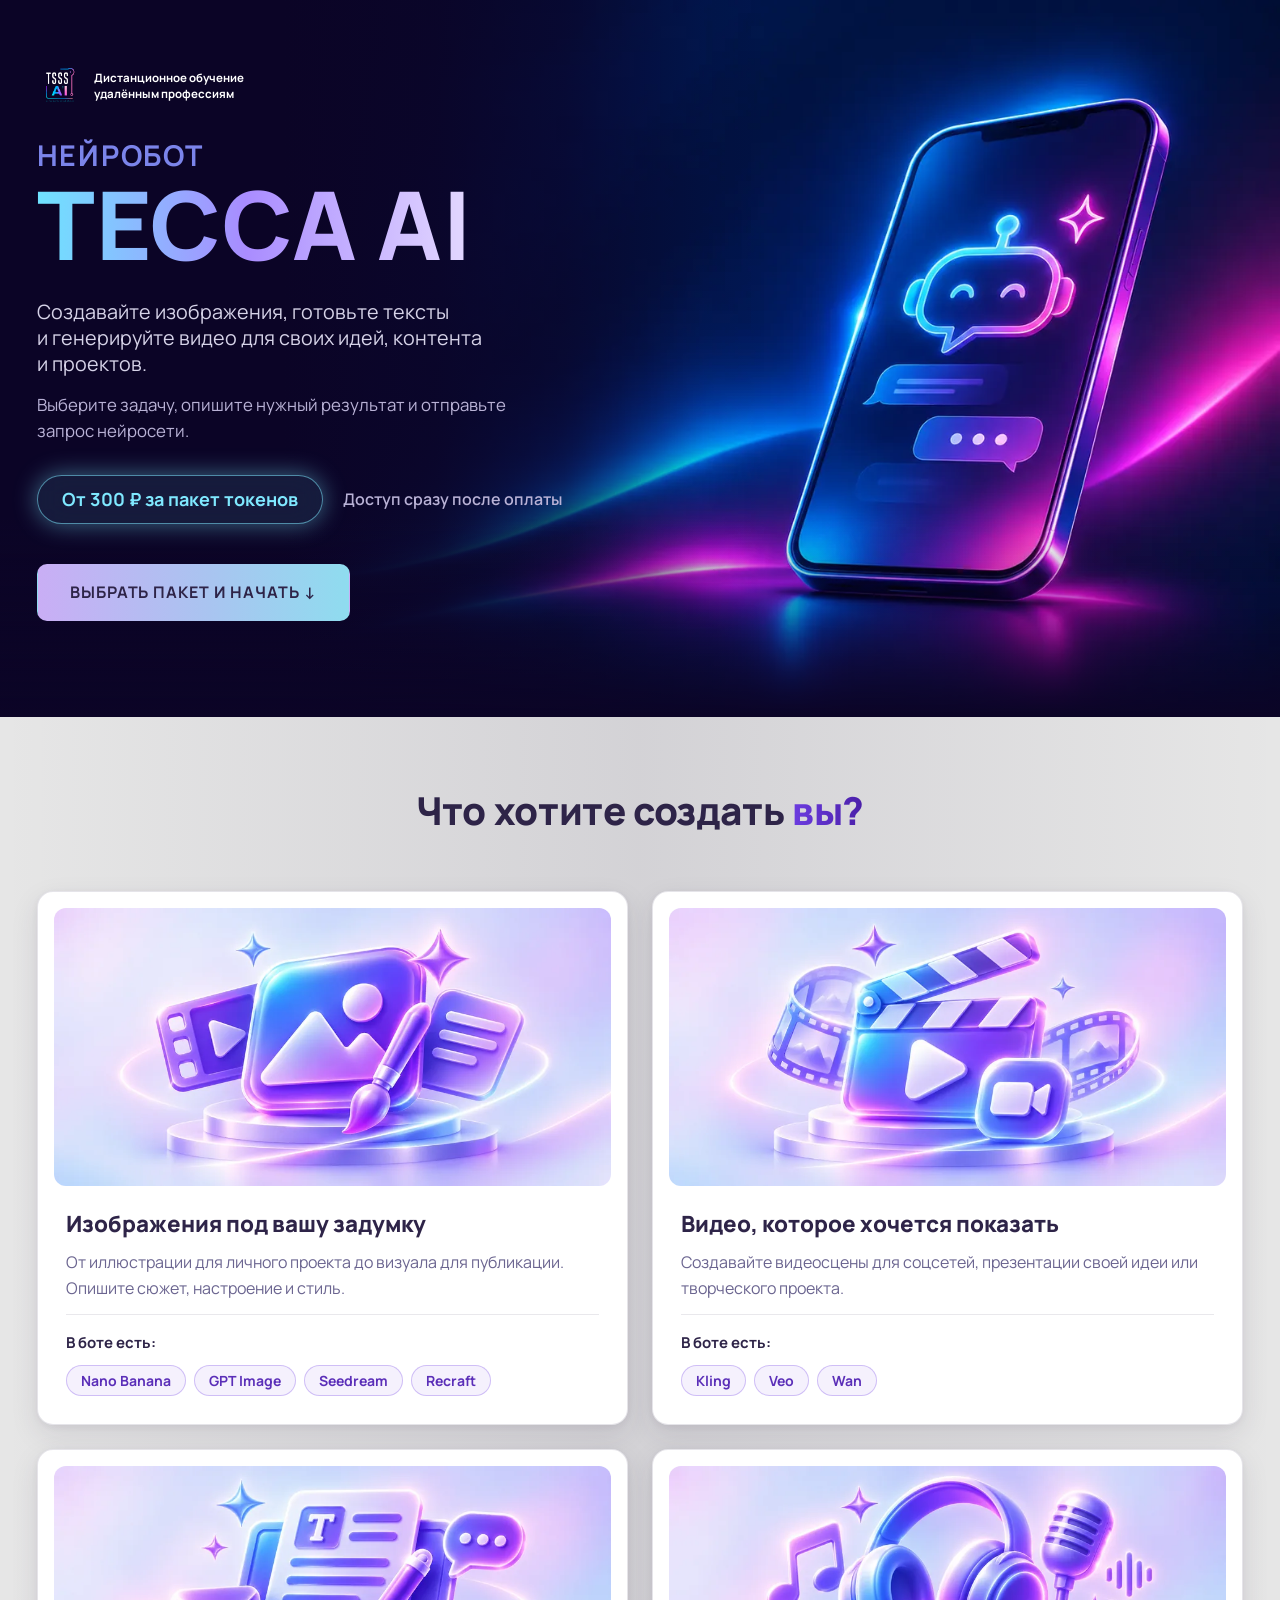
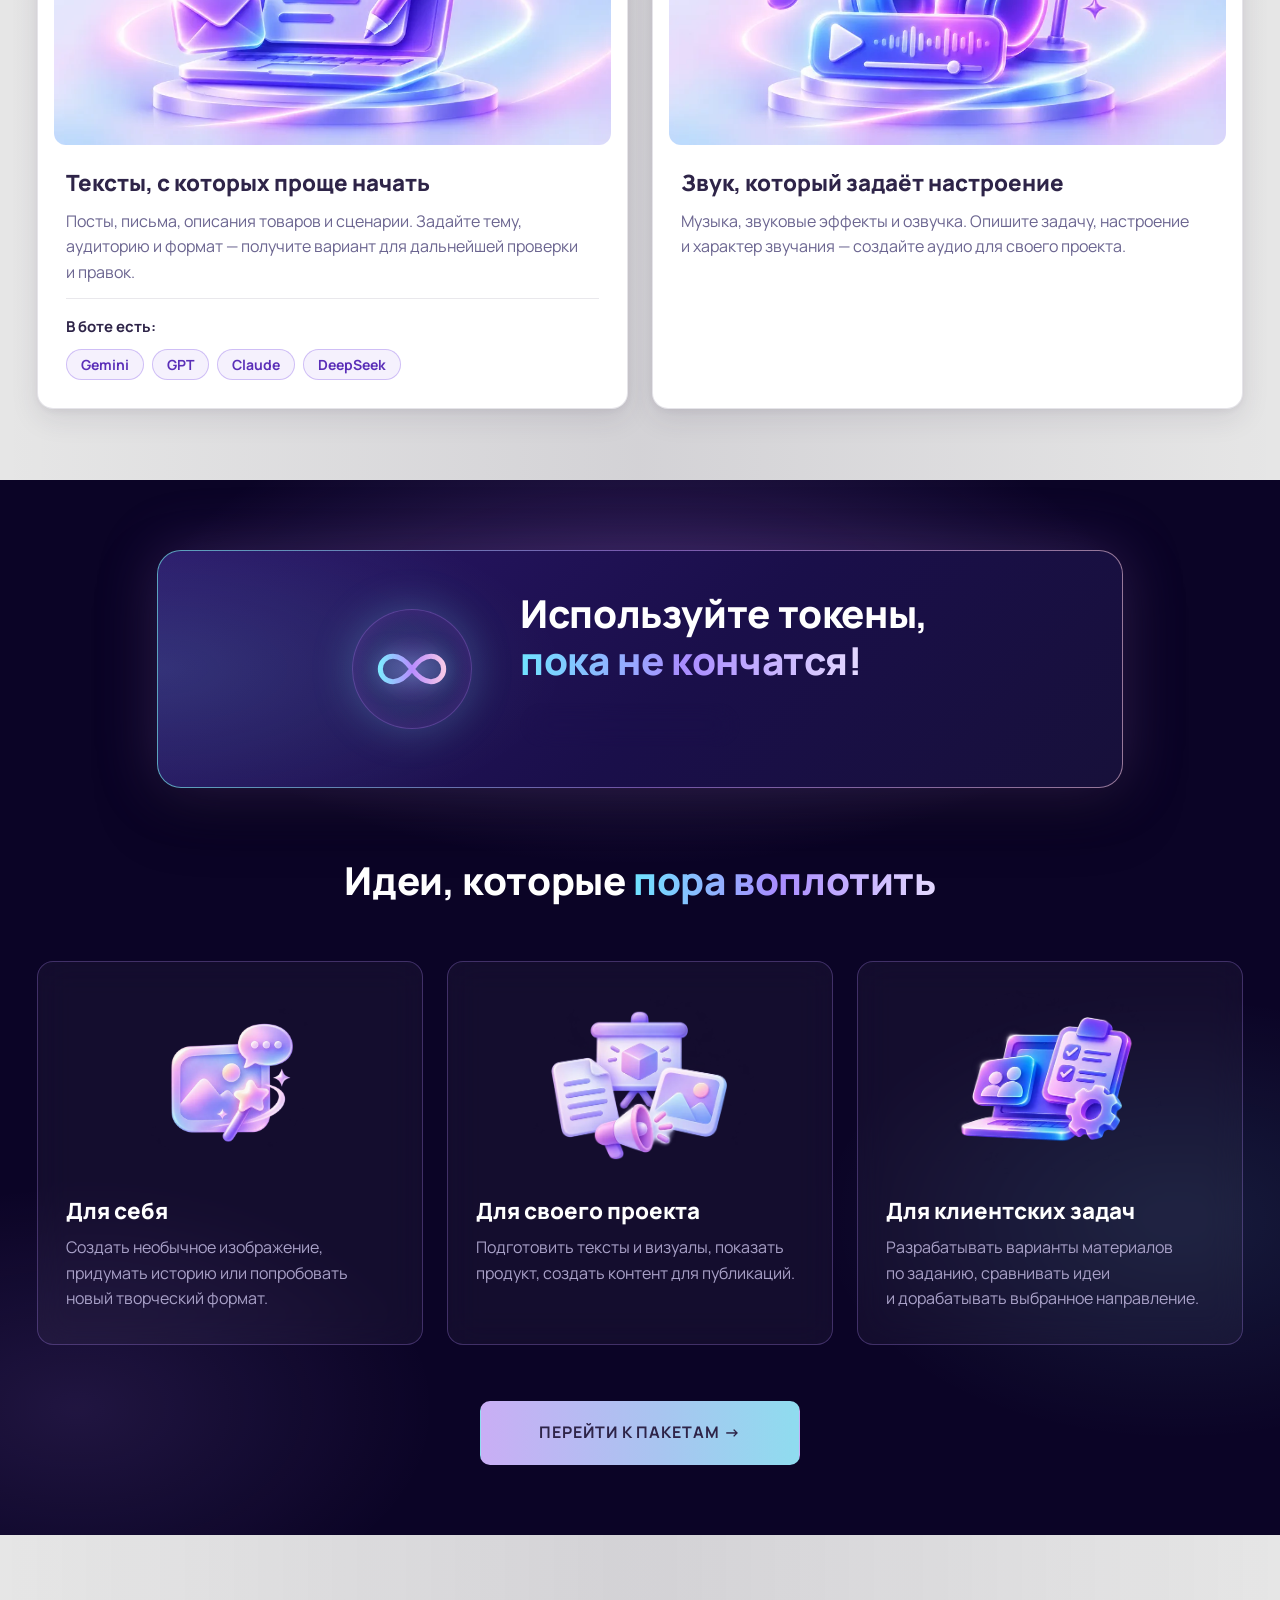
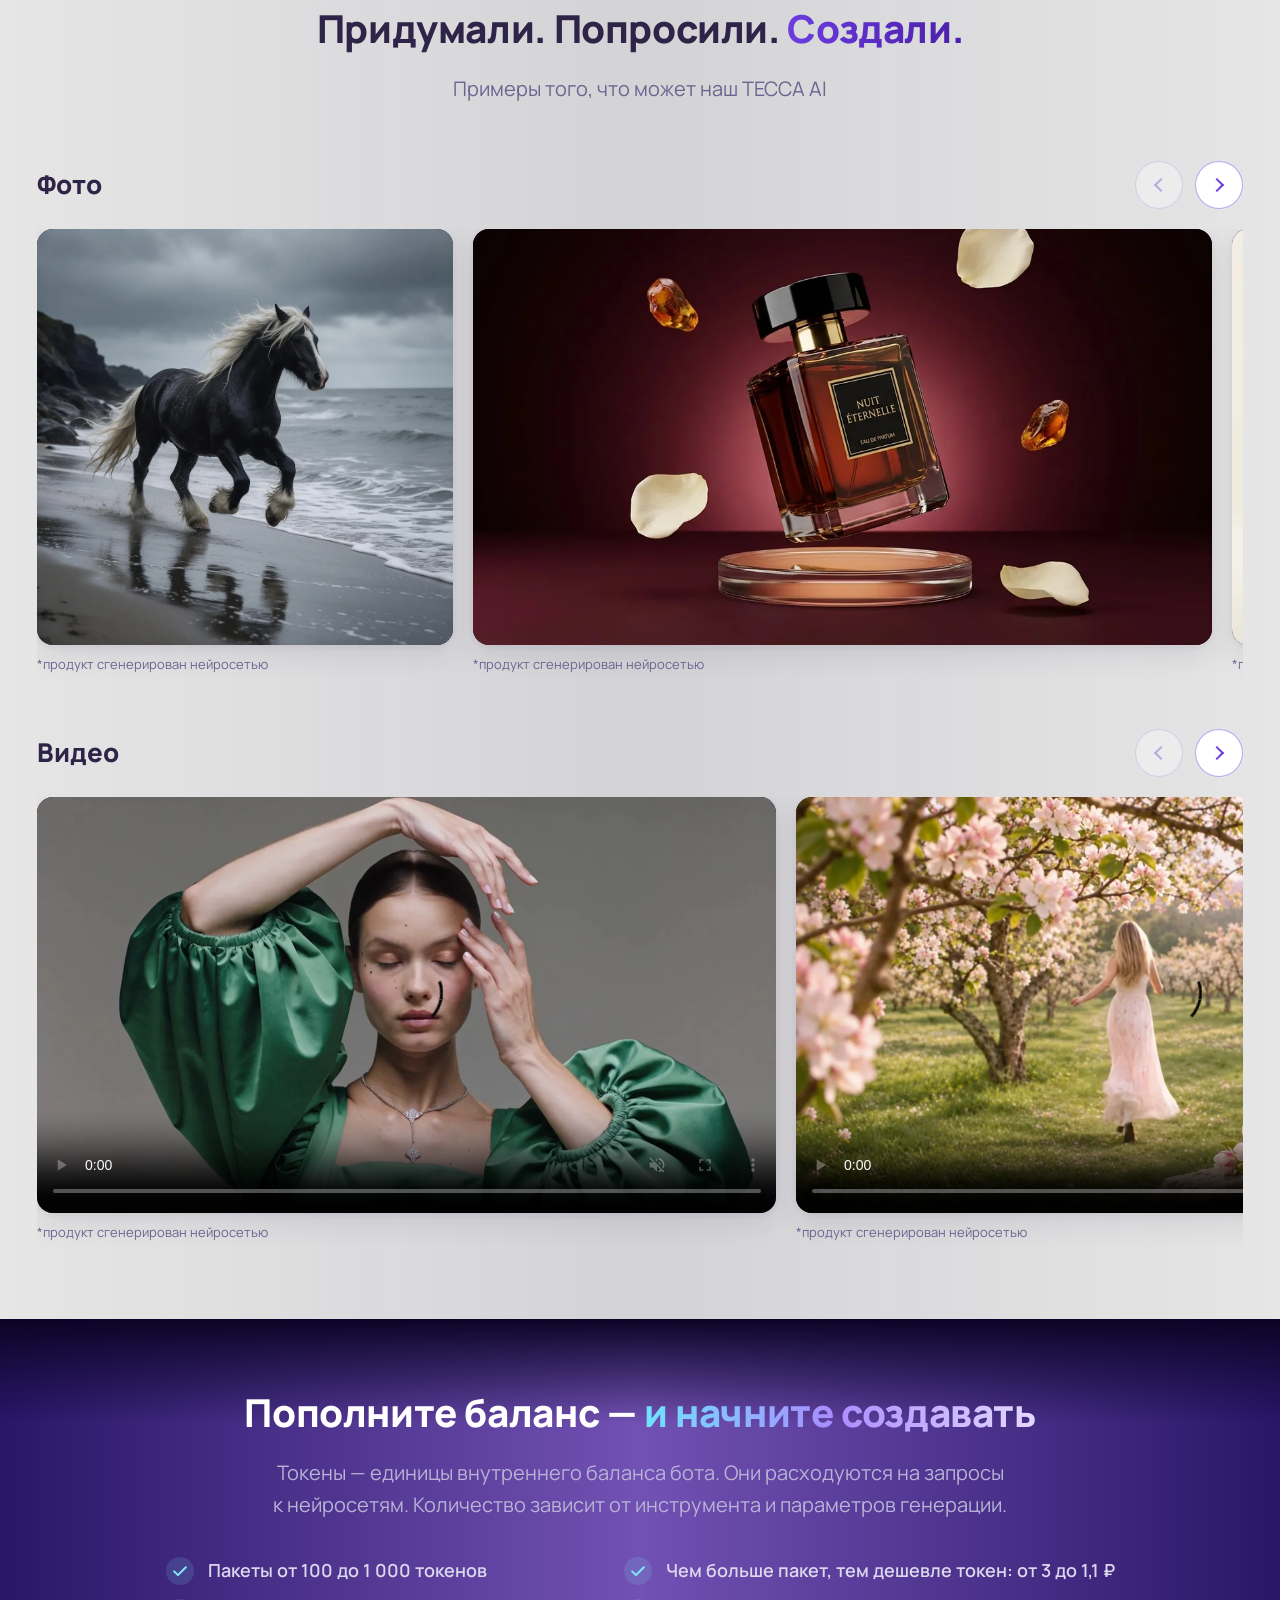
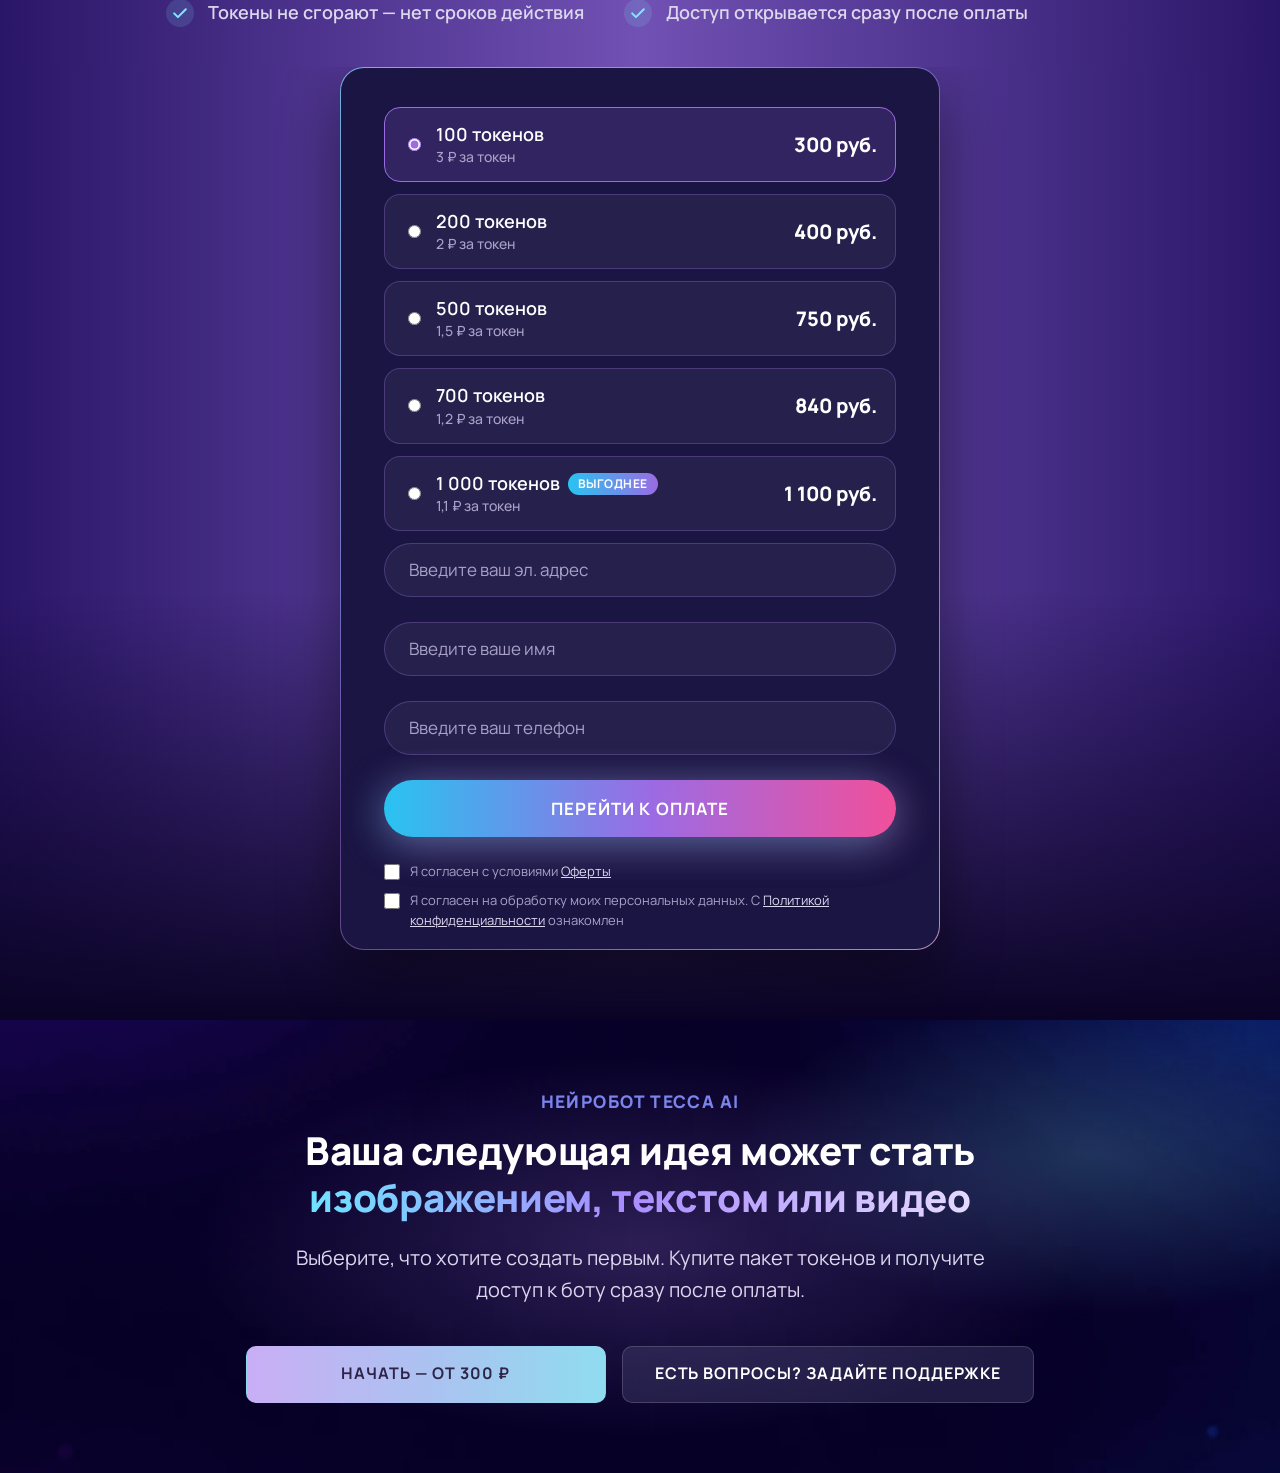
==== commit 5f2c8fb2: "Форма заказа под экраном пакетов, HTML в два блока Рамку «Выберите пакет» убрал. Форма заказа — отде" ====
--- a/index.html
+++ b/index.html
@@ -5,7 +5,7 @@
 <meta name="viewport" content="width=device-width, initial-scale=1">
 <title>Нейробот ТЕССА AI — превью</title>
 <style>html { font-size: 10px; } body { margin: 0; }</style>
-<link rel="stylesheet" href="page.css?v=1794912771">
+<link rel="stylesheet" href="preview.css?v=1794914136">
 </head>
 <body>
 <!--
@@ -13,7 +13,9 @@
   Текст — по Google Doc 17YE_QEClYYxYqXPgtH-I6ZBmIBUkoX9PtRcCa4hP0PA («ТЗ на сайт продажи БОТ-ИИ»).
   Оформление — как на ../sale, ../ai-songs и ../ai-sound, тот же набор компонентов.
 
-  Вставляется в блок «HTML» страницы ГетКурса целиком.
+  Вставляется в два блока «HTML» страницы ГетКурса: build.py режет файл по метке
+  «ГРАНИЦА БЛОКОВ» на gc/page-top.html (экраны 1–6) и gc/page-bottom.html (финал),
+  между ними стоит блок формы заказа.
   Все классы — tsss-блок__элемент--модификатор, всё внутри .tsss-page.
 
   Пути img/... и video/..., код формы вопроса b-ASK и id блока формы заказа ltBlockTOKENS —
@@ -239,53 +241,31 @@
   </section>
 
   <!-- ==================== ЭКРАН 6. ПАКЕТЫ ТОКЕНОВ (блок с продажей) ====================
-       Одна форма заказа ГетКурса с выбором пакета. Сам блок формы стоит на странице
-       отдельно — page.js переносит его в .tsss-packs__panel по id из data-tsss-form
-       (заготовка ltBlockTOKENS, настоящий id подставляет build.py). -->
-  <section class="tsss-section tsss-section--violet tsss-packs" id="tsss-packs">
-    <div class="tsss-container tsss-packs__layout">
-      <div class="tsss-packs__intro">
-        <h2 class="tsss-section__title">Пополните баланс&nbsp;— <span class="tsss-grad-text">и&nbsp;начните создавать</span></h2>
-        <p class="tsss-section__lead">Токены&nbsp;— единицы внутреннего баланса бота. Они расходуются на&nbsp;запросы к&nbsp;нейросетям. Количество зависит от&nbsp;инструмента и&nbsp;параметров генерации.</p>
-        <ul class="tsss-packs__facts">
-          <li class="tsss-packs__fact"><svg class="tsss-packs__fact-icon" viewBox="0 0 24 24" aria-hidden="true"><path d="m5 12.5 4.5 4.5L19 7.5" fill="none" stroke="currentColor" stroke-width="2.4" stroke-linecap="round" stroke-linejoin="round"/></svg><span>Пакеты от&nbsp;100 до&nbsp;1&nbsp;000 токенов</span></li>
-          <li class="tsss-packs__fact"><svg class="tsss-packs__fact-icon" viewBox="0 0 24 24" aria-hidden="true"><path d="m5 12.5 4.5 4.5L19 7.5" fill="none" stroke="currentColor" stroke-width="2.4" stroke-linecap="round" stroke-linejoin="round"/></svg><span>Чем больше пакет, тем дешевле токен: от&nbsp;3 до&nbsp;1,1&nbsp;₽</span></li>
-          <li class="tsss-packs__fact"><svg class="tsss-packs__fact-icon" viewBox="0 0 24 24" aria-hidden="true"><path d="m5 12.5 4.5 4.5L19 7.5" fill="none" stroke="currentColor" stroke-width="2.4" stroke-linecap="round" stroke-linejoin="round"/></svg><span>Токены не&nbsp;сгорают&nbsp;— нет сроков действия</span></li>
-          <li class="tsss-packs__fact"><svg class="tsss-packs__fact-icon" viewBox="0 0 24 24" aria-hidden="true"><path d="m5 12.5 4.5 4.5L19 7.5" fill="none" stroke="currentColor" stroke-width="2.4" stroke-linecap="round" stroke-linejoin="round"/></svg><span>Доступ открывается сразу после оплаты</span></li>
-        </ul>
-      </div>
-
-      <div class="tsss-packs__panel">
-        <p class="tsss-packs__panel-title">Выберите пакет</p>
-        <div class="tsss-packs__form" data-tsss-form="ltBlockFORMS"></div>
-      </div>
-    </div>
-  </section>
-
-  <!-- ==================== ЭКРАН 7. ФИНАЛ ==================== -->
-  <section class="tsss-section tsss-section--dark tsss-final">
-    <img class="tsss-final__bg" src="img/final-bg.webp" alt="" width="1536" height="1024" loading="lazy">
-
-    <div class="tsss-container tsss-final__inner">
-      <p class="tsss-eyebrow">Нейробот ТЕССА&nbsp;AI</p>
-      <h2 class="tsss-section__title tsss-final__title">Ваша следующая идея может стать <span class="tsss-grad-text">изображением, текстом или&nbsp;видео</span></h2>
-      <p class="tsss-section__lead tsss-final__lead">Выберите, что хотите создать первым. Купите пакет токенов и&nbsp;получите доступ к&nbsp;боту сразу после оплаты.</p>
-
-      <div class="tsss-final__actions">
-        <a class="tsss-btn tsss-btn--glow" href="#tsss-packs">Начать&nbsp;— от&nbsp;300&nbsp;₽</a>
-        <a class="tsss-btn tsss-btn--glass" href="javascript:void(0);" onclick="ltShowModalBlock('b-ASK')">Есть вопросы? Задайте поддержке</a>
-      </div>
+       Здесь только заголовок и пункты. Сама форма заказа — отдельный блок ГетКурса,
+       он стоит сразу после этого HTML-блока и продолжает фон экрана (стили — #ltBlockTOKENS
+       в page.css). data-tsss-form — id блока формы для page.js: он дописывает цену за токен. -->
+  <section class="tsss-section tsss-section--violet tsss-packs" id="tsss-packs" data-tsss-form="ltBlockTOKENS">
+    <div class="tsss-container">
+      <h2 class="tsss-section__title">Пополните баланс&nbsp;— <span class="tsss-grad-text">и&nbsp;начните создавать</span></h2>
+      <p class="tsss-section__lead">Токены&nbsp;— единицы внутреннего баланса бота. Они расходуются на&nbsp;запросы к&nbsp;нейросетям. Количество зависит от&nbsp;инструмента и&nbsp;параметров генерации.</p>
+      <ul class="tsss-packs__facts">
+        <li class="tsss-packs__fact"><svg class="tsss-packs__fact-icon" viewBox="0 0 24 24" aria-hidden="true"><path d="m5 12.5 4.5 4.5L19 7.5" fill="none" stroke="currentColor" stroke-width="2.4" stroke-linecap="round" stroke-linejoin="round"/></svg><span>Пакеты от&nbsp;100 до&nbsp;1&nbsp;000 токенов</span></li>
+        <li class="tsss-packs__fact"><svg class="tsss-packs__fact-icon" viewBox="0 0 24 24" aria-hidden="true"><path d="m5 12.5 4.5 4.5L19 7.5" fill="none" stroke="currentColor" stroke-width="2.4" stroke-linecap="round" stroke-linejoin="round"/></svg><span>Чем больше пакет, тем дешевле токен: от&nbsp;3 до&nbsp;1,1&nbsp;₽</span></li>
+        <li class="tsss-packs__fact"><svg class="tsss-packs__fact-icon" viewBox="0 0 24 24" aria-hidden="true"><path d="m5 12.5 4.5 4.5L19 7.5" fill="none" stroke="currentColor" stroke-width="2.4" stroke-linecap="round" stroke-linejoin="round"/></svg><span>Токены не&nbsp;сгорают&nbsp;— нет сроков действия</span></li>
+        <li class="tsss-packs__fact"><svg class="tsss-packs__fact-icon" viewBox="0 0 24 24" aria-hidden="true"><path d="m5 12.5 4.5 4.5L19 7.5" fill="none" stroke="currentColor" stroke-width="2.4" stroke-linecap="round" stroke-linejoin="round"/></svg><span>Доступ открывается сразу после оплаты</span></li>
+      </ul>
     </div>
   </section>
 
 </div>
+
 <!--
   Макет формы заказа ГетКурса — только для превью (preview.html, index.html).
   Разметка упрощена с настоящей формы b-0c276 (страница id=4836698, form02, пять
-  предложений «БОТ AI | Покупка N токенов», галочки оферты и персональных данных). id — заготовка ltBlockFORMS, чтобы
-  к макету применились стили форм из page.css. В gc/ не попадает.
+  предложений «БОТ AI | Покупка N токенов», галочки оферты и персональных данных). id — заготовка ltBlockTOKENS: build.py кладёт макет
+  между частями страницы, а в preview.css стили форм пишет на этот id. В gc/ не попадает.
 -->
-<div id="ltBlockFORMS" class="lt-block lt-view form02 lt-form lt-form-normal">
+<div id="ltBlockTOKENS" class="lt-block lt-view form02 lt-form lt-form-normal">
   <div class="lt-block-wrapper">
   <div class="container">
   <div class="row">
@@ -365,6 +345,30 @@
   </div>
 </div>
 
-<script src="page.js?v=1794912771"></script>
+<!-- ==================== ГРАНИЦА БЛОКОВ ====================
+     build.py режет страницу здесь на два HTML-блока: выше — экраны 1–6, ниже — финал.
+     Между ними на ГетКурсе стоит блок формы заказа. -->
+
+<div class="tsss-page tsss-page--ai-bot">
+
+  <!-- ==================== ЭКРАН 7. ФИНАЛ ==================== -->
+  <section class="tsss-section tsss-section--dark tsss-final">
+    <img class="tsss-final__bg" src="img/final-bg.webp" alt="" width="1536" height="1024" loading="lazy">
+
+    <div class="tsss-container tsss-final__inner">
+      <p class="tsss-eyebrow">Нейробот ТЕССА&nbsp;AI</p>
+      <h2 class="tsss-section__title tsss-final__title">Ваша следующая идея может стать <span class="tsss-grad-text">изображением, текстом или&nbsp;видео</span></h2>
+      <p class="tsss-section__lead tsss-final__lead">Выберите, что хотите создать первым. Купите пакет токенов и&nbsp;получите доступ к&nbsp;боту сразу после оплаты.</p>
+
+      <div class="tsss-final__actions">
+        <a class="tsss-btn tsss-btn--glow" href="#tsss-packs">Начать&nbsp;— от&nbsp;300&nbsp;₽</a>
+        <a class="tsss-btn tsss-btn--glass" href="javascript:void(0);" onclick="ltShowModalBlock('b-ASK')">Есть вопросы? Задайте поддержке</a>
+      </div>
+    </div>
+  </section>
+
+</div>
+
+<script src="page.js?v=1794914136"></script>
 </body>
 </html>
--- a/preview.css
+++ b/preview.css
@@ -0,0 +1,1707 @@
+@import url('https://fonts.googleapis.com/css2?family=Manrope:wght@400;500;600;700;800&display=swap');
+
+/* ============================================================
+   Нейробот «ТЕССА AI» — страница продажи пакетов токенов.
+   Основа — CSS страницы ../sale (а она — ../ai-songs и ../ai-sound):
+   те же токены и компоненты, первый экран, финал и оформление форм.
+   Секции бота (что создать, без срока, идеи, примеры, пакеты) —
+   новые, в том же стиле.
+
+   Вставляется в блок «CSS» страницы ГетКурса целиком.
+
+   Правила:
+   - все классы tsss-блок__элемент--модификатор, переменные --tsss-*;
+   - селекторов по голым тегам нет: всё под .tsss-page, теги — через :where();
+   - размеры в px, а не в rem: у ГетКурса `html { font-size: 10px }`.
+
+   Порядок: токены → база → компоненты → секции → формы → адаптив.
+   ============================================================ */
+
+/* ============================================================
+   ТОКЕНЫ
+   Палитра и общие токены — как на page_web_av, ниже добавлены
+   цвета этого макета. Подвал (общая страница footer) опирается
+   на --tsss-* и .tsss-section--dark, поэтому имена сохранены.
+   ============================================================ */
+
+:root {
+  /* ---------- Палитра брендбука ---------- */
+  --tsss-ai-glow: #7FE8FF;
+  --tsss-lavender: #B88CFF;
+  --tsss-pastel-lilac: #D8C2FF;
+  --tsss-blush-pink: #F6C7E8;
+  --tsss-cloud-white: #FFFFFF;
+  --tsss-night-plum: #2E2448;
+
+  /* ---------- Роли текста ---------- */
+  --tsss-text: #2E2448;
+  --tsss-text-muted: #6B6590;
+  --tsss-text-inverse: #FFFFFF;
+  --tsss-text-on-dark: #B9B2D6;
+
+  /* ---------- Акценты ---------- */
+  --tsss-accent: #6C3CE0;
+  --tsss-accent-deep: #4A1FA8;
+  --tsss-accent-ink: #5B2FB8;
+  --tsss-accent-cyan: #0E7490;
+
+  /* ---------- Фоны сцен из макета ---------- */
+  --tsss-night-deep: #0B0426;
+  --tsss-night: #17103A;
+  --tsss-violet: #2A1668;
+  --tsss-light-bg: #E6E6E6;
+  --tsss-pale-bg: #F3F3F3;
+  --tsss-graphite: #424242;
+
+  /* ---------- Градиенты макета ---------- */
+  /* Текст на тёмном: циан → лаванда → почти белый */
+  --tsss-grad-text-dark: linear-gradient(90deg, #6FE3FF 0%, #A98CFF 48%, #E4D9FF 100%);
+  /* Текст на светлом. В макете градиент #0E7490 → #6C3CE0 → #4A1FA8 растянут
+     на весь заголовок, а выделено только последнее слово — поэтому видна
+     его фиолетовая часть. Для выделения внутри строки берём её же. */
+  --tsss-grad-text-light: linear-gradient(90deg, #6C3CE0 0%, #4A1FA8 100%);
+  /* Кнопка «светящаяся»: сирень → голубой */
+  --tsss-grad-btn-glow: linear-gradient(90deg, #C9AEF5 0%, #A9C4F0 55%, #8FDCEF 100%);
+  /* Кнопка фиолетовая */
+  --tsss-grad-btn-violet: linear-gradient(90deg, #6C3CE0 0%, #4A1FA8 100%);
+  /* Тонкие разделители и полоски */
+  --tsss-grad-line: linear-gradient(90deg, #0E7490 0%, #6C3CE0 55%, #B03CC8 100%);
+  --tsss-grad-line-dark: linear-gradient(90deg, #7FE8FF 0%, #B88CFF 50%, #F6C7E8 100%);
+
+  /* ---------- Типографика ---------- */
+  --tsss-font-body: 'Manrope', system-ui, -apple-system, 'Segoe UI', sans-serif;
+
+  --tsss-fs-h2: clamp(28px, 18px + 1.6vw, 40px);
+  --tsss-fs-h2-lg: clamp(30px, 18px + 2vw, 48px);
+  --tsss-fs-h3: 20px;
+  --tsss-fs-lead: clamp(17px, 14px + 0.5vw, 20px);
+  --tsss-fs-body: 16px;
+  --tsss-fs-small: 14px;
+  --tsss-fs-badge: 13px;
+
+  --tsss-lh-heading: 1.22;
+  --tsss-lh-body: 1.6;
+
+  /* ---------- Сетка и отступы ---------- */
+  --tsss-container: 1280px;      /* 1200 контента + поля */
+  --tsss-container-wide: 1724px; /* секции с карточками шире основной колонки */
+  --tsss-container-narrow: 1040px;
+  --tsss-gutter: clamp(16px, 6px + 2.4vw, 40px);
+  --tsss-section-pad: clamp(56px, 32px + 3vw, 96px);
+  /* Нужны подвалу (footer.css с page_web_av): он подключается без своих токенов */
+  --tsss-space-3: 12px;
+  --tsss-space-8: 32px;
+
+  /* ---------- Радиусы ---------- */
+  --tsss-radius-sm: 8px;
+  --tsss-radius-btn: 10px;
+  --tsss-radius-md: 16px;
+  --tsss-radius-lg: 24px;
+  --tsss-radius-pill: 999px;
+
+  /* ---------- Тени ---------- */
+  --tsss-shadow-card: 0 2px 6px rgba(46, 36, 72, 0.06), 0 10px 28px rgba(46, 36, 72, 0.10);
+  --tsss-shadow-card-open: 0 -1px 34px rgba(46, 36, 72, 0.12), 0 -2px 26px rgba(108, 60, 224, 0.22);
+
+  /* ---------- Прочее ---------- */
+  --tsss-focus-ring: #6C3CE0;
+  --tsss-transition: 0.25s ease;
+}
+
+/* ============================================================
+   БАЗА — локальный сброс внутри .tsss-page
+   ============================================================ */
+
+.tsss-page,
+.tsss-page *,
+.tsss-page *::before,
+.tsss-page *::after {
+  box-sizing: border-box;
+}
+
+.tsss-page {
+  margin: 0;
+  overflow-x: clip;
+  font-family: var(--tsss-font-body);
+  font-size: var(--tsss-fs-body);
+  font-weight: 400;
+  line-height: var(--tsss-lh-body);
+  color: var(--tsss-text);
+  text-align: left;
+  -webkit-font-smoothing: antialiased;
+}
+
+/* :where() держит специфичность сброса на нуле: любой класс компонента
+   перебивает его независимо от порядка правил (баг с margin у <p>
+   на page_web_av ловили именно на этом). */
+.tsss-page :where(h1, h2, h3, p, figure, ul, ol, li) {
+  margin: 0;
+  padding: 0;
+}
+
+.tsss-page :where(ul, ol) {
+  list-style: none;
+}
+
+.tsss-page img {
+  display: block;
+  max-width: 100%;
+}
+
+.tsss-page :where(img) {
+  height: auto;
+}
+
+.tsss-page :where(a) {
+  color: inherit;
+  text-decoration: none;
+}
+
+.tsss-page :where(button) {
+  margin: 0;
+  font: inherit;
+  color: inherit;
+  background: none;
+  border: 0;
+}
+
+.tsss-page :where(s) {
+  text-decoration-thickness: 1px;
+}
+
+.tsss-page :focus-visible {
+  outline: 2px solid var(--tsss-focus-ring);
+  outline-offset: 3px;
+  border-radius: 4px;
+}
+
+/* ---------- Контейнер ---------- */
+
+.tsss-page .tsss-container {
+  width: 100%;
+  max-width: var(--tsss-container);
+  margin-inline: auto;
+  padding-inline: var(--tsss-gutter);
+}
+
+.tsss-page .tsss-container--wide {
+  max-width: var(--tsss-container-wide);
+}
+
+.tsss-page .tsss-container--narrow {
+  max-width: var(--tsss-container-narrow);
+}
+
+/* ---------- Утилиты ---------- */
+
+/* Градиентная заливка текста. Цвет градиента зависит от тона секции. */
+.tsss-page .tsss-grad-text {
+  background-image: var(--tsss-tone-grad, var(--tsss-grad-text-light));
+  -webkit-background-clip: text;
+  background-clip: text;
+  color: transparent;
+}
+
+/* Пометка о том, чего нет в макете. Видна сразу, чтобы не уехало в продакшн незамеченным. */
+.tsss-page .tsss-todo {
+  color: #C0392B;
+  font-style: italic;
+}
+
+/* Блокировка прокрутки — на <html>, ГетКурс держит свои стили на body */
+.tsss-scroll-lock {
+  overflow: hidden;
+}
+
+/* ============================================================
+   ТОНА СЕКЦИЙ
+   Компоненты внутри берут цвета только из --tsss-tone-*, поэтому
+   одна карточка работает и на светлом, и на тёмном фоне.
+   ============================================================ */
+
+.tsss-page .tsss-section--light,
+.tsss-page .tsss-section--pale {
+  --tsss-tone-title: var(--tsss-text);
+  --tsss-tone-text: var(--tsss-text);
+  --tsss-tone-muted: var(--tsss-text-muted);
+  --tsss-tone-grad: var(--tsss-grad-text-light);
+  --tsss-tone-card-bg: #FFFFFF;
+  --tsss-tone-card-border: rgba(46, 36, 72, 0.12);
+  --tsss-tone-card-shadow: var(--tsss-shadow-card);
+  --tsss-tone-bg: var(--tsss-light-bg);
+}
+
+/* Светло-серый фон с тёмной полосой по центру — как в макете */
+.tsss-page .tsss-section--light {
+  background:
+    linear-gradient(90deg, rgba(46, 36, 72, 0) 0%, rgba(46, 36, 72, 0.10) 50%, rgba(46, 36, 72, 0) 100%),
+    var(--tsss-light-bg);
+}
+
+.tsss-page .tsss-section--pale {
+  --tsss-tone-title: var(--tsss-graphite);
+  background: var(--tsss-pale-bg);
+}
+
+.tsss-page .tsss-section--violet,
+.tsss-page .tsss-section--dark {
+  --tsss-tone-title: var(--tsss-cloud-white);
+  --tsss-tone-text: #DCD7EE;
+  --tsss-tone-muted: var(--tsss-text-on-dark);
+  --tsss-tone-grad: var(--tsss-grad-text-dark);
+  --tsss-tone-card-bg: rgba(255, 255, 255, 0.07);
+  --tsss-tone-card-border: rgba(184, 140, 255, 0.38);
+  --tsss-tone-card-shadow: none;
+  --tsss-tone-bg: var(--tsss-night-deep);
+  --tsss-focus-ring: var(--tsss-ai-glow);
+}
+
+.tsss-page .tsss-section--violet {
+  --tsss-tone-bg: var(--tsss-violet);
+  background: var(--tsss-violet);
+}
+
+/* Подвал (общая страница footer) читает --tsss-tone-* и ждёт эти значения */
+.tsss-page .tsss-section--dark {
+  --tsss-tone-text: #DCD7EE;
+  --tsss-tone-muted: #A9A1C8;
+}
+
+/* ============================================================
+   КОМПОНЕНТЫ
+   ============================================================ */
+
+/* ---------- Кнопка ---------- */
+
+.tsss-page .tsss-btn {
+  display: inline-flex;
+  align-items: center;
+  justify-content: center;
+  min-height: 57px;
+  padding: 18px 32px;
+  border: 1px solid transparent;
+  border-radius: var(--tsss-radius-btn);
+  font-family: var(--tsss-font-body);
+  font-size: 16px;
+  font-weight: 700;
+  line-height: 1.1;
+  letter-spacing: 0.06em;
+  text-transform: uppercase;
+  text-align: center;
+  text-decoration: none;
+  cursor: pointer;
+  transition:
+    transform var(--tsss-transition),
+    box-shadow var(--tsss-transition),
+    filter var(--tsss-transition),
+    background-color var(--tsss-transition);
+}
+
+.tsss-page .tsss-btn:hover {
+  transform: translateY(-2px);
+  text-decoration: none;
+}
+
+.tsss-page .tsss-btn:active {
+  transform: translateY(0);
+}
+
+/* Сирень → голубой, тёмный текст. Основная кнопка на тёмных секциях. */
+.tsss-page .tsss-btn--glow {
+  background: var(--tsss-grad-btn-glow);
+  color: var(--tsss-text);
+}
+
+.tsss-page .tsss-btn--glow:hover {
+  filter: brightness(1.05);
+  box-shadow: 0 8px 32px rgba(143, 220, 239, 0.35);
+  color: var(--tsss-text);
+}
+
+/* Фиолетовая, белый текст. Основная кнопка на светлых секциях. */
+.tsss-page .tsss-btn--violet {
+  background: var(--tsss-grad-btn-violet);
+  color: var(--tsss-text-inverse);
+}
+
+.tsss-page .tsss-btn--violet:hover {
+  filter: brightness(1.1);
+  box-shadow: 0 8px 28px rgba(108, 60, 224, 0.35);
+  color: var(--tsss-text-inverse);
+}
+
+/* Стеклянная, вторичная на тёмном фоне */
+.tsss-page .tsss-btn--glass {
+  background: rgba(120, 120, 170, 0.22);
+  border-color: rgba(255, 255, 255, 0.16);
+  color: var(--tsss-text-inverse);
+  -webkit-backdrop-filter: blur(12px);
+  backdrop-filter: blur(12px);
+}
+
+.tsss-page .tsss-btn--glass:hover {
+  background: rgba(120, 120, 170, 0.34);
+  color: var(--tsss-text-inverse);
+}
+
+/* Контурная, вторичная на светлом фоне */
+.tsss-page .tsss-btn--outline {
+  background: transparent;
+  border-color: rgba(108, 60, 224, 0.55);
+  color: var(--tsss-accent-deep);
+}
+
+.tsss-page .tsss-btn--outline:hover {
+  background: rgba(108, 60, 224, 0.08);
+  border-color: var(--tsss-accent);
+  color: var(--tsss-accent-deep);
+}
+
+/* Крупная кнопка под секцией: 589×84 в макете */
+.tsss-page .tsss-btn--lg {
+  width: min(100%, 589px);
+  min-height: 84px;
+  font-size: clamp(16px, 13px + 0.5vw, 20px);
+}
+
+.tsss-page .tsss-btn--block {
+  width: 100%;
+}
+
+/* ---------- Логотип ---------- */
+
+.tsss-page .tsss-logo {
+  display: inline-flex;
+  align-items: center;
+  gap: 12px;
+}
+
+.tsss-page .tsss-logo__img {
+  width: 45px;
+  height: 45px;
+}
+
+.tsss-page .tsss-logo__text {
+  font-size: 11.5px;
+  font-weight: 700;
+  line-height: 1.36;
+  color: var(--tsss-cloud-white);
+}
+
+/* ---------- Секция: заголовок, лид, кнопки ---------- */
+
+.tsss-page .tsss-section {
+  position: relative;
+  padding-block: var(--tsss-section-pad);
+  color: var(--tsss-tone-text);
+}
+
+.tsss-page .tsss-section__title {
+  margin-bottom: 56px;
+  font-size: var(--tsss-fs-h2);
+  font-weight: 800;
+  line-height: var(--tsss-lh-heading);
+  letter-spacing: -0.01em;
+  text-align: center;
+  color: var(--tsss-tone-title);
+}
+
+/* Подзаголовок прижат к заголовку */
+.tsss-page .tsss-section__title:has(+ .tsss-section__lead) {
+  margin-bottom: 20px;
+}
+
+.tsss-page .tsss-section__lead {
+  max-width: 860px;
+  margin: 0 auto 56px;
+  font-size: var(--tsss-fs-lead);
+  line-height: 1.6;
+  text-align: center;
+  color: var(--tsss-tone-muted);
+}
+
+.tsss-page .tsss-section__actions {
+  display: flex;
+  flex-wrap: wrap;
+  justify-content: center;
+  gap: 16px 24px;
+  margin-top: 56px;
+}
+
+/* Пара кнопок «Оплатить / Посмотреть программу» — одинаковой ширины */
+.tsss-page .tsss-section__actions .tsss-btn:not(.tsss-btn--lg) {
+  min-width: 320px;
+  min-height: 64px;
+}
+
+/* Подпись после карточек */
+.tsss-page .tsss-section__note {
+  max-width: 860px;
+  margin: 48px auto 0;
+  font-size: var(--tsss-fs-lead);
+  line-height: 1.6;
+  text-align: center;
+  color: var(--tsss-tone-muted);
+}
+
+.tsss-page .tsss-section__note + .tsss-section__actions {
+  margin-top: 40px;
+}
+
+/* ---------- Карточка ---------- */
+
+.tsss-page .tsss-card {
+  position: relative;
+  border: 1px solid var(--tsss-tone-card-border);
+  border-radius: var(--tsss-radius-md);
+  background: var(--tsss-tone-card-bg);
+  box-shadow: var(--tsss-tone-card-shadow);
+}
+
+.tsss-page .tsss-card__title {
+  font-size: var(--tsss-fs-h3);
+  font-weight: 700;
+  line-height: 1.3;
+  color: var(--tsss-tone-title);
+}
+
+.tsss-page .tsss-card__text {
+  font-size: var(--tsss-fs-body);
+  line-height: 1.6;
+  color: var(--tsss-tone-muted);
+}
+
+/* ---------- Разделитель-градиент ---------- */
+
+.tsss-page .tsss-divider {
+  display: block;
+  width: 96px;
+  height: 2px;
+  margin-inline: auto;
+  border-radius: 2px;
+  background: var(--tsss-grad-line);
+}
+
+.tsss-page .tsss-divider--short {
+  width: 40px;
+  margin-inline: 0;
+  background: var(--tsss-grad-line-dark);
+}
+
+/* ---------- Плашка «Часть N» ---------- */
+
+.tsss-page .tsss-badge {
+  display: inline-block;
+  align-self: flex-start;
+  padding: 2px 12px;
+  border: 1px solid rgba(108, 60, 224, 0.45);
+  border-radius: var(--tsss-radius-pill);
+  font-size: var(--tsss-fs-badge);
+  font-weight: 800;
+  line-height: 1.6;
+  letter-spacing: 0.08em;
+  text-transform: uppercase;
+  color: var(--tsss-accent-ink);
+}
+
+/* ---------- Таблетка ---------- */
+
+.tsss-page .tsss-pill {
+  padding: 12px 24px;
+  border: 1px solid rgba(184, 140, 255, 0.24);
+  border-radius: var(--tsss-radius-pill);
+  background: rgba(255, 255, 255, 0.05);
+  -webkit-backdrop-filter: blur(16px);
+  backdrop-filter: blur(16px);
+  font-size: 16px;
+  font-weight: 600;
+  line-height: 1.3;
+  text-align: center;
+  color: var(--tsss-cloud-white);
+}
+
+/* Широкая таблетка встаёт отдельной строкой: двум таким не хватает ширины списка */
+.tsss-page .tsss-pill--wide {
+  min-width: min(100%, 436px);
+}
+
+.tsss-page .tsss-pill--accent {
+  border-color: rgba(127, 232, 255, 0.55);
+  background: rgba(127, 232, 255, 0.10);
+  box-shadow: 0 0 24px rgba(127, 232, 255, 0.45);
+  color: var(--tsss-ai-glow);
+}
+
+/* ---------- Рамка под фото ---------- */
+
+.tsss-page .tsss-frame {
+  overflow: hidden;
+  border: 1px solid rgba(184, 140, 255, 0.35);
+  border-radius: var(--tsss-radius-sm);
+  background:
+    linear-gradient(135deg, rgba(184, 140, 255, 0.10), rgba(127, 232, 255, 0.06)),
+    rgba(11, 4, 38, 0.35);
+}
+
+.tsss-page .tsss-frame__img {
+  width: 100%;
+  height: 100%;
+  object-fit: cover;
+}
+
+/* ============================================================
+   СЕКЦИИ
+   ============================================================ */
+/* ---------- Первый экран ---------- */
+
+.tsss-page .tsss-hero {
+  position: relative;
+  background: var(--tsss-night-deep);
+  color: var(--tsss-cloud-white);
+}
+
+.tsss-page .tsss-hero__stage {
+  position: relative;
+  overflow: hidden;
+}
+
+.tsss-page .tsss-hero__bg {
+  position: absolute;
+  inset: 0;
+  width: 100%;
+  height: 100%;
+  object-fit: cover;
+  object-position: right center;
+}
+
+/* Затемнение слева под текстом и снизу — переход в фон блока с иконками.
+   Точки градиента сняты с макета. */
+.tsss-page .tsss-hero__stage::after {
+  content: '';
+  position: absolute;
+  inset: 0;
+  background:
+    linear-gradient(180deg, rgba(11, 4, 38, 0) 72%, rgba(11, 4, 38, 0.30) 85%, rgba(11, 4, 38, 0.72) 94%, #0B0426 100%),
+    linear-gradient(90deg, #0B0426 0%, #0B0426 22%, rgba(11, 4, 38, 0.90) 34%, rgba(11, 4, 38, 0.66) 44%, rgba(11, 4, 38, 0.36) 50%, rgba(11, 4, 38, 0.12) 55%, rgba(11, 4, 38, 0) 60%);
+  pointer-events: none;
+}
+
+.tsss-page .tsss-hero__inner {
+  position: relative;
+  z-index: 1;
+  display: flex;
+  flex-direction: column;
+  align-items: flex-start;
+  min-height: 793px;
+  padding-block: 63px 96px;
+}
+
+.tsss-page .tsss-hero__logo {
+  margin-bottom: 30px;
+}
+
+.tsss-page .tsss-hero__eyebrow {
+  margin-bottom: 26px;
+  font-size: clamp(14px, 11px + 0.5vw, 20px);
+  font-weight: 800;
+  line-height: 1.2;
+  letter-spacing: 0.04em;
+  text-transform: uppercase;
+  color: #7B84EA;
+}
+
+.tsss-page .tsss-hero__title {
+  display: flex;
+  flex-direction: column;
+  margin-bottom: 32px;
+  font-weight: 800;
+  text-transform: uppercase;
+}
+
+.tsss-page .tsss-hero__title-main {
+  font-size: clamp(56px, 20px + 5.9vw, 132px);
+  line-height: 1;
+  letter-spacing: 0.01em;
+  background-image: var(--tsss-grad-text-dark);
+  -webkit-background-clip: text;
+  background-clip: text;
+  color: transparent;
+}
+
+.tsss-page .tsss-hero__title-sub {
+  margin-top: 10px;
+  font-size: clamp(18px, 10px + 1.4vw, 36px);
+  line-height: 1.2;
+  color: var(--tsss-cloud-white);
+}
+
+/* «Создание песен в SUNO» длиннее «AI-звук:» — главная строка мельче
+   и ограничена по ширине, чтобы не заходить на картинку справа */
+.tsss-page .tsss-hero__title--long .tsss-hero__title-main {
+  max-width: 640px;
+  font-size: clamp(40px, 16px + 3.2vw, 76px);
+  line-height: 1.02;
+}
+
+.tsss-page .tsss-hero__note {
+  max-width: 470px;
+  margin: -20px 0 40px;
+  font-size: clamp(15px, 13px + 0.3vw, 17px);
+  line-height: 1.5;
+  color: var(--tsss-text-on-dark);
+}
+
+.tsss-page .tsss-hero__text {
+  max-width: 470px;
+  margin-bottom: 40px;
+  font-size: clamp(17px, 14px + 0.45vw, 22.5px);
+  line-height: 1.3;
+  color: #D6D3E8;
+}
+
+.tsss-page .tsss-hero__actions {
+  display: flex;
+  flex-wrap: wrap;
+  gap: 24px;
+}
+
+.tsss-page .tsss-hero__actions .tsss-btn {
+  min-width: 290px;
+}
+
+
+/* ---------- Тёмный фон блока мастер-классов ---------- */
+
+.tsss-page .tsss-night {
+  background:
+    radial-gradient(60% 40% at 85% 12%, rgba(127, 232, 255, 0.14), rgba(127, 232, 255, 0) 70%),
+    radial-gradient(55% 35% at 8% 92%, rgba(184, 140, 255, 0.15), rgba(184, 140, 255, 0) 70%),
+    var(--tsss-night-deep);
+}
+
+/* Фон даёт обёртка .tsss-night */
+.tsss-page .tsss-night .tsss-section {
+  background: transparent;
+}
+
+/* ---------- Финал ---------- */
+
+.tsss-page .tsss-final {
+  overflow: hidden;
+  background: var(--tsss-night-deep);
+}
+
+.tsss-page .tsss-final__bg {
+  position: absolute;
+  inset: 0;
+  width: 100%;
+  height: 100%;
+  object-fit: cover;
+}
+
+.tsss-page .tsss-final::after {
+  content: '';
+  position: absolute;
+  inset: 0;
+  background:
+    radial-gradient(50% 60% at 50% 50%, rgba(184, 140, 255, 0.21), rgba(184, 140, 255, 0) 70%),
+    radial-gradient(40% 50% at 85% 30%, rgba(127, 232, 255, 0.20), rgba(127, 232, 255, 0) 70%);
+  pointer-events: none;
+}
+
+.tsss-page .tsss-final__inner {
+  position: relative;
+  z-index: 1;
+  display: flex;
+  flex-direction: column;
+  align-items: center;
+  text-align: center;
+}
+
+.tsss-page .tsss-final__lead {
+  max-width: 660px;
+  margin-bottom: 16px;
+}
+
+.tsss-page .tsss-final__lead:last-of-type {
+  margin-bottom: 40px;
+}
+
+.tsss-page .tsss-final__name {
+  margin-bottom: 32px;
+  font-size: clamp(20px, 15px + 0.8vw, 28px);
+  font-weight: 700;
+  line-height: 1.3;
+  color: var(--tsss-cloud-white);
+}
+
+.tsss-page .tsss-final__pills {
+  display: flex;
+  flex-wrap: wrap;
+  justify-content: center;
+  gap: 12px 16px;
+  max-width: 800px;
+  margin-bottom: 16px;
+}
+
+.tsss-page .tsss-final__price {
+  margin-bottom: 32px;
+}
+
+.tsss-page .tsss-final__actions {
+  display: flex;
+  flex-wrap: wrap;
+  justify-content: center;
+  gap: 16px;
+}
+
+.tsss-page .tsss-final__actions .tsss-btn {
+  min-width: 360px;
+}
+
+/* ---------- Надзаголовок секции ---------- */
+
+.tsss-page .tsss-eyebrow {
+  margin-bottom: 16px;
+  font-size: clamp(14px, 11px + 0.5vw, 18px);
+  font-weight: 800;
+  line-height: 1.2;
+  letter-spacing: 0.08em;
+  text-transform: uppercase;
+  text-align: center;
+  color: #7B84EA;
+}
+
+/* ---------- Экран 1: нейробот ---------- */
+
+.tsss-page .tsss-hero__inner {
+  min-height: 680px;
+  justify-content: center;
+}
+
+.tsss-page .tsss-hero__title--bot {
+  margin-bottom: 28px;
+}
+
+.tsss-page .tsss-hero__title-pre {
+  margin-bottom: 6px;
+  font-size: clamp(20px, 12px + 1.3vw, 36px);
+  font-weight: 700;
+  line-height: 1.2;
+  letter-spacing: 0.06em;
+  color: #7B84EA;
+}
+
+/* Ширина по тексту: градиент через background-clip красит только бокс */
+.tsss-page .tsss-hero__title--bot .tsss-hero__title-main {
+  width: fit-content;
+  max-width: 100%;
+  font-size: clamp(56px, 18px + 6vw, 128px);
+  line-height: 0.98;
+}
+
+.tsss-page .tsss-hero__title--bot ~ .tsss-hero__text {
+  margin-bottom: 16px;
+}
+
+.tsss-page .tsss-hero__title--bot ~ .tsss-hero__note {
+  margin: 0 0 32px;
+}
+
+.tsss-page .tsss-hero__offer {
+  display: flex;
+  flex-wrap: wrap;
+  align-items: center;
+  gap: 12px 20px;
+  margin-bottom: 40px;
+}
+
+.tsss-page .tsss-hero__price {
+  font-size: clamp(16px, 13px + 0.4vw, 20px);
+  font-weight: 700;
+}
+
+.tsss-page .tsss-hero__access {
+  font-size: 16px;
+  font-weight: 600;
+  color: var(--tsss-text-on-dark);
+}
+
+/* ---------- Таблетки моделей ---------- */
+
+.tsss-page .tsss-chips {
+  display: flex;
+  flex-wrap: wrap;
+  gap: 8px;
+}
+
+.tsss-page .tsss-chips__item {
+  padding: 5px 14px;
+  border: 1px solid rgba(108, 60, 224, 0.28);
+  border-radius: var(--tsss-radius-pill);
+  background: rgba(108, 60, 224, 0.07);
+  font-size: 14px;
+  font-weight: 700;
+  line-height: 1.4;
+  color: var(--tsss-accent-ink);
+}
+
+/* ---------- Экран 2: что хотите создать ---------- */
+
+.tsss-page .tsss-create__list {
+  display: grid;
+  grid-template-columns: repeat(2, minmax(0, 1fr));
+  gap: 24px;
+}
+
+.tsss-page .tsss-create__item {
+  display: flex;
+  flex-direction: column;
+  gap: 12px;
+  padding: 16px 16px 28px;
+}
+
+.tsss-page .tsss-create__cover {
+  overflow: hidden;
+  aspect-ratio: 2 / 1;
+  margin-bottom: 12px;
+  border-radius: 12px;
+}
+
+.tsss-page .tsss-create__img {
+  width: 100%;
+  height: 100%;
+  object-fit: cover;
+}
+
+.tsss-page .tsss-create__title,
+.tsss-page .tsss-create__item > .tsss-card__text,
+.tsss-page .tsss-create__models {
+  margin-inline: 12px;
+}
+
+.tsss-page .tsss-create__title {
+  font-size: clamp(20px, 16px + 0.5vw, 24px);
+  font-weight: 800;
+  line-height: 1.25;
+  color: var(--tsss-tone-title);
+}
+
+.tsss-page .tsss-create__models {
+  margin-top: auto;
+  padding-top: 16px;
+  border-top: 1px solid rgba(46, 36, 72, 0.10);
+}
+
+.tsss-page .tsss-create__label {
+  margin-bottom: 10px;
+  font-size: 15px;
+  font-weight: 700;
+  color: var(--tsss-tone-title);
+}
+
+/* ---------- Экраны 3–4: общий ночной фон ----------
+   Полоса экрана 3 и фон экрана 4 раньше стыковались ступенькой.
+   Теперь фон один на обе секции, а экран 3 — карточка на нём. */
+
+.tsss-page .tsss-night--bot {
+  background:
+    radial-gradient(55% 32% at 50% 14%, rgba(155, 107, 228, 0.30), rgba(155, 107, 228, 0) 70%),
+    radial-gradient(40% 30% at 92% 70%, rgba(127, 232, 255, 0.10), rgba(127, 232, 255, 0) 70%),
+    radial-gradient(40% 30% at 6% 88%, rgba(184, 140, 255, 0.12), rgba(184, 140, 255, 0) 70%),
+    var(--tsss-night-deep);
+}
+
+/* ---------- Экран 3: без срока действия ---------- */
+
+.tsss-page .tsss-forever {
+  padding-bottom: 0;
+}
+
+/* Градиентная рамка: два фона — заливка по padding-box, градиент по border-box */
+.tsss-page .tsss-forever__card {
+  position: relative;
+  display: flex;
+  align-items: center;
+  justify-content: center;
+  gap: 24px 48px;
+  padding: 40px 48px;
+  border: 1px solid transparent;
+  border-radius: var(--tsss-radius-lg);
+  background:
+    radial-gradient(70% 120% at 0% 50%, rgba(127, 232, 255, 0.14), rgba(127, 232, 255, 0) 60%) padding-box,
+    linear-gradient(135deg, #2A1668 0%, #1A0F4A 55%, #17103A 100%) padding-box,
+    linear-gradient(90deg, rgba(127, 232, 255, 0.7), rgba(184, 140, 255, 0.55), rgba(246, 199, 232, 0.6)) border-box;
+  box-shadow: 0 0 60px rgba(155, 107, 228, 0.25), 0 24px 60px rgba(0, 0, 0, 0.45);
+}
+
+.tsss-page .tsss-forever__sign {
+  position: relative;
+  flex: 0 0 auto;
+  display: flex;
+  align-items: center;
+  justify-content: center;
+  width: 120px;
+  height: 120px;
+  border: 1px solid rgba(184, 140, 255, 0.35);
+  border-radius: 50%;
+  background: radial-gradient(closest-side, rgba(184, 140, 255, 0.28), rgba(127, 232, 255, 0.08) 70%, rgba(127, 232, 255, 0));
+  box-shadow: 0 0 40px rgba(127, 232, 255, 0.25), inset 0 0 24px rgba(184, 140, 255, 0.25);
+}
+
+.tsss-page .tsss-forever__svg {
+  width: 76px;
+  height: 76px;
+  filter: drop-shadow(0 0 10px rgba(127, 232, 255, 0.55));
+}
+
+.tsss-page .tsss-forever__body {
+  display: flex;
+  flex-direction: column;
+  align-items: flex-start;
+  gap: 18px;
+}
+
+.tsss-page .tsss-forever__title {
+  font-size: var(--tsss-fs-h2);
+  font-weight: 800;
+  line-height: var(--tsss-lh-heading);
+  letter-spacing: -0.01em;
+  color: var(--tsss-tone-title);
+}
+
+/* Вторая строка заголовка — целиком, а не «пока / не кончатся».
+   width по тексту: градиент через background-clip красит только бокс */
+.tsss-page .tsss-forever__accent {
+  display: block;
+  width: fit-content;
+}
+
+.tsss-page .tsss-forever__pill {
+  padding: 10px 22px;
+  font-size: clamp(15px, 13px + 0.3vw, 18px);
+  font-weight: 700;
+}
+
+/* ---------- Экран 4: идеи ---------- */
+
+.tsss-page .tsss-ideas__list {
+  display: grid;
+  grid-template-columns: repeat(3, minmax(0, 1fr));
+  gap: 24px;
+}
+
+.tsss-page .tsss-ideas__item {
+  display: flex;
+  flex-direction: column;
+  gap: 10px;
+  padding: 24px 28px 32px;
+  border-color: rgba(184, 140, 255, 0.28);
+  background: rgba(255, 255, 255, 0.04);
+  -webkit-backdrop-filter: blur(16px);
+  backdrop-filter: blur(16px);
+}
+
+.tsss-page .tsss-ideas__icon {
+  display: flex;
+  align-items: center;
+  justify-content: center;
+  height: 190px;
+  margin-bottom: 10px;
+}
+
+.tsss-page .tsss-ideas__img {
+  width: auto;
+  max-width: 100%;
+  height: 100%;
+  object-fit: contain;
+}
+
+.tsss-page .tsss-ideas .tsss-card__title {
+  font-size: clamp(20px, 16px + 0.5vw, 24px);
+  font-weight: 800;
+}
+
+/* ---------- Экран 5: примеры (лента с прокруткой вбок) ---------- */
+
+.tsss-page .tsss-gallery + .tsss-gallery {
+  margin-top: 48px;
+}
+
+.tsss-page .tsss-gallery__head {
+  display: flex;
+  align-items: center;
+  justify-content: space-between;
+  gap: 16px;
+  margin-bottom: 20px;
+}
+
+.tsss-page .tsss-gallery__title {
+  font-size: clamp(22px, 17px + 0.7vw, 28px);
+  font-weight: 800;
+  line-height: 1.2;
+  color: var(--tsss-tone-title);
+}
+
+.tsss-page .tsss-gallery__nav {
+  display: flex;
+  gap: 12px;
+}
+
+.tsss-page .tsss-gallery__arrow {
+  position: relative;
+  width: 48px;
+  height: 48px;
+  border: 1px solid rgba(108, 60, 224, 0.45);
+  border-radius: 50%;
+  background: #FFFFFF;
+  cursor: pointer;
+  transition: background-color var(--tsss-transition), border-color var(--tsss-transition), opacity var(--tsss-transition);
+}
+
+.tsss-page .tsss-gallery__arrow:hover {
+  border-color: var(--tsss-accent);
+  background: rgba(108, 60, 224, 0.08);
+}
+
+.tsss-page .tsss-gallery__arrow:disabled {
+  opacity: 0.35;
+  cursor: default;
+}
+
+/* Стрелка — уголок из рамки, как шеврон аккордеона */
+.tsss-page .tsss-gallery__arrow::before {
+  content: '';
+  position: absolute;
+  top: 50%;
+  left: 50%;
+  width: 10px;
+  height: 10px;
+  border-right: 2px solid var(--tsss-accent);
+  border-bottom: 2px solid var(--tsss-accent);
+}
+
+.tsss-page .tsss-gallery__arrow--next::before {
+  transform: translate(-70%, -50%) rotate(-45deg);
+}
+
+.tsss-page .tsss-gallery__arrow--prev::before {
+  transform: translate(-30%, -50%) rotate(135deg);
+}
+
+/* Лента: все элементы одной высоты, ширина — по пропорциям (--tsss-ar).
+   На узком экране широкий элемент упирается в ширину окна и становится ниже. */
+.tsss-page .tsss-gallery__track {
+  --tsss-gallery-h: clamp(300px, 160px + 20vw, 440px);
+  display: flex;
+  align-items: flex-start;
+  gap: 20px;
+  overflow-x: auto;
+  padding-bottom: 8px;
+  scroll-snap-type: x mandatory;
+  scroll-behavior: smooth;
+  scrollbar-width: none;
+  -webkit-overflow-scrolling: touch;
+}
+
+.tsss-page .tsss-gallery__track::-webkit-scrollbar {
+  display: none;
+}
+
+.tsss-page .tsss-gallery__item {
+  flex: 0 0 auto;
+  scroll-snap-align: start;
+}
+
+.tsss-page .tsss-gallery__item--square { --tsss-ar: 1; }
+.tsss-page .tsss-gallery__item--wide { --tsss-ar: 1.7778; }
+.tsss-page .tsss-gallery__item--tall { --tsss-ar: 0.5625; }
+
+.tsss-page .tsss-gallery__media {
+  overflow: hidden;
+  width: min(calc(var(--tsss-gallery-h) * var(--tsss-ar)), 84vw);
+  aspect-ratio: var(--tsss-ar);
+  border-radius: var(--tsss-radius-md);
+  background: var(--tsss-night);
+  box-shadow: var(--tsss-shadow-card);
+}
+
+.tsss-page .tsss-gallery__img,
+.tsss-page .tsss-gallery__video {
+  display: block;
+  width: 100%;
+  height: 100%;
+  object-fit: cover;
+}
+
+.tsss-page .tsss-gallery__note {
+  margin-top: 10px;
+  font-size: 13px;
+  line-height: 1.4;
+  color: var(--tsss-tone-muted);
+}
+
+/* ---------- Экран 6: пакеты токенов ----------
+   Секция — только заголовок и пункты. Форма заказа — следующий блок
+   ГетКурса (#ltBlockTOKENS, стили ниже, в разделе форм): он продолжает
+   этот фон, поэтому у секции нет нижнего затемнения и нижний отступ мал. */
+
+.tsss-page .tsss-packs {
+  scroll-margin-top: 0;
+  padding-bottom: 40px;
+  background:
+    linear-gradient(180deg, #0B0426 0%, rgba(11, 4, 38, 0) 30%),
+    linear-gradient(90deg, rgba(184, 140, 255, 0) 0%, rgba(184, 140, 255, 0.5) 50%, rgba(184, 140, 255, 0) 100%),
+    var(--tsss-violet);
+}
+
+.tsss-page .tsss-packs .tsss-section__lead {
+  margin-bottom: 36px;
+}
+
+.tsss-page .tsss-packs__facts {
+  display: grid;
+  grid-template-columns: repeat(2, minmax(0, max-content));
+  justify-content: center;
+  gap: 14px 40px;
+  margin: 0;
+  padding: 0;
+  list-style: none;
+}
+
+.tsss-page .tsss-packs__fact {
+  display: flex;
+  align-items: flex-start;
+  gap: 14px;
+  font-size: 18px;
+  font-weight: 600;
+  line-height: 1.45;
+  color: var(--tsss-tone-text);
+}
+
+.tsss-page .tsss-packs__fact-icon {
+  flex: none;
+  width: 28px;
+  height: 28px;
+  padding: 4px;
+  border-radius: 50%;
+  background: rgba(127, 232, 255, 0.14);
+  color: var(--tsss-ai-glow);
+}
+
+/* ---------- Экран 7: финал ---------- */
+
+.tsss-page .tsss-final__title {
+  max-width: 900px;
+}
+
+.tsss-page .tsss-final__lead {
+  max-width: 700px;
+  margin-bottom: 40px;
+  color: #DCD7EE;
+}
+
+/* ============================================================
+   ФОРМЫ — родные блоки ГетКурса (form02): форма заказа с выбором
+   пакета (стоит в экране пакетов) и всплывающая форма вопроса.
+   #ltBlockTOKENS — заготовка: build.py заменяет её на список id всех
+   блоков форм из gc-ids.txt.
+   Оформлены как форма на tsss-ai.ru/token_purchase.
+
+   Блоки живут вне .tsss-page, поэтому скоуп — по id блоков, как
+   на page_web_av. Если блок формы пересоздадут, id сменится:
+   его видно в коде страницы, id="ltBlock…" у блока с нужным data-code.
+   ============================================================ */
+
+:is(#ltBlockTOKENS) {
+  font-family: var(--tsss-font-body);
+  color: #FFFFFF;
+}
+
+/* Всплывающее окно ГетКурса вокруг формы: белая подложка и ширина 500px
+   по умолчанию. :has() — чтобы не задеть другие окна на странице. */
+.modal.gc-modal:has(#ltBlockTOKENS) {
+  background: rgba(11, 4, 38, 0.75);
+  -webkit-backdrop-filter: blur(4px);
+  backdrop-filter: blur(4px);
+}
+
+/* !important — ГетКурс пишет окну width: 500px прямо в style */
+.modal-dialog:has(#ltBlockTOKENS) {
+  width: min(600px, calc(100vw - 32px)) !important;
+  /* у ГетКурса до 800px min-width: 480px, до 600px — 100% */
+  min-width: 0;
+  max-width: none;
+  margin: 40px auto;
+}
+
+.modal-content:has(#ltBlockTOKENS) {
+  background: transparent;
+  border: 0;
+  box-shadow: none;
+}
+
+:is(#ltBlockTOKENS) .lt-block-wrapper {
+  padding: 0 !important;
+}
+
+:is(#ltBlockTOKENS) .block-box {
+  float: none;
+  width: 100%;
+  margin: 0 auto !important;
+  padding: 28px 32px !important;
+  background: #1B1543 !important;
+  border: 1px solid rgba(184, 140, 255, 0.25) !important;
+  border-radius: 24px !important;
+  box-shadow: 0 24px 60px rgba(0, 0, 0, 0.45);
+}
+
+:is(#ltBlockTOKENS) .form-content {
+  padding: 15px !important;
+}
+
+/* Заголовок формы («Консультация менеджера») */
+:is(#ltBlockTOKENS) .f-header {
+  margin: 0 0 20px !important;
+  font-family: var(--tsss-font-body) !important;
+  font-size: clamp(22px, 18px + 0.6vw, 28px) !important;
+  font-weight: 800 !important;
+  line-height: 1.2 !important;
+  text-align: center;
+  color: #FFFFFF !important;
+}
+
+/* Предложение: строка-карточка с ценой справа */
+:is(#ltBlockTOKENS) .form-position {
+  display: flex;
+  align-items: center;
+  gap: 12px;
+  width: 100%;
+  margin: 0 0 12px !important;
+  padding: 14px 18px;
+  border: 1px solid rgba(184, 140, 255, 0.25) !important;
+  border-radius: 16px;
+  background: rgba(255, 255, 255, 0.05) !important;
+  color: #FFFFFF;
+  cursor: pointer;
+}
+
+:is(#ltBlockTOKENS) .form-position.selected,
+:is(#ltBlockTOKENS) .form-position:has(.form-position-input:checked) {
+  border-color: #9B6BE4 !important;
+  background: rgba(155, 107, 228, 0.18) !important;
+}
+
+:is(#ltBlockTOKENS) .form-position-checker,
+:is(#ltBlockTOKENS) .form-position-title,
+:is(#ltBlockTOKENS) .form-position-price {
+  float: none !important;
+}
+
+:is(#ltBlockTOKENS) .form-position-title {
+  flex: 1;
+  font-size: 18px;
+  font-weight: 600;
+  line-height: 1.35;
+}
+
+:is(#ltBlockTOKENS) .form-position-price {
+  margin-left: auto;
+  white-space: nowrap;
+  font-size: 20px;
+  font-weight: 800;
+}
+
+/* Цена со скидкой (формы тарифов): старая зачёркнута над итоговой */
+:is(#ltBlockTOKENS) .form-position-price {
+  display: flex;
+  flex-direction: column;
+  align-items: flex-end;
+  line-height: 1.15;
+}
+
+:is(#ltBlockTOKENS) .form-position-price__discount {
+  font-size: 14px;
+  font-weight: 500;
+  color: #A9A1C8;
+  text-decoration: line-through;
+}
+
+:is(#ltBlockTOKENS) .form-position-input {
+  accent-color: #9B6BE4;
+}
+
+/* Цена за токен и метка «выгоднее всего» — их дописывает page.js */
+:is(#ltBlockTOKENS) .tsss-offer-rate {
+  display: block;
+  margin-top: 2px;
+  font-size: 14px;
+  font-weight: 500;
+  color: #A9A1C8;
+}
+
+:is(#ltBlockTOKENS) .tsss-offer-badge {
+  display: inline-block;
+  margin-left: 8px;
+  padding: 3px 10px;
+  border-radius: 999px;
+  background: linear-gradient(90deg, #29C3F0 0%, #9B6BE4 100%);
+  font-size: 12px;
+  font-weight: 700;
+  line-height: 1.4;
+  letter-spacing: 0.04em;
+  text-transform: uppercase;
+  vertical-align: 2px;
+  color: #FFFFFF;
+}
+
+/* Форма заказа — обычный (не всплывающий) блок сразу после экрана пакетов.
+   Продолжает его фон и заканчивается затемнением, как конец секции.
+   #ltBlockTOKENS — заготовка, build.py подставляет id блока из gc-ids.txt.
+   Двойной класс .lt-block — чтобы перебить общие правила форм выше. */
+/* box-sizing — у ГетКурса он border-box из бутстрапа, но не будем на это
+   опираться: иначе width: 100% + отступы карточки вылезают за экран */
+#ltBlockTOKENS.lt-block,
+#ltBlockTOKENS.lt-block * {
+  box-sizing: border-box;
+}
+
+#ltBlockTOKENS.lt-block {
+  padding: 0 var(--tsss-gutter) var(--tsss-section-pad) !important;
+  background:
+    linear-gradient(180deg, rgba(11, 4, 38, 0) 55%, #0B0426 100%),
+    linear-gradient(90deg, rgba(184, 140, 255, 0) 0%, rgba(184, 140, 255, 0.5) 50%, rgba(184, 140, 255, 0) 100%),
+    var(--tsss-violet) !important;
+}
+
+#ltBlockTOKENS.lt-block .lt-block-wrapper {
+  background: transparent !important;
+}
+
+/* Бутстрап ГетКурса: .container 1170px, колонка col-md-8 со сдвигом */
+#ltBlockTOKENS.lt-block .container {
+  width: auto;
+  max-width: 600px;
+  margin: 0 auto;
+  padding: 0;
+}
+
+#ltBlockTOKENS.lt-block .row {
+  margin: 0;
+}
+
+/* Карточка — с градиентной рамкой, как карточка «пока не кончатся» */
+#ltBlockTOKENS.lt-block .block-box {
+  padding: 24px 28px 4px !important;
+  border: 1px solid transparent !important;
+  background:
+    linear-gradient(#1B1543, #1B1543) padding-box,
+    linear-gradient(135deg, rgba(127, 232, 255, 0.7), rgba(184, 140, 255, 0.35) 50%, rgba(246, 199, 232, 0.7)) border-box !important;
+}
+
+/* Поля — «таблетки» */
+:is(#ltBlockTOKENS) .f-input {
+  box-sizing: border-box;
+  width: 100%;
+  height: auto;
+  padding: 14px 24px;
+  border: 1px solid rgba(184, 140, 255, 0.25);
+  border-radius: 999px;
+  background: rgba(255, 255, 255, 0.05);
+  box-shadow: none;
+  color: #FFFFFF;
+  font-family: var(--tsss-font-body);
+  font-size: 17px;
+  line-height: 1.4;
+  transition: border-color 0.25s ease;
+}
+
+:is(#ltBlockTOKENS) .f-input::placeholder {
+  color: #A9A1C8;
+}
+
+:is(#ltBlockTOKENS) .f-input:focus {
+  outline: none;
+  border-color: #7FE8FF;
+}
+
+:is(#ltBlockTOKENS) .iti {
+  width: 100%;
+}
+
+:is(#ltBlockTOKENS) .iti__selected-country {
+  padding-left: 20px;
+}
+
+:is(#ltBlockTOKENS) .f-input.iti__tel-input {
+  padding-left: 64px !important;
+}
+
+/* Кнопка — градиент и свечение, как на token_purchase */
+:is(#ltBlockTOKENS) .f-btn {
+  display: block;
+  width: 100%;
+  padding: 17px 0;
+  border: 0;
+  border-radius: 999px !important;
+  background: linear-gradient(90deg, #29C3F0 0%, #9B6BE4 52%, #F0509B 100%) !important;
+  box-shadow: -4px 6px 40px rgba(41, 195, 240, 0.4), 4px 6px 40px rgba(240, 80, 155, 0.4), 0 4px 12px rgba(46, 36, 72, 0.12);
+  color: #FFFFFF !important;
+  font-family: var(--tsss-font-body);
+  font-size: 17px;
+  font-weight: 700;
+  letter-spacing: 0.06em;
+  text-transform: uppercase;
+  transition: filter 0.25s ease, box-shadow 0.25s ease;
+}
+
+:is(#ltBlockTOKENS) .f-btn:hover {
+  filter: brightness(1.08);
+}
+
+/* Согласия */
+:is(#ltBlockTOKENS) .global-confirm-checkbox-block {
+  display: flex;
+  flex-direction: column;
+  gap: 10px;
+  margin: 10px 0 0 !important;
+  padding: 0 !important;
+}
+
+:is(#ltBlockTOKENS) .global-confirm-checkbox-block label {
+  display: flex;
+  align-items: flex-start;
+  gap: 10px;
+  margin: 0;
+  padding: 0;
+  font-weight: 400;
+  cursor: pointer;
+}
+
+:is(#ltBlockTOKENS) .global-confirm-checkbox {
+  flex: none;
+  width: 16px;
+  height: 16px;
+  margin: 2px 0 0;
+  accent-color: #9B6BE4;
+}
+
+:is(#ltBlockTOKENS) .checkbox-text {
+  color: #A9A1C8;
+  font-family: var(--tsss-font-body);
+  font-size: 13px;
+  line-height: 1.5;
+}
+
+:is(#ltBlockTOKENS) .checkbox-text a {
+  color: #DCD7EE;
+  text-decoration: underline;
+}
+
+@media (max-width: 480px) {
+  /* На телефоне ГетКурс растягивает окно на всю ширину своим !important —
+     перебиваем селектором точнее и оставляем поля по краям */
+  .modal.gc-modal .modal-dialog:has(#ltBlockTOKENS) {
+    width: calc(100vw - 32px) !important;
+    margin: 16px auto !important;
+  }
+
+  :is(#ltBlockTOKENS) .block-box {
+    padding: 22px 18px !important;
+  }
+
+  :is(#ltBlockTOKENS) .form-position {
+    display: grid;
+    grid-template-columns: 18px minmax(0, 1fr);
+    gap: 6px 12px;
+    padding: 12px 14px;
+    font-size: 14px;
+  }
+
+  :is(#ltBlockTOKENS) .form-position-checker {
+    grid-row: 1 / span 2;
+    align-self: center;
+  }
+
+  :is(#ltBlockTOKENS) .form-position-title {
+    grid-column: 2;
+    min-width: 0;
+    font-size: 16px;
+  }
+
+  :is(#ltBlockTOKENS) .form-position-price {
+    grid-column: 2;
+    margin-left: 0;
+    font-size: 18px;
+    flex-direction: row;
+    align-items: baseline;
+    gap: 10px;
+  }
+
+  /* Пакеты токенов короткие — цена остаётся справа, в одну строку
+     с названием, иначе пять пакетов вытягивают форму на два экрана */
+  #ltBlockTOKENS.lt-block .form-position {
+    display: flex;
+    gap: 12px;
+  }
+
+  #ltBlockTOKENS.lt-block .form-position-price {
+    margin-left: auto;
+  }
+
+  #ltBlockTOKENS.lt-block .block-box {
+    padding: 18px 16px 2px !important;
+  }
+}
+
+/* ============================================================
+   АДАПТИВ
+   ============================================================ */
+
+@media (max-width: 1119px) {
+  /* Текст ложится на телефон с картинки — затемняем всю картинку */
+  .tsss-page .tsss-hero__stage::after {
+    background: linear-gradient(180deg, rgba(11, 4, 38, 0.55) 0%, rgba(11, 4, 38, 0.80) 45%, #0B0426 85%);
+  }
+
+  .tsss-page .tsss-hero__inner {
+    min-height: 0;
+    padding-block: 32px 64px;
+  }
+
+  .tsss-page .tsss-ideas__list {
+    grid-template-columns: repeat(3, minmax(0, 1fr));
+    gap: 16px;
+  }
+
+  .tsss-page .tsss-ideas__item {
+    padding: 20px 20px 28px;
+  }
+
+  .tsss-page .tsss-ideas__icon {
+    height: 150px;
+  }
+}
+
+@media (max-width: 959px) {
+  .tsss-page .tsss-create__list {
+    grid-template-columns: 1fr;
+    max-width: 640px;
+    margin-inline: auto;
+  }
+
+  .tsss-page .tsss-ideas__list {
+    grid-template-columns: 1fr;
+    max-width: 600px;
+    margin-inline: auto;
+  }
+
+  .tsss-page .tsss-ideas__item {
+    display: grid;
+    grid-template-columns: 140px minmax(0, 1fr);
+    grid-template-rows: auto 1fr;
+    align-items: start;
+    gap: 6px 20px;
+  }
+
+  .tsss-page .tsss-ideas__icon {
+    grid-row: 1 / span 2;
+    height: 110px;
+    margin: 0;
+  }
+}
+
+@media (max-width: 767px) {
+  .tsss-page .tsss-section__title {
+    margin-bottom: 32px;
+  }
+
+  .tsss-page .tsss-section__lead {
+    margin: 0 auto 32px;
+  }
+
+  .tsss-page .tsss-section__actions {
+    margin-top: 40px;
+  }
+
+  .tsss-page .tsss-btn,
+  .tsss-page .tsss-hero__actions .tsss-btn,
+  .tsss-page .tsss-final__actions .tsss-btn,
+  .tsss-page .tsss-section__actions .tsss-btn:not(.tsss-btn--lg) {
+    width: 100%;
+    min-width: 0;
+  }
+
+  .tsss-page .tsss-hero__actions {
+    width: 100%;
+  }
+
+  .tsss-page .tsss-forever__accent {
+    margin-inline: auto;
+  }
+
+  .tsss-page .tsss-forever__card {
+    flex-direction: column;
+    padding: 28px 20px;
+    text-align: center;
+  }
+
+  .tsss-page .tsss-forever__sign {
+    width: 96px;
+    height: 96px;
+  }
+
+  .tsss-page .tsss-forever__svg {
+    width: 60px;
+    height: 60px;
+  }
+
+  .tsss-page .tsss-forever__body {
+    align-items: center;
+  }
+
+  /* Стрелки на телефоне не нужны — ленту листают пальцем */
+  .tsss-page .tsss-gallery__nav {
+    display: none;
+  }
+
+  .tsss-page .tsss-gallery__track {
+    --tsss-gallery-h: 300px;
+    gap: 14px;
+  }
+
+  .tsss-page .tsss-gallery + .tsss-gallery {
+    margin-top: 36px;
+  }
+}
+
+@media (max-width: 559px) {
+  .tsss-page .tsss-packs__facts {
+    grid-template-columns: minmax(0, 1fr);
+    justify-content: stretch;
+  }
+
+  .tsss-page .tsss-packs__fact {
+    font-size: 16px;
+  }
+
+  .tsss-page .tsss-create__item {
+    padding: 12px 12px 24px;
+  }
+
+  .tsss-page .tsss-create__title,
+  .tsss-page .tsss-create__item > .tsss-card__text,
+  .tsss-page .tsss-create__models {
+    margin-inline: 8px;
+  }
+
+  .tsss-page .tsss-ideas__item {
+    grid-template-columns: 96px minmax(0, 1fr);
+    gap: 6px 16px;
+    padding: 20px 18px;
+  }
+
+  .tsss-page .tsss-ideas__icon {
+    height: 84px;
+  }
+}
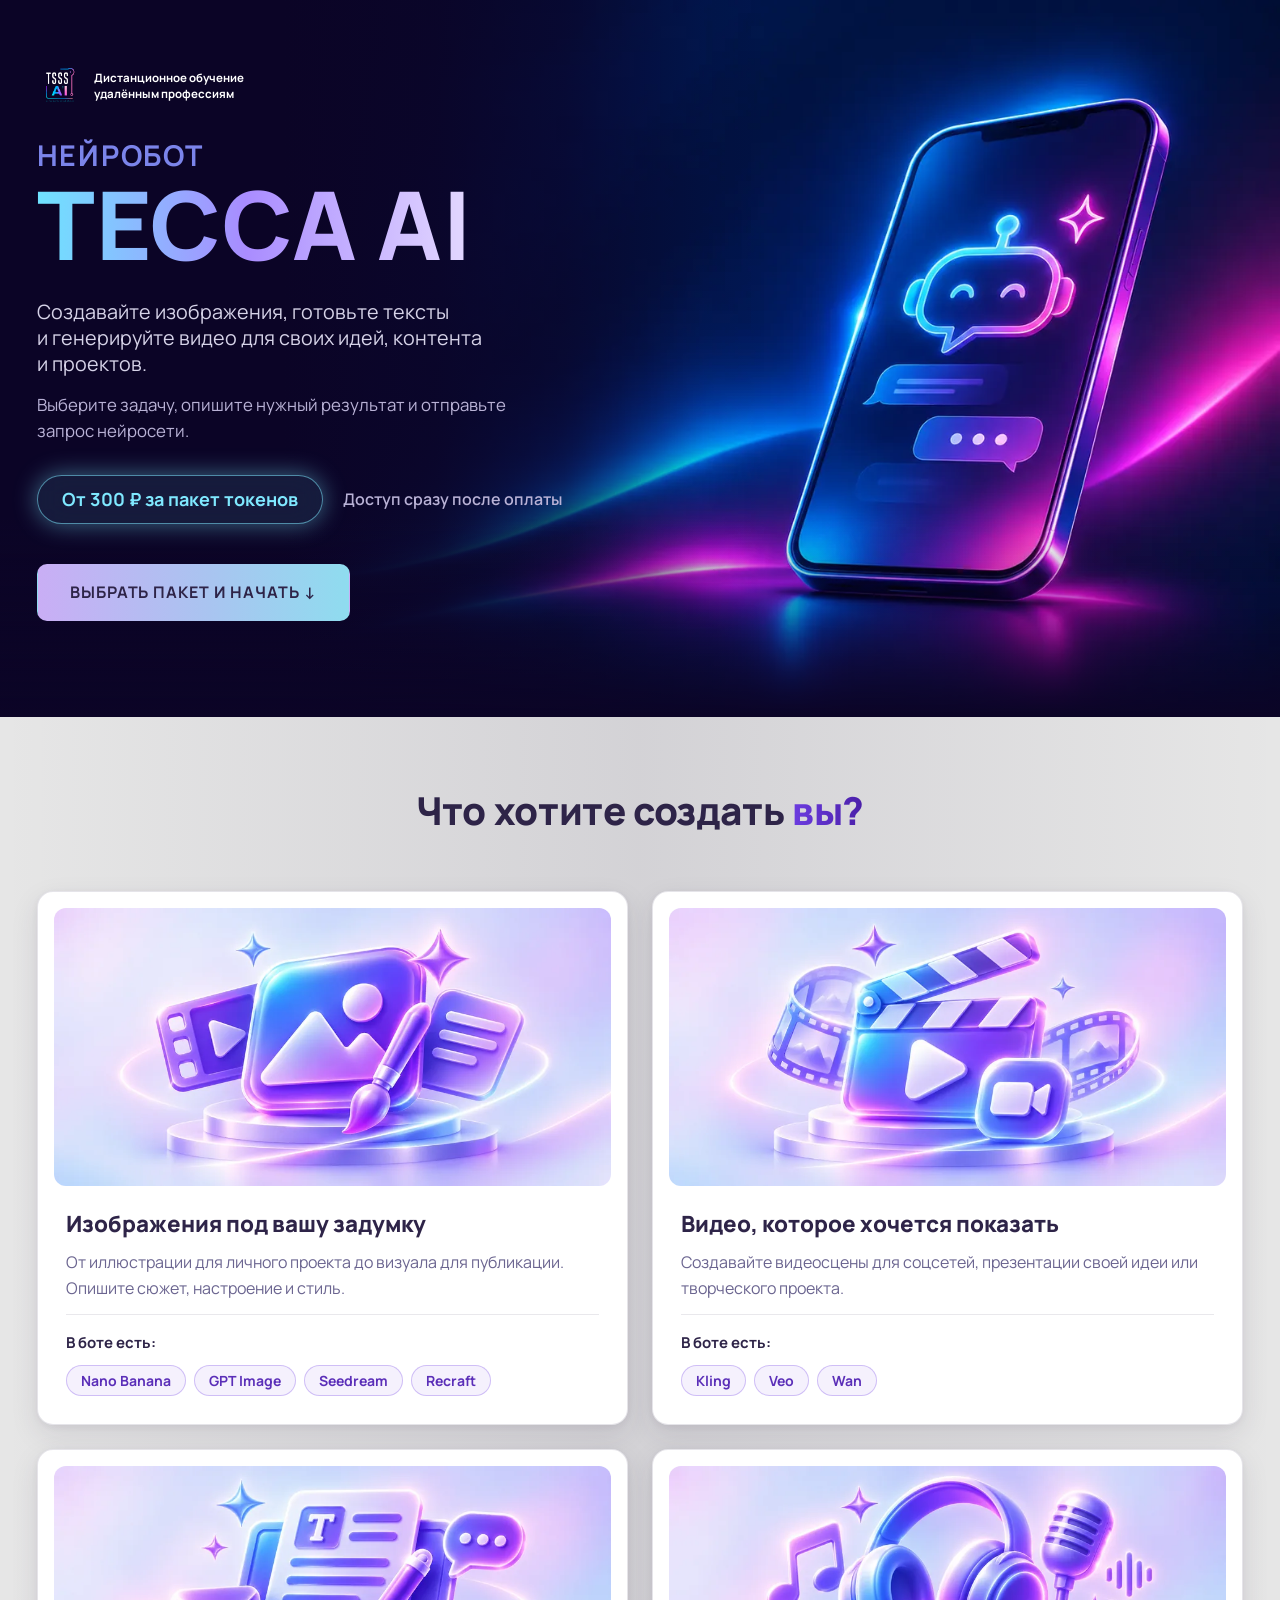
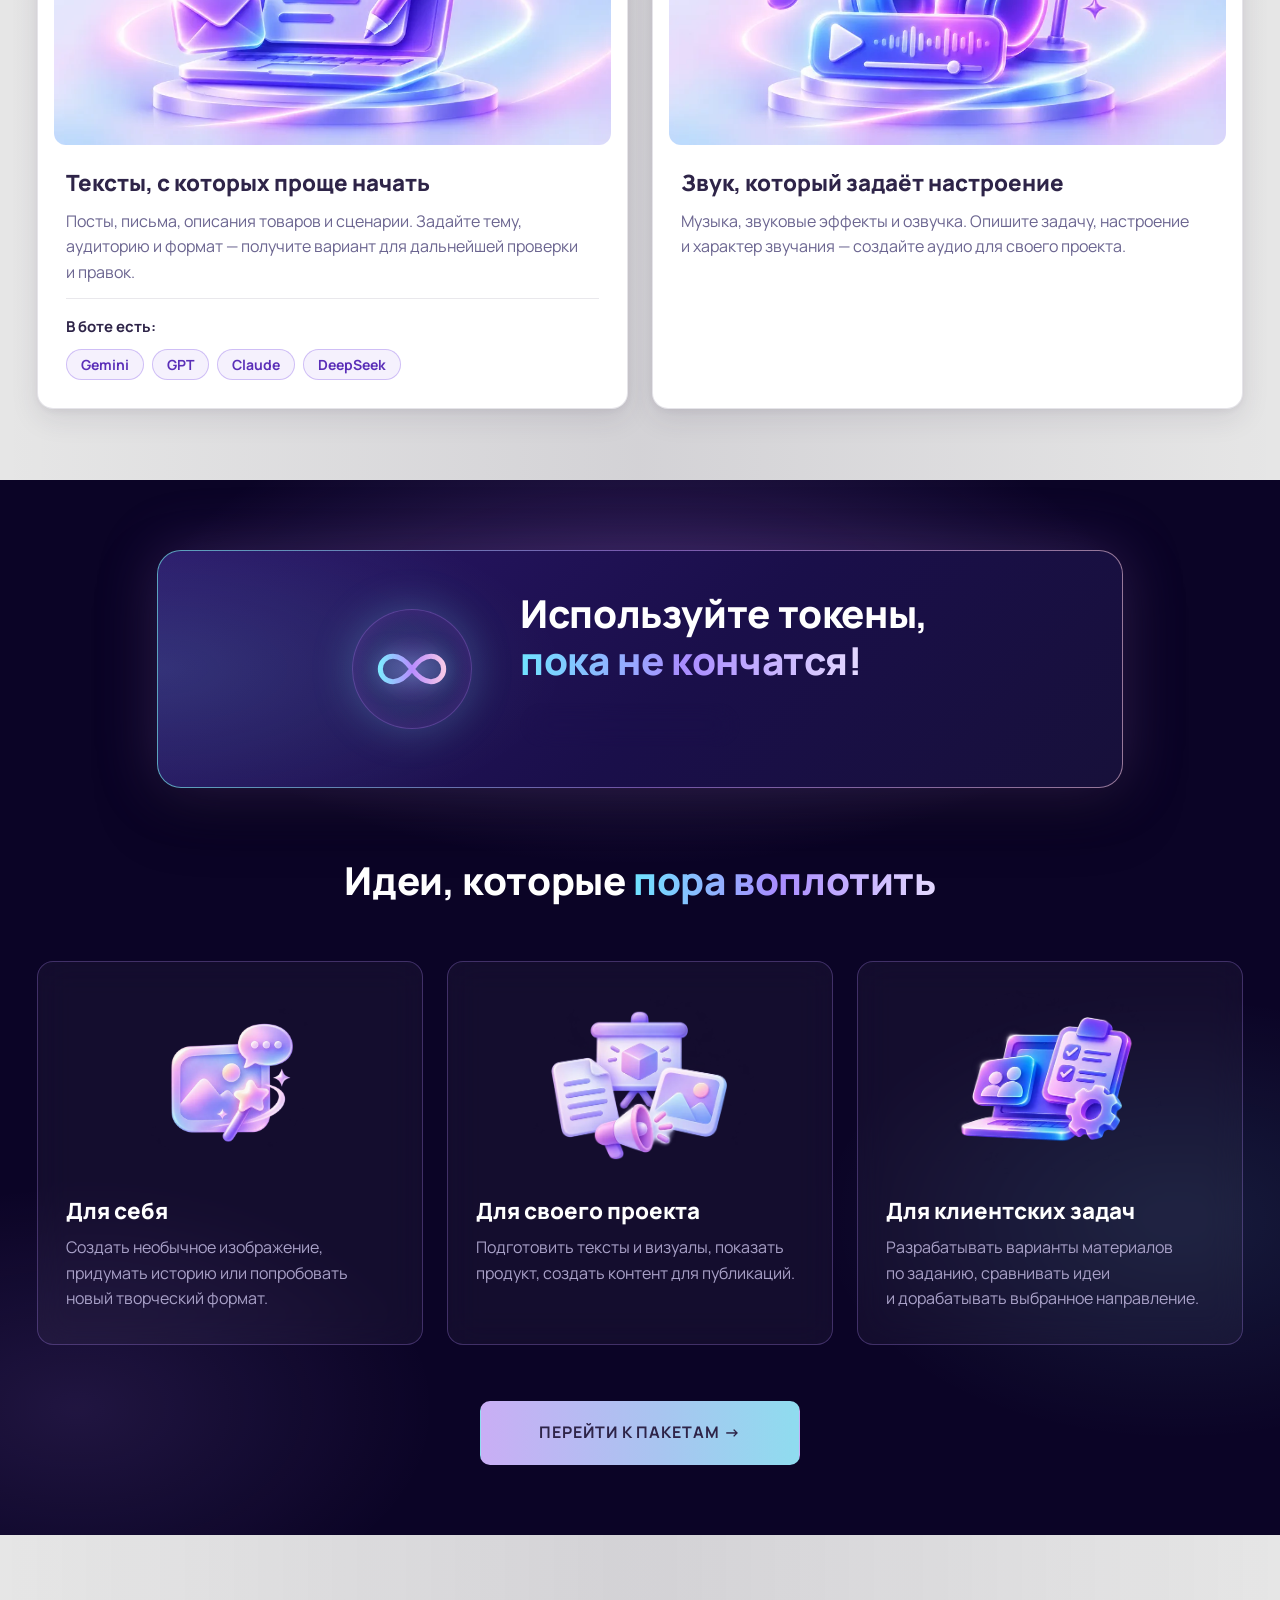
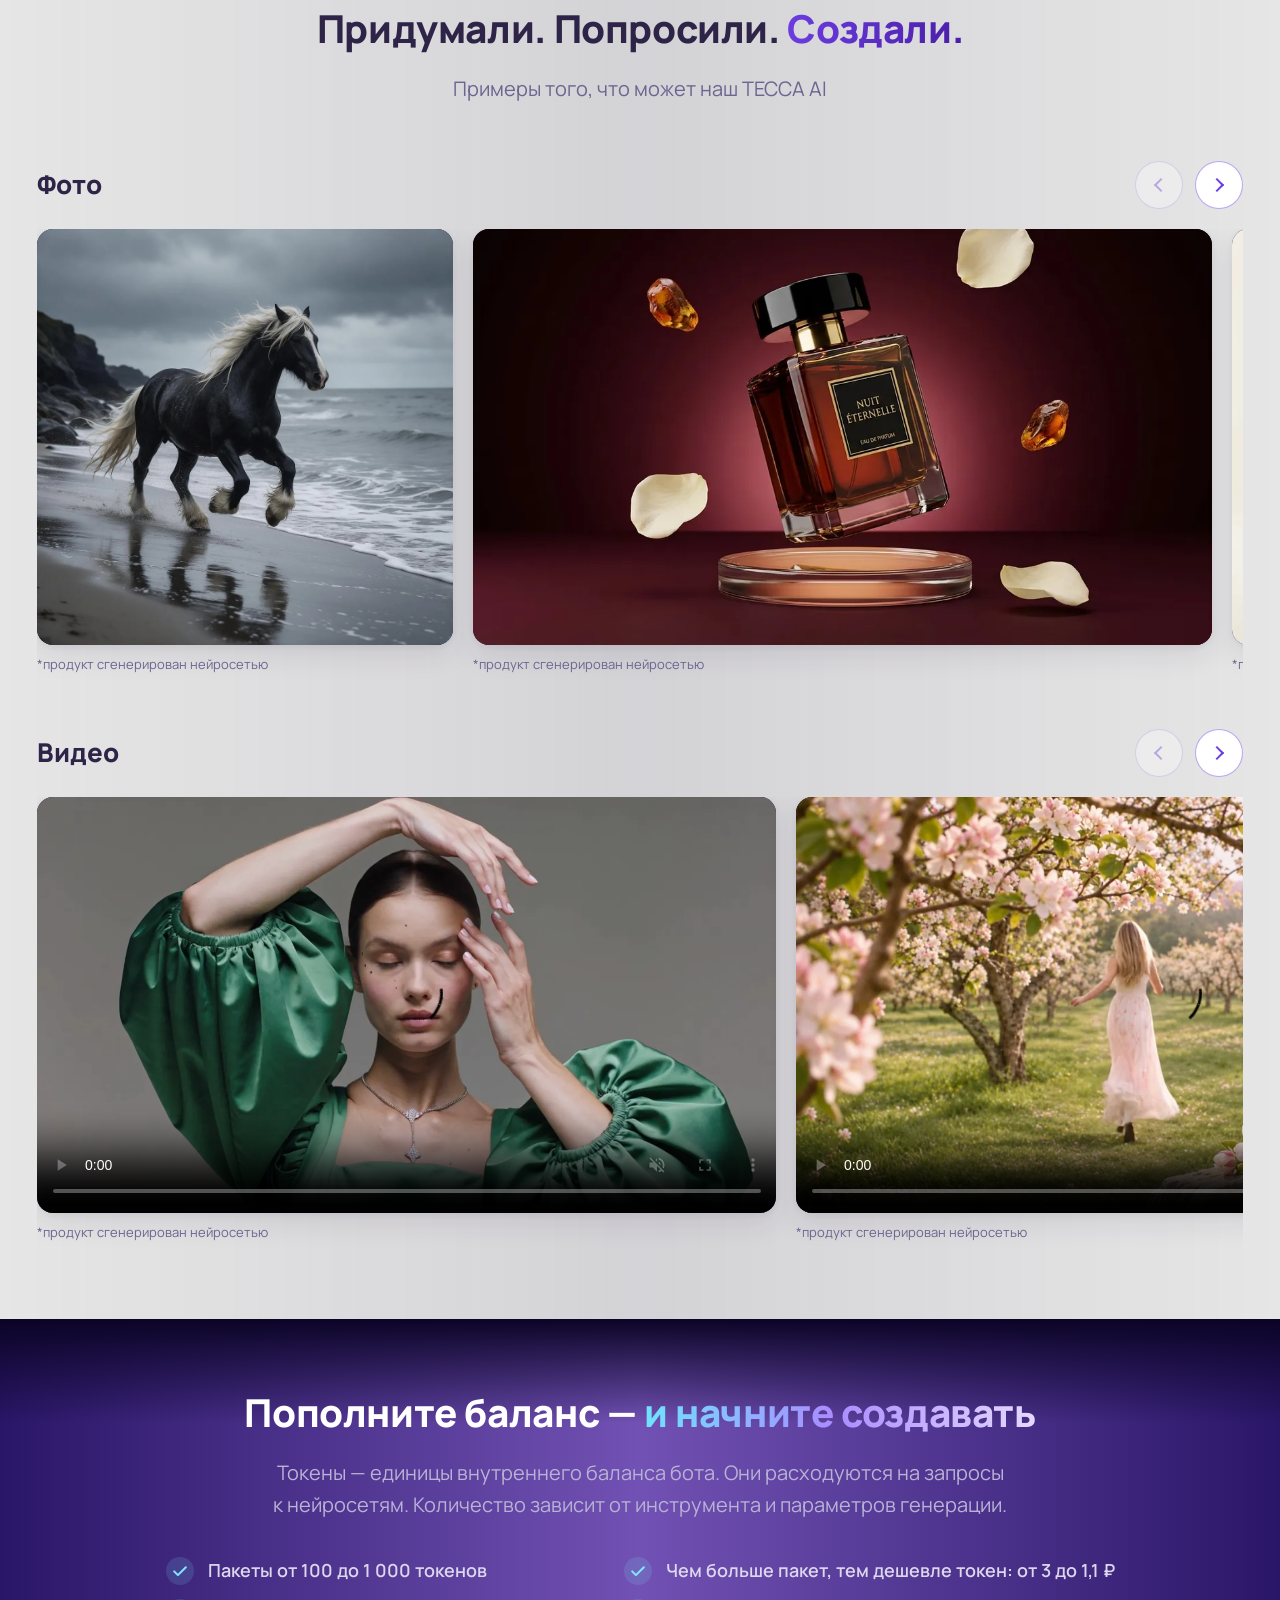
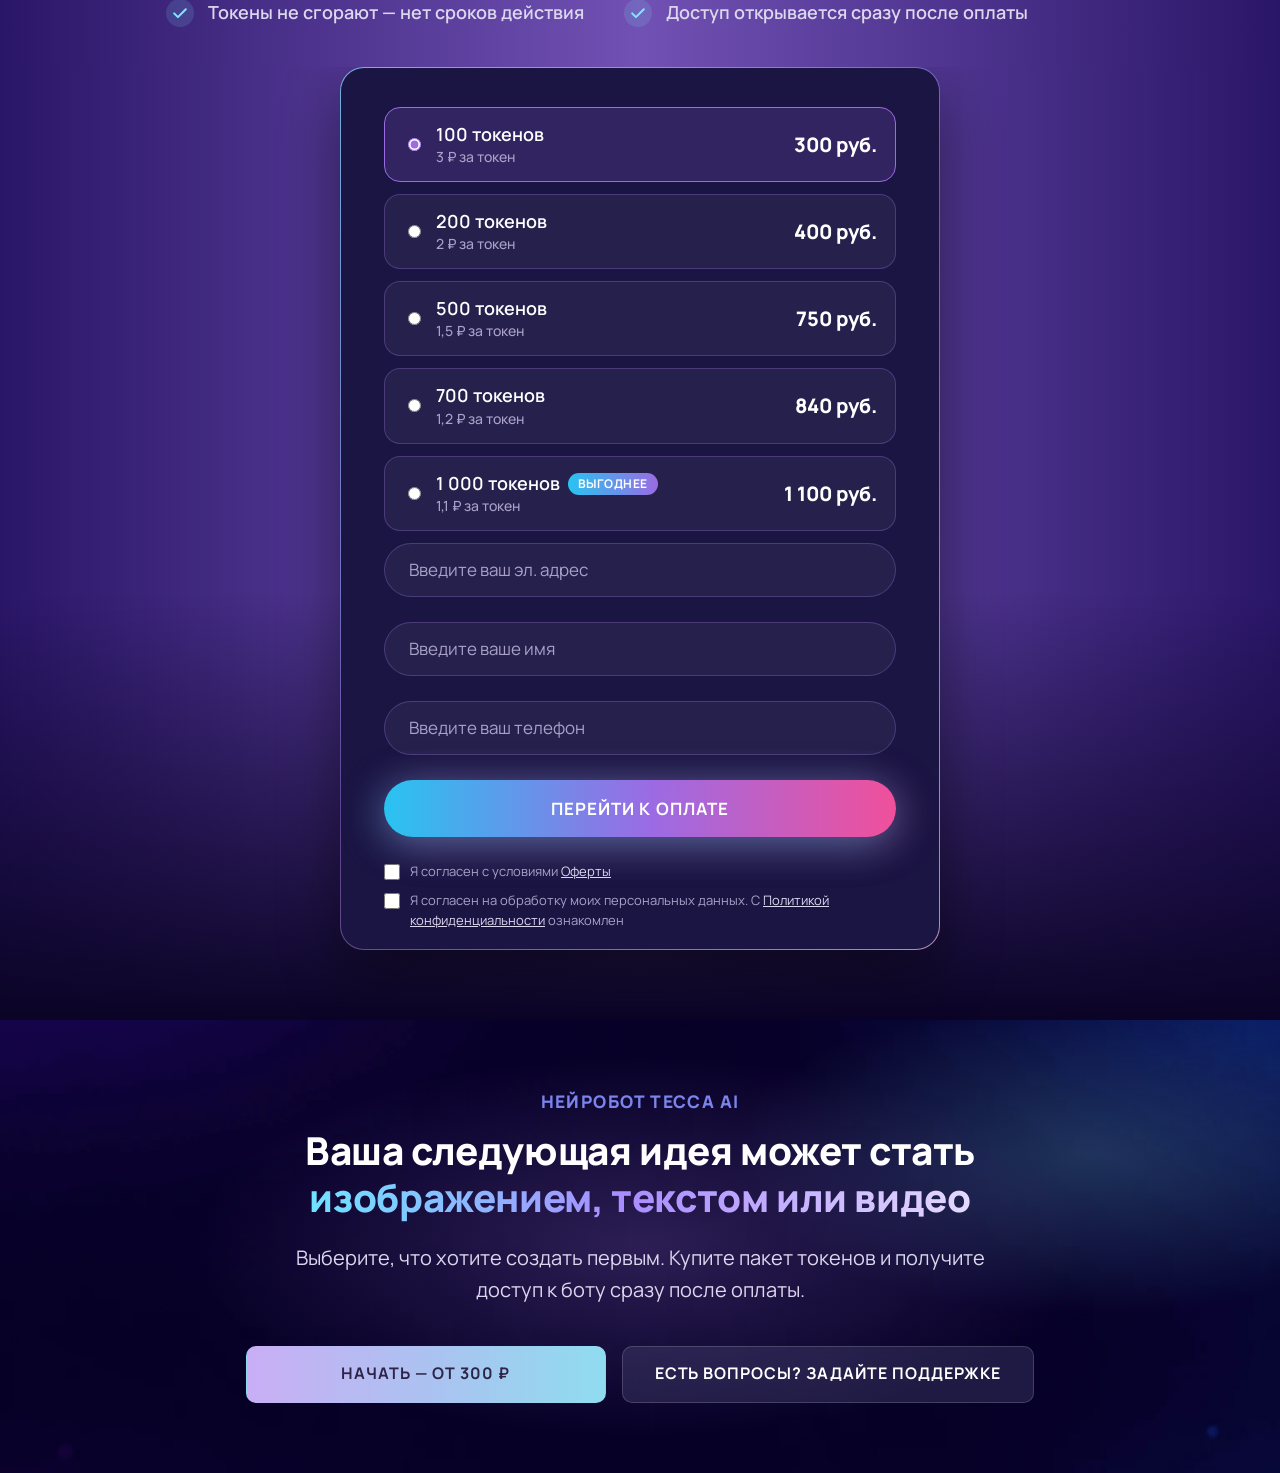
==== commit 3c3cc2dc: "Форма заказа: галка согласия на рассылку оформлена и отмечена, стили на все поля-галки Co-Authored-B" ====
--- a/index.html
+++ b/index.html
@@ -5,7 +5,7 @@
 <meta name="viewport" content="width=device-width, initial-scale=1">
 <title>Нейробот ТЕССА AI — превью</title>
 <style>html { font-size: 10px; } body { margin: 0; }</style>
-<link rel="stylesheet" href="preview.css?v=1794914136">
+<link rel="stylesheet" href="preview.css?v=1795686967">
 </head>
 <body>
 <!--
@@ -369,6 +369,6 @@
 
 </div>
 
-<script src="page.js?v=1794914136"></script>
+<script src="page.js?v=1795686967"></script>
 </body>
 </html>
--- a/preview.css
+++ b/preview.css
@@ -1498,6 +1498,53 @@
   text-decoration: underline;
 }
 
+/* Форма заказа: согласия — доп. поля-галки («БОТ AI | Оферта» 23349990,
+   «БОТ AI | Согласие на рассылку» 23350036), оформлены как системные галки;
+   системная «Оферта» скрыта (она отмечена, форма отправляется).
+   Галки в полях ставит page.js */
+#ltBlockTOKENS .global-confirm-checkbox-block:has(input[name="globalConfirmCheckbox"]) {
+  display: none !important;
+}
+
+#ltBlockTOKENS [data-element="custom-field"][data-type="checkbox"] .custom-field-input {
+  margin: 0 !important;
+  padding: 0 !important;
+}
+
+#ltBlockTOKENS [data-element="custom-field"][data-type="checkbox"] label.field-label {
+  display: flex !important;
+  align-items: flex-start;
+  gap: 10px;
+  margin: 10px 0 0 !important;
+  padding: 0 !important;
+  color: #A9A1C8 !important;
+  font-family: var(--tsss-font-body) !important;
+  font-size: 13px !important;
+  font-weight: 400 !important;
+  line-height: 1.5 !important;
+  cursor: pointer;
+}
+
+#ltBlockTOKENS [data-element="custom-field"][data-type="checkbox"] label.field-label input[type="checkbox"] {
+  flex: none;
+  width: 16px;
+  height: 16px;
+  margin: 2px 0 0 !important;
+  accent-color: #9B6BE4;
+  cursor: pointer;
+}
+
+#ltBlockTOKENS [data-element="custom-field"][data-type="checkbox"] label.field-label a {
+  color: #DCD7EE !important;
+  font-size: 13px !important;
+  text-decoration: underline !important;
+}
+
+#ltBlockTOKENS [data-element="custom-field"][data-type="checkbox"] .field-input-block,
+#ltBlockTOKENS [data-element="custom-field"][data-type="checkbox"] .field-description-block {
+  display: none !important;
+}
+
 @media (max-width: 480px) {
   /* На телефоне ГетКурс растягивает окно на всю ширину своим !important —
      перебиваем селектором точнее и оставляем поля по краям */
